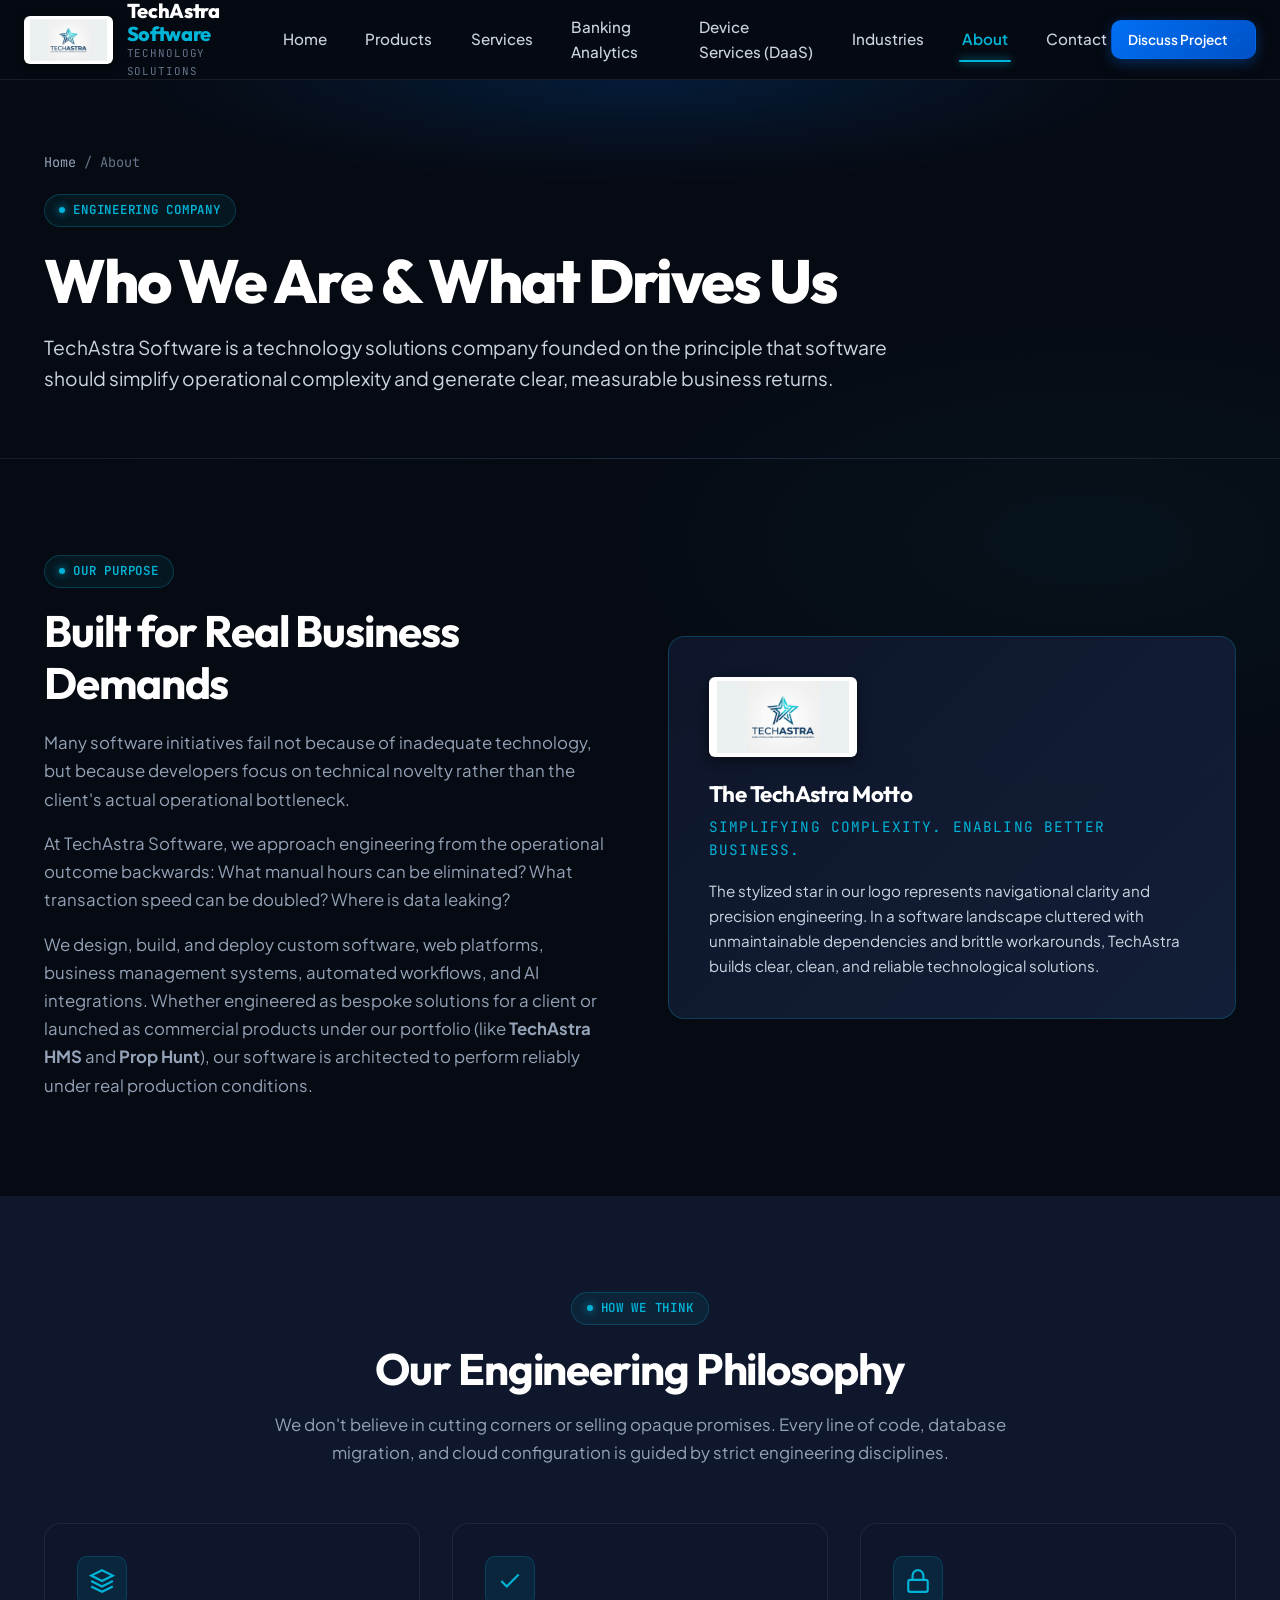
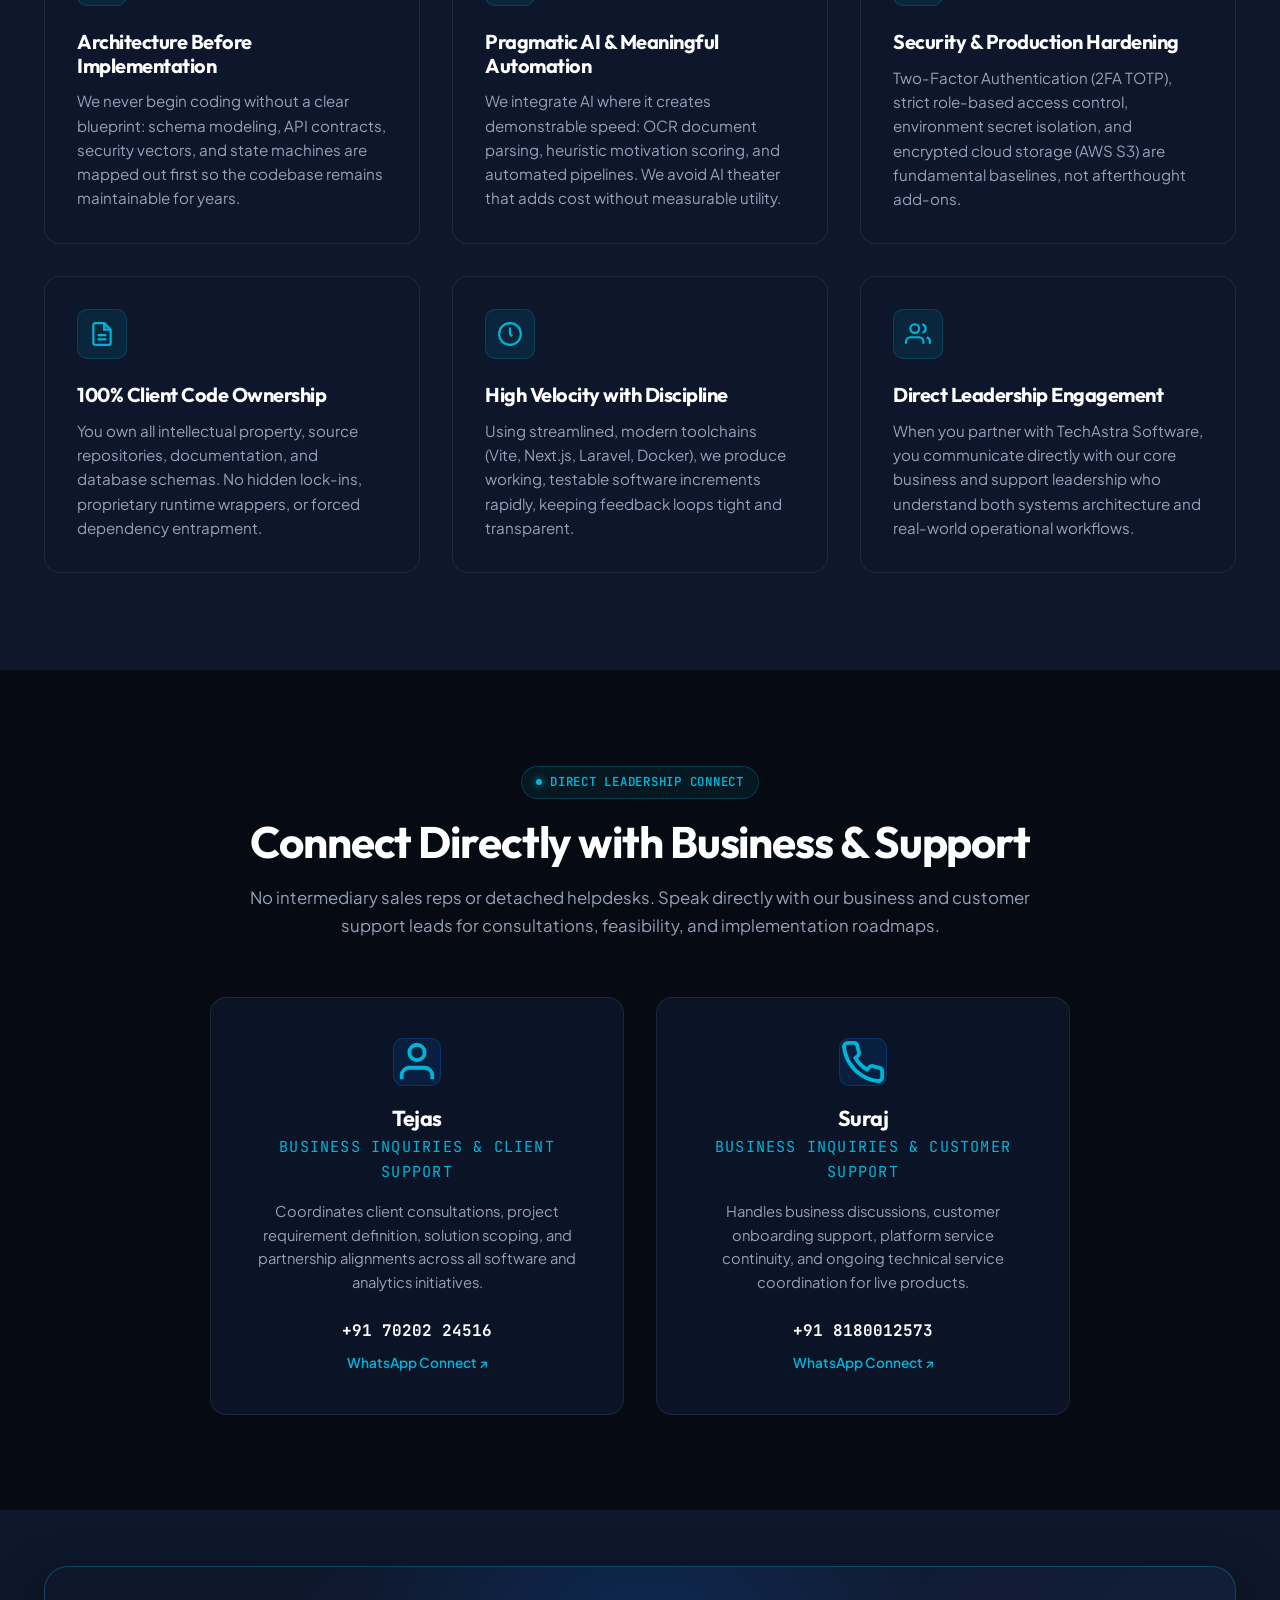
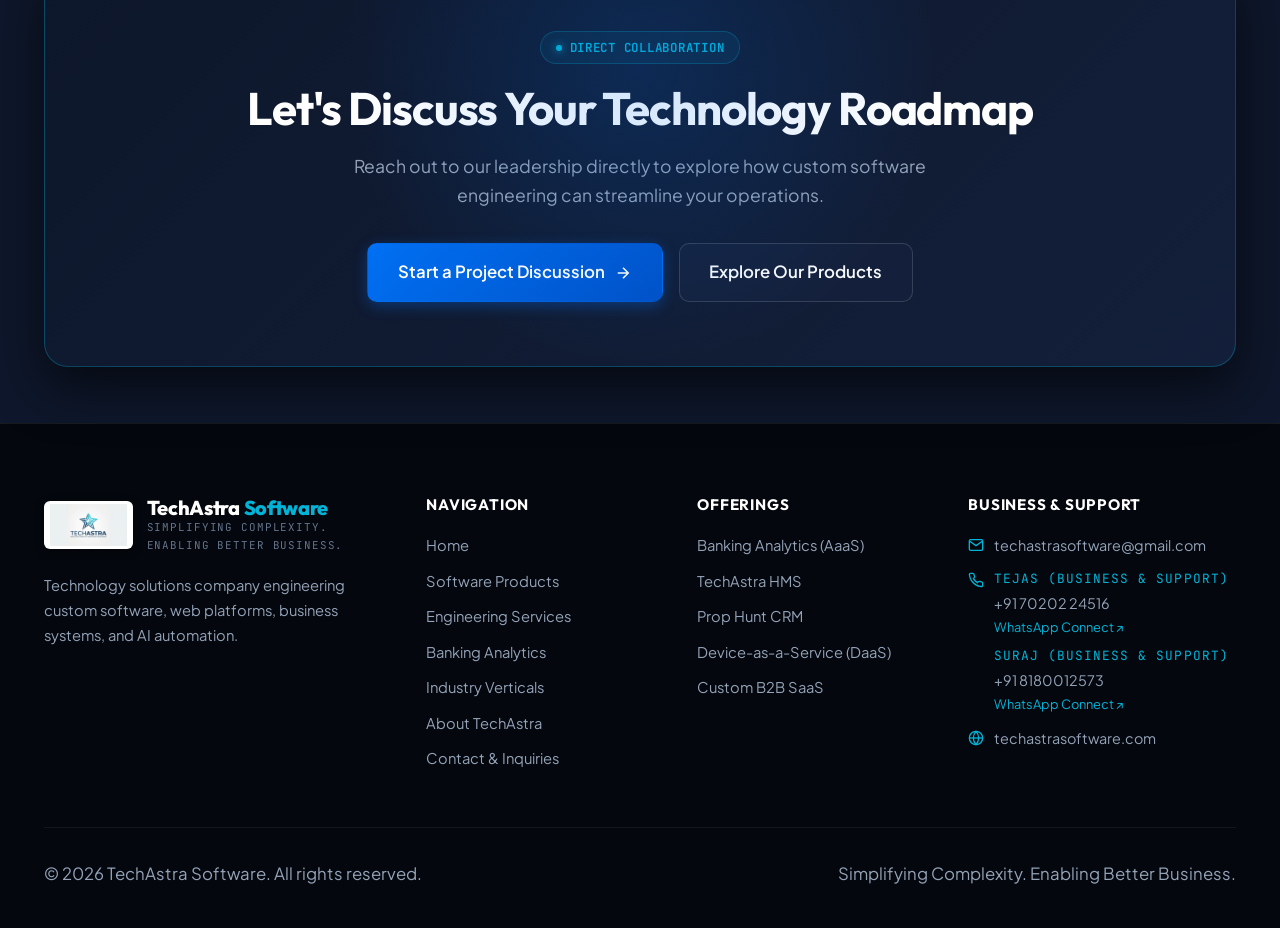
==== about.html @ c9089817 "feat: mobile navigation fix, remove theme toggle, fix box overflows, and add Device-as-a-Service (Da" ====
<!DOCTYPE html>
<html lang="en">
<head>
  <meta charset="UTF-8">
  <meta name="viewport" content="width=device-width, initial-scale=1.0">
  <title>About TechAstra Software — Engineering Philosophy &amp; Leadership</title>
  <meta name="description" content="Learn about TechAstra Software: Who we are, what we build, our engineering philosophy, and how we build custom business software and intelligent web platforms.">
  <meta name="keywords" content="About TechAstra Software, software company engineering, software philosophy, TechAstra team, custom software company">
  <link rel="canonical" href="https://techastrasoftware.com/about.html">

  <!-- Open Graph -->
  <meta property="og:type" content="website">
  <meta property="og:url" content="https://techastrasoftware.com/about.html">
  <meta property="og:title" content="About TechAstra Software — Engineering Philosophy">
  <meta property="og:description" content="Simplifying complexity. Enabling better business through reliable software engineering.">
  <meta property="og:image" content="https://techastrasoftware.com/assets/images/techastra-logo.jpg">

  <!-- Twitter / X -->
  <meta name="twitter:card" content="summary_large_image">
  <meta name="twitter:url" content="https://techastrasoftware.com/about.html">
  <meta name="twitter:title" content="About TechAstra Software">
  <meta name="twitter:description" content="Software products and technology solutions engineered with Swiss precision.">
  <meta name="twitter:image" content="https://techastrasoftware.com/assets/images/techastra-logo.jpg">

  <!-- Favicon -->
  <link rel="icon" type="image/png" href="favicon.png">
  <link rel="apple-touch-icon" href="favicon.png">

  <!-- Google Fonts -->
  <link rel="preconnect" href="https://fonts.googleapis.com">
  <link rel="preconnect" href="https://fonts.gstatic.com" crossorigin>
  <link href="https://fonts.googleapis.com/css2?family=JetBrains+Mono:wght@400;500;600&family=Outfit:wght@500;600;700;800&family=Plus+Jakarta+Sans:wght@400;500;600;700;800&display=swap" rel="stylesheet">

  <link rel="stylesheet" href="css/styles.css">
</head>
<body>

  <!-- Site Header -->
  <header class="site-header">
    <div class="container-wide">
      <a href="index.html" class="brand-link" aria-label="TechAstra Software Home">
        <img src="assets/images/techastra-logo.jpg" alt="TechAstra Software Logo" class="brand-logo-img">
        <div class="brand-text-wrap">
          <span class="brand-name">TechAstra <span>Software</span></span>
          <span class="brand-subtext">Technology Solutions</span>
        </div>
      </a>

      <nav class="main-nav" aria-label="Primary Navigation">
        <a href="index.html" class="nav-link">Home</a>
        <a href="products.html" class="nav-link">Products</a>
        <a href="services.html" class="nav-link">Services</a>
        <a href="cooperative-banking-analytics.html" class="nav-link">Banking Analytics</a>
        <a href="device-as-a-service.html" class="nav-link">Device Services (DaaS)</a>
        <a href="industries.html" class="nav-link">Industries</a>
        <a href="about.html" class="nav-link active">About</a>
        <a href="contact.html" class="nav-link">Contact</a>
      </nav>

      <div class="header-actions">
        <a href="contact.html" class="btn btn-sm btn-primary header-cta-btn">
          <span>Discuss Project</span>
          <svg class="arrow" width="14" height="14" viewBox="0 0 24 24" fill="none" stroke="currentColor" stroke-width="2"><path d="M5 12h14M12 5l7 7-7 7"/></svg>
        </a>
        <button type="button" class="mobile-menu-btn" aria-label="Open mobile menu" aria-expanded="false">
          <svg viewBox="0 0 24 24" fill="none" stroke="currentColor" stroke-width="2"><line x1="3" y1="12" x2="21" y2="12"></line><line x1="3" y1="6" x2="21" y2="6"></line><line x1="3" y1="18" x2="21" y2="18"></line></svg>
        </button>
      </div>
    </div>
  </header>

  <!-- Mobile Drawer Menu -->
  <div class="mobile-drawer" id="mobile-drawer" aria-hidden="true">
    <div class="mobile-drawer-header">
      <div class="brand-text-wrap">
        <span class="brand-name">TechAstra <span>Software</span></span>
        <span class="brand-subtext">Technology Solutions</span>
      </div>
      <button type="button" class="mobile-drawer-close mobile-menu-btn" aria-label="Close menu">
        <svg viewBox="0 0 24 24" fill="none" stroke="currentColor" stroke-width="2"><line x1="18" y1="6" x2="6" y2="18"></line><line x1="6" y1="6" x2="18" y2="18"></line></svg>
      </button>
    </div>
    <nav class="mobile-drawer-nav">
      <a href="index.html">Home</a>
      <a href="products.html">Products</a>
      <a href="services.html">Services</a>
      <a href="cooperative-banking-analytics.html">Banking Analytics</a>
      <a href="device-as-a-service.html">Device Services (DaaS)</a>
      <a href="industries.html">Industries</a>
      <a href="about.html" class="active">About</a>
      <a href="contact.html">Contact</a>
    </nav>
    <div class="mobile-drawer-footer">
      <a href="contact.html" class="btn btn-primary btn-lg" style="width: 100%;">Discuss Your Requirement</a>
      <p style="font-size: 0.85rem; color: var(--text-muted); text-align: center; margin-top: 0.75rem;">techastrasoftware@gmail.com</p>
    </div>
  </div>

  <main id="main-content">
    
    <!-- Page Hero -->
    <section class="page-hero">
      <div class="container">
        <div class="page-hero-inner">
          <div class="breadcrumb-trail">
            <a href="index.html">Home</a>
            <span class="breadcrumb-separator">/</span>
            <span>About</span>
          </div>
          <span class="section-badge"><span class="dot"></span> Engineering Company</span>
          <h1>Who We Are &amp; What Drives Us</h1>
          <p>
            TechAstra Software is a technology solutions company founded on the principle that software should simplify operational complexity and generate clear, measurable business returns.
          </p>
        </div>
      </div>
    </section>

    <!-- Company Identity & Mission -->
    <section class="section-padding">
      <div class="container">
        <div class="grid-2" style="align-items: center; gap: 3.5rem;">
          
          <div>
            <span class="section-badge"><span class="dot"></span> Our Purpose</span>
            <h2 style="margin-bottom: 1.25rem;">Built for Real Business Demands</h2>
            <p style="margin-bottom: 1rem;">
              Many software initiatives fail not because of inadequate technology, but because developers focus on technical novelty rather than the client's actual operational bottleneck.
            </p>
            <p style="margin-bottom: 1rem;">
              At TechAstra Software, we approach engineering from the operational outcome backwards: What manual hours can be eliminated? What transaction speed can be doubled? Where is data leaking?
            </p>
            <p>
              We design, build, and deploy custom software, web platforms, business management systems, automated workflows, and AI integrations. Whether engineered as bespoke solutions for a client or launched as commercial products under our portfolio (like <strong>TechAstra HMS</strong> and <strong>Prop Hunt</strong>), our software is architected to perform reliably under real production conditions.
            </p>
          </div>

          <div class="card" style="padding: 2.5rem; background: linear-gradient(135deg, rgba(14, 23, 43, 0.95) 0%, rgba(20, 32, 59, 0.95) 100%); border-color: rgba(0, 180, 216, 0.25);">
            <div style="margin-bottom: 1.5rem;">
              <img src="assets/images/techastra-logo.jpg" alt="Official TechAstra Software Emblem" style="max-height: 80px; width: auto; border-radius: var(--radius-sm); padding: 4px 8px; background: #FFFFFF; box-shadow: 0 4px 12px rgba(0,0,0,0.5);">
            </div>
            <h3 style="color: #FFFFFF; margin-bottom: 0.5rem; font-size: 1.4rem;">The TechAstra Motto</h3>
            <p class="mono-tag" style="font-size: 0.9rem; margin-bottom: 1rem; color: var(--brand-cyan-electric);">
              SIMPLIFYING COMPLEXITY. ENABLING BETTER BUSINESS.
            </p>
            <p style="font-size: 0.95rem; color: #CBD5E1; line-height: 1.65;">
              The stylized star in our logo represents navigational clarity and precision engineering. In a software landscape cluttered with unmaintainable dependencies and brittle workarounds, TechAstra builds clear, clean, and reliable technological solutions.
            </p>
          </div>

        </div>
      </div>
    </section>

    <!-- Engineering Philosophy Pillars -->
    <section class="section-padding bg-surface-elevated">
      <div class="container">
        
        <div class="section-header">
          <span class="section-badge"><span class="dot"></span> How We Think</span>
          <h2>Our Engineering Philosophy</h2>
          <p>
            We don't believe in cutting corners or selling opaque promises. Every line of code, database migration, and cloud configuration is guided by strict engineering disciplines.
          </p>
        </div>

        <div class="grid-3">

          <div class="card">
            <div class="card-icon">
              <svg viewBox="0 0 24 24" fill="none" stroke="currentColor" stroke-width="2"><path d="M12 2L2 7l10 5 10-5-10-5zM2 17l10 5 10-5M2 12l10 5 10-5"></path></svg>
            </div>
            <h3>Architecture Before Implementation</h3>
            <p>
              We never begin coding without a clear blueprint: schema modeling, API contracts, security vectors, and state machines are mapped out first so the codebase remains maintainable for years.
            </p>
          </div>

          <div class="card">
            <div class="card-icon">
              <svg viewBox="0 0 24 24" fill="none" stroke="currentColor" stroke-width="2"><polyline points="20 6 9 17 4 12"></polyline></svg>
            </div>
            <h3>Pragmatic AI &amp; Meaningful Automation</h3>
            <p>
              We integrate AI where it creates demonstrable speed: OCR document parsing, heuristic motivation scoring, and automated pipelines. We avoid AI theater that adds cost without measurable utility.
            </p>
          </div>

          <div class="card">
            <div class="card-icon">
              <svg viewBox="0 0 24 24" fill="none" stroke="currentColor" stroke-width="2"><rect x="3" y="11" width="18" height="11" rx="2" ry="2"></rect><path d="M7 11V7a5 5 0 0 1 10 0v4"></path></svg>
            </div>
            <h3>Security &amp; Production Hardening</h3>
            <p>
              Two-Factor Authentication (2FA TOTP), strict role-based access control, environment secret isolation, and encrypted cloud storage (AWS S3) are fundamental baselines, not afterthought add-ons.
            </p>
          </div>

          <div class="card">
            <div class="card-icon">
              <svg viewBox="0 0 24 24" fill="none" stroke="currentColor" stroke-width="2"><path d="M14 2H6a2 2 0 0 0-2 2v16a2 2 0 0 0 2 2h12a2 2 0 0 0 2-2V8z"></path><polyline points="14 2 14 8 20 8"></polyline><line x1="16" y1="13" x2="8" y2="13"></line><line x1="16" y1="17" x2="8" y2="17"></line></svg>
            </div>
            <h3>100% Client Code Ownership</h3>
            <p>
              You own all intellectual property, source repositories, documentation, and database schemas. No hidden lock-ins, proprietary runtime wrappers, or forced dependency entrapment.
            </p>
          </div>

          <div class="card">
            <div class="card-icon">
              <svg viewBox="0 0 24 24" fill="none" stroke="currentColor" stroke-width="2"><circle cx="12" cy="12" r="10"></circle><polyline points="12 6 12 12 14 14"></polyline></svg>
            </div>
            <h3>High Velocity with Discipline</h3>
            <p>
              Using streamlined, modern toolchains (Vite, Next.js, Laravel, Docker), we produce working, testable software increments rapidly, keeping feedback loops tight and transparent.
            </p>
          </div>

          <div class="card">
            <div class="card-icon">
              <svg viewBox="0 0 24 24" fill="none" stroke="currentColor" stroke-width="2"><path d="M17 21v-2a4 4 0 0 0-4-4H5a4 4 0 0 0-4 4v2"></path><circle cx="9" cy="7" r="4"></circle><path d="M23 21v-2a4 4 0 0 0-3-3.87"></path><path d="M16 3.13a4 4 0 0 1 0 7.75"></path></svg>
            </div>
            <h3>Direct Leadership Engagement</h3>
            <p>
              When you partner with TechAstra Software, you communicate directly with our core business and support leadership who understand both systems architecture and real-world operational workflows.
            </p>
          </div>

        </div>

      </div>
    </section>

    <!-- Direct Business & Support Contacts (No corporate designations) -->
    <section class="section-padding">
      <div class="container">
        
        <div class="section-header">
          <span class="section-badge"><span class="dot"></span> Direct Leadership Connect</span>
          <h2>Connect Directly with Business &amp; Support</h2>
          <p>
            No intermediary sales reps or detached helpdesks. Speak directly with our business and customer support leads for consultations, feasibility, and implementation roadmaps.
          </p>
        </div>

        <div class="grid-2" style="max-width: 860px; margin: 0 auto; gap: 2rem;">
          
          <!-- Contact 1: Tejas -->
          <div class="card" style="text-align: center; padding: 2.5rem;">
            <div class="contact-icon-bubble" style="margin: 0 auto 1.25rem auto;">
              <svg viewBox="0 0 24 24" fill="none" stroke="currentColor" stroke-width="2"><path d="M20 21v-2a4 4 0 0 0-4-4H8a4 4 0 0 0-4 4v2"></path><circle cx="12" cy="7" r="4"></circle></svg>
            </div>
            <h3 style="font-size: 1.35rem; margin-bottom: 0.25rem;">Tejas</h3>
            <p class="mono-tag" style="color: var(--brand-cyan-electric); margin-bottom: 1rem;">Business Inquiries &amp; Client Support</p>
            <p style="font-size: 0.92rem; margin-bottom: 1.5rem; color: var(--text-secondary);">
              Coordinates client consultations, project requirement definition, solution scoping, and partnership alignments across all software and analytics initiatives.
            </p>
            <div style="display: flex; flex-direction: column; gap: 0.5rem; align-items: center;">
              <a href="tel:+917020224516" class="contact-link" style="font-size: 1rem; font-weight: 700; color: var(--text-primary);">+91 70202 24516</a>
              <a href="https://wa.me/917020224516" target="_blank" rel="noopener" class="link-arrow" style="font-size: 0.85rem; color: var(--brand-cyan-electric);">WhatsApp Connect ↗</a>
            </div>
          </div>

          <!-- Contact 2: Suraj -->
          <div class="card" style="text-align: center; padding: 2.5rem;">
            <div class="contact-icon-bubble" style="margin: 0 auto 1.25rem auto;">
              <svg viewBox="0 0 24 24" fill="none" stroke="currentColor" stroke-width="2"><path d="M22 16.92v3a2 2 0 0 1-2.18 2 19.79 19.79 0 0 1-8.63-3.07 19.5 19.5 0 0 1-6-6 19.79 19.79 0 0 1-3.07-8.67A2 2 0 0 1 4.11 2h3a2 2 0 0 1 2 1.72 12.84 12.84 0 0 0 .7 2.81 2 2 0 0 1-.45 2.11L8.09 9.91a16 16 0 0 0 6 6l1.27-1.27a2 2 0 0 1 2.11-.45 12.84 12.84 0 0 0 2.81.7A2 2 0 0 1 22 16.92z"></path></svg>
            </div>
            <h3 style="font-size: 1.35rem; margin-bottom: 0.25rem;">Suraj</h3>
            <p class="mono-tag" style="color: var(--brand-cyan-electric); margin-bottom: 1rem;">Business Inquiries &amp; Customer Support</p>
            <p style="font-size: 0.92rem; margin-bottom: 1.5rem; color: var(--text-secondary);">
              Handles business discussions, customer onboarding support, platform service continuity, and ongoing technical service coordination for live products.
            </p>
            <div style="display: flex; flex-direction: column; gap: 0.5rem; align-items: center;">
              <a href="tel:+918180012573" class="contact-link" style="font-size: 1rem; font-weight: 700; color: var(--text-primary);">+91 8180012573</a>
              <a href="https://wa.me/918180012573" target="_blank" rel="noopener" class="link-arrow" style="font-size: 0.85rem; color: var(--brand-cyan-electric);">WhatsApp Connect ↗</a>
            </div>
          </div>

        </div>

      </div>
    </section>

    <!-- Consultation CTA -->
    <section class="section-padding-sm bg-surface-elevated">
      <div class="container">
        <div class="cta-banner">
          <span class="section-badge"><span class="dot"></span> Direct Collaboration</span>
          <h2>Let's Discuss Your Technology Roadmap</h2>
          <p>
            Reach out to our leadership directly to explore how custom software engineering can streamline your operations.
          </p>
          <div class="cta-actions">
            <a href="contact.html" class="btn btn-primary btn-lg">
              <span>Start a Project Discussion</span>
              <svg class="arrow" viewBox="0 0 24 24" fill="none" stroke="currentColor" stroke-width="2"><path d="M5 12h14M12 5l7 7-7 7"/></svg>
            </a>
            <a href="products.html" class="btn btn-secondary btn-lg">
              <span>Explore Our Products</span>
            </a>
          </div>
        </div>
      </div>
    </section>

  </main>

  <!-- Site Footer -->
  <footer class="site-footer">
    <div class="container">
      <div class="footer-grid">
        <div class="footer-col-brand">
          <a href="index.html" class="brand-link">
            <img src="assets/images/techastra-logo.jpg" alt="TechAstra Software Logo" class="brand-logo-img">
            <div class="brand-text-wrap">
              <span class="brand-name">TechAstra <span>Software</span></span>
              <span class="brand-subtext">Simplifying Complexity. Enabling Better Business.</span>
            </div>
          </a>
          <p>
            Technology solutions company engineering custom software, web platforms, business systems, and AI automation.
          </p>
        </div>

        <div>
          <h4 class="footer-heading">Navigation</h4>
          <div class="footer-links">
            <a href="index.html">Home</a>
            <a href="products.html">Software Products</a>
            <a href="services.html">Engineering Services</a>
            <a href="cooperative-banking-analytics.html">Banking Analytics</a>
            <a href="industries.html">Industry Verticals</a>
            <a href="about.html">About TechAstra</a>
            <a href="contact.html">Contact &amp; Inquiries</a>
          </div>
        </div>

        <div>
          <h4 class="footer-heading">Offerings</h4>
          <div class="footer-links">
            <a href="cooperative-banking-analytics.html">Banking Analytics (AaaS)</a>
            <a href="products.html#hms">TechAstra HMS</a>
            <a href="products.html#prophunt">Prop Hunt CRM</a>
            <a href="device-as-a-service.html">Device-as-a-Service (DaaS)</a>
            <a href="services.html#saas">Custom B2B SaaS</a>
          </div>
        </div>

        <div>
          <h4 class="footer-heading">Business &amp; Support</h4>
          <div class="footer-contact-item">
            <svg viewBox="0 0 24 24" fill="none" stroke="currentColor" stroke-width="2"><path d="M4 4h16c1.1 0 2 .9 2 2v12c0 1.1-.9 2-2 2H4c-1.1 0-2-.9-2-2V6c0-1.1.9-2 2-2z"></path><polyline points="22,6 12,13 2,6"></polyline></svg>
            <a href="mailto:techastrasoftware@gmail.com">techastrasoftware@gmail.com</a>
          </div>
          <div class="footer-contact-item">
            <svg viewBox="0 0 24 24" fill="none" stroke="currentColor" stroke-width="2"><path d="M22 16.92v3a2 2 0 0 1-2.18 2 19.79 19.79 0 0 1-8.63-3.07 19.5 19.5 0 0 1-6-6 19.79 19.79 0 0 1-3.07-8.67A2 2 0 0 1 4.11 2h3a2 2 0 0 1 2 1.72 12.84 12.84 0 0 0 .7 2.81 2 2 0 0 1-.45 2.11L8.09 9.91a16 16 0 0 0 6 6l1.27-1.27a2 2 0 0 1 2.11-.45 12.84 12.84 0 0 0 2.81.7A2 2 0 0 1 22 16.92z"></path></svg>
            <div>
              <span class="mono-tag" style="display:block; margin-bottom: 0.15rem;">Tejas (Business &amp; Support)</span>
              <a href="tel:+917020224516">+91 70202 24516</a><br>
              <a href="https://wa.me/917020224516" target="_blank" rel="noopener" style="font-size: 0.8rem; color: var(--brand-cyan-electric);">WhatsApp Connect ↗</a>

              <div style="margin-top: 0.5rem;">
                <span class="mono-tag" style="display:block; margin-bottom: 0.15rem;">Suraj (Business &amp; Support)</span>
                <a href="tel:+918180012573">+91 8180012573</a><br>
                <a href="https://wa.me/918180012573" target="_blank" rel="noopener" style="font-size: 0.8rem; color: var(--brand-cyan-electric);">WhatsApp Connect ↗</a>
              </div>
            </div>
          </div>
          <div class="footer-contact-item">
            <svg viewBox="0 0 24 24" fill="none" stroke="currentColor" stroke-width="2"><circle cx="12" cy="12" r="10"></circle><line x1="2" y1="12" x2="22" y2="12"></line><path d="M12 2a15.3 15.3 0 0 1 4 10 15.3 15.3 0 0 1-4 10 15.3 15.3 0 0 1-4-10 15.3 15.3 0 0 1 4-10z"></path></svg>
            <span>techastrasoftware.com</span>
          </div>
        </div>
      </div>

      <div class="footer-bottom">
        <p>&copy; <span class="current-year">2026</span> TechAstra Software. All rights reserved.</p>
        <p>Simplifying Complexity. Enabling Better Business.</p>
      </div>
    </div>
  </footer>

  <script src="js/main.js"></script>
</body>
</html>
---- css/styles.css ----
/* ==========================================================================
   TechAstra Software — Official Design System & Stylesheet
   Engineered with UI/UX Pro Max & Swiss Precision Design Principles
   ========================================================================== */

/* --------------------------------------------------------------------------
   1. CSS Custom Properties / Design Tokens
   -------------------------------------------------------------------------- */
:root {
  /* Brand Palette — Derived from official TechAstra Logo & Identity */
  --brand-navy-950: #060A12;
  --brand-navy-900: #0A1120;
  --brand-navy-850: #0E172B;
  --brand-navy-800: #14203B;
  --brand-navy-700: #1D2D52;
  --brand-navy-600: #2A4073;

  --brand-blue-primary: #0070F3;
  --brand-blue-hover: #0060DF;
  --brand-cyan-electric: #00B4D8;
  --brand-cyan-light: #90E0EF;
  --brand-cyan-glow: rgba(0, 180, 216, 0.15);
  --brand-accent-teal: #00D2B4;

  --color-success: #10B981;
  --color-success-bg: rgba(16, 185, 129, 0.12);
  --color-warning: #F59E0B;
  --color-error: #EF4444;

  /* Neutrals & Surfaces */
  --bg-page: var(--brand-navy-950);
  --bg-surface: var(--brand-navy-900);
  --bg-surface-elevated: var(--brand-navy-850);
  --bg-surface-card: rgba(14, 23, 43, 0.85);
  --bg-surface-hover: rgba(29, 45, 82, 0.5);

  --border-subtle: rgba(255, 255, 255, 0.08);
  --border-medium: rgba(255, 255, 255, 0.14);
  --border-focus: var(--brand-cyan-electric);
  --border-card: rgba(0, 180, 216, 0.18);

  /* Typography Colors — WCAG 2.2 AA compliant */
  --text-primary: #F8FAFC;       /* Contrast > 14:1 against page bg */
  --text-secondary: #94A3B8;     /* Contrast > 5.5:1 against page bg */
  --text-muted: #64748B;         /* Contrast > 4.5:1 for supplemental text */
  --text-accent: var(--brand-cyan-electric);
  --text-heading: #FFFFFF;

  /* Typography Scale */
  --font-sans: 'Plus Jakarta Sans', -apple-system, BlinkMacSystemFont, 'Segoe UI', Roboto, Helvetica, Arial, sans-serif;
  --font-display: 'Outfit', var(--font-sans);
  --font-mono: 'JetBrains Mono', ui-monospace, SFMono-Regular, Menlo, Monaco, Consolas, monospace;

  /* Elevation Shadows */
  --shadow-sm: 0 1px 2px rgba(0, 0, 0, 0.35);
  --shadow-md: 0 4px 12px rgba(0, 0, 0, 0.45);
  --shadow-lg: 0 12px 30px rgba(0, 0, 0, 0.6);
  --shadow-cyan-glow: 0 0 24px rgba(0, 180, 216, 0.2);

  /* Spacing & Radii */
  --radius-sm: 6px;
  --radius-md: 10px;
  --radius-lg: 16px;
  --radius-xl: 24px;
  --radius-pill: 9999px;

  /* Layout Container Widths */
  --container-max: 1240px;
  --container-wide: 1360px;
  --header-height: 80px;

  /* Transitions */
  --transition-fast: 150ms cubic-bezier(0.4, 0, 0.2, 1);
  --transition-normal: 240ms cubic-bezier(0.4, 0, 0.2, 1);
  --transition-smooth: 350ms cubic-bezier(0.16, 1, 0.3, 1);
}

/* Light Mode Overrides */
[data-theme="light"] {
  --bg-page: #F8FAFC;
  --bg-surface: #FFFFFF;
  --bg-surface-elevated: #F1F5F9;
  --bg-surface-card: #FFFFFF;
  --bg-surface-hover: #E2E8F0;

  --brand-navy-950: #F8FAFC;
  --brand-navy-900: #FFFFFF;
  --brand-navy-850: #F1F5F9;
  --brand-navy-800: #E2E8F0;
  --brand-navy-700: #CBD5E1;
  --brand-navy-600: #94A3B8;

  --border-subtle: #E2E8F0;
  --border-medium: #CBD5E1;
  --border-card: rgba(0, 112, 243, 0.16);
  --border-focus: #0070F3;

  --text-primary: #0F172A;
  --text-secondary: #334155;
  --text-muted: #64748B;
  --text-heading: #0A1120;
  --text-accent: #0070F3;

  --shadow-sm: 0 1px 3px rgba(0, 0, 0, 0.06);
  --shadow-md: 0 4px 14px rgba(0, 0, 0, 0.08);
  --shadow-lg: 0 12px 28px rgba(0, 0, 0, 0.12);
  --shadow-cyan-glow: 0 4px 20px rgba(0, 112, 243, 0.12);
}

[data-theme="light"] body {
  background-color: var(--bg-page);
  background-image: 
    radial-gradient(ellipse 80% 50% at 50% -20%, rgba(0, 112, 243, 0.07), transparent 70%),
    radial-gradient(ellipse 60% 40% at 85% 60%, rgba(0, 180, 216, 0.04), transparent 70%);
}

[data-theme="light"] .site-header {
  background-color: rgba(255, 255, 255, 0.92);
  border-bottom: 1px solid var(--border-subtle);
  box-shadow: 0 2px 12px rgba(0, 0, 0, 0.04);
}

[data-theme="light"] .brand-name {
  color: #0A1120;
}

[data-theme="light"] .nav-link {
  color: #475569;
}

[data-theme="light"] .nav-link:hover {
  color: #0070F3;
}

[data-theme="light"] .nav-link.active {
  color: #0070F3;
}

[data-theme="light"] .card {
  background-color: #FFFFFF;
  border-color: #E2E8F0;
  box-shadow: var(--shadow-sm);
}

[data-theme="light"] .card:hover {
  background-color: #FFFFFF;
  border-color: rgba(0, 112, 243, 0.35);
  box-shadow: 0 10px 24px rgba(0, 112, 243, 0.1);
}

[data-theme="light"] .btn-secondary {
  background-color: #F1F5F9;
  border-color: #CBD5E1;
  color: #0F172A;
}

[data-theme="light"] .btn-secondary:hover {
  background-color: #E2E8F0;
  border-color: #0070F3;
  color: #0070F3;
}

[data-theme="light"] .mono-tag {
  color: #0070F3;
}

[data-theme="light"] .section-badge {
  background-color: rgba(0, 112, 243, 0.08);
  border-color: rgba(0, 112, 243, 0.25);
  color: #0070F3;
}

[data-theme="light"] p.lead {
  color: #334155;
}

[data-theme="light"] .mobile-drawer {
  background-color: #FFFFFF;
}

[data-theme="light"] .mobile-drawer-header {
  border-bottom-color: #E2E8F0;
}

[data-theme="light"] .mobile-drawer-nav a {
  color: #334155;
  border-bottom-color: #F1F5F9;
}

[data-theme="light"] .mobile-drawer-nav a.active {
  color: #0070F3;
}

[data-theme="light"] .mobile-menu-btn {
  color: #0F172A;
  border-color: #CBD5E1;
}

[data-theme="light"] .mobile-menu-btn:hover {
  background-color: #F1F5F9;
}

[data-theme="light"] .form-input,
[data-theme="light"] .form-select,
[data-theme="light"] .form-textarea {
  background-color: #FFFFFF;
  border-color: #CBD5E1;
  color: #0F172A;
}

[data-theme="light"] .form-input:focus,
[data-theme="light"] .form-select:focus,
[data-theme="light"] .form-textarea:focus {
  border-color: #0070F3;
  background-color: #FFFFFF;
}

[data-theme="light"] .faq-item {
  border-color: #E2E8F0;
  background-color: #FFFFFF;
}

[data-theme="light"] .faq-question {
  color: #0A1120;
}

[data-theme="light"] .faq-answer p {
  color: #334155;
}

[data-theme="light"] .architecture-box {
  background-color: #FFFFFF;
  border-color: #E2E8F0;
}

[data-theme="light"] .contact-direct-card {
  background-color: #FFFFFF;
  border-color: #E2E8F0;
}

[data-theme="light"] .table-comparison th {
  background-color: #F1F5F9;
  color: #0A1120;
  border-bottom-color: #CBD5E1;
}

[data-theme="light"] .table-comparison td {
  border-bottom-color: #E2E8F0;
  color: #334155;
}

[data-theme="light"] .table-comparison tr:hover td {
  background-color: rgba(0, 112, 243, 0.03);
}

/* --------------------------------------------------------------------------
   2. Reset & Global Base
   -------------------------------------------------------------------------- */
*, *::before, *::after {
  box-sizing: border-box;
  margin: 0;
  padding: 0;
}

html {
  font-family: var(--font-sans);
  background-color: var(--bg-page);
  color: var(--text-primary);
  line-height: 1.6;
  scroll-behavior: smooth;
  -webkit-font-smoothing: antialiased;
  -moz-osx-font-smoothing: grayscale;
  text-rendering: optimizeLegibility;
  overflow-x: hidden;
  max-width: 100%;
}

body {
  min-height: 100vh;
  display: flex;
  flex-direction: column;
  overflow-x: hidden;
  max-width: 100%;
  position: relative;
  background-color: var(--bg-page);
  background-image: 
    radial-gradient(ellipse 80% 50% at 50% -20%, rgba(0, 112, 243, 0.12), transparent 70%),
    radial-gradient(ellipse 60% 40% at 85% 60%, rgba(0, 180, 216, 0.05), transparent 70%);
  background-attachment: fixed;
}

img, svg, picture, video {
  display: block;
  max-width: 100%;
  height: auto;
}

a {
  color: inherit;
  text-decoration: none;
  transition: color var(--transition-fast);
}

button, input, textarea, select {
  font: inherit;
  color: inherit;
  background: none;
  border: none;
}

button {
  cursor: pointer;
}

ul, ol {
  list-style: none;
}

/* Accessibility: Focus visible */
:focus-visible {
  outline: 2px solid var(--border-focus);
  outline-offset: 3px;
  border-radius: var(--radius-sm);
}

/* Reduced motion preference */
@media (prefers-reduced-motion: reduce) {
  *, *::before, *::after {
    animation-duration: 0.01ms !important;
    animation-iteration-count: 1 !important;
    transition-duration: 0.01ms !important;
    scroll-behavior: auto !important;
  }
}

/* --------------------------------------------------------------------------
   3. Typography & Headings
   -------------------------------------------------------------------------- */
h1, h2, h3, h4, h5, h6 {
  font-family: var(--font-display);
  color: var(--text-heading);
  font-weight: 700;
  line-height: 1.18;
  letter-spacing: -0.025em;
}

h1 {
  font-size: clamp(2.4rem, 5vw, 3.8rem);
  font-weight: 800;
  letter-spacing: -0.035em;
}

h2 {
  font-size: clamp(1.85rem, 3.6vw, 2.75rem);
  letter-spacing: -0.025em;
}

h3 {
  font-size: clamp(1.35rem, 2.2vw, 1.75rem);
}

h4 {
  font-size: 1.2rem;
}

p {
  color: var(--text-secondary);
  font-size: 1.05rem;
  line-height: 1.68;
}

p.lead {
  font-size: clamp(1.125rem, 1.8vw, 1.35rem);
  color: #CBD5E1;
  line-height: 1.6;
  max-width: 760px;
}

.mono-tag {
  font-family: var(--font-mono);
  font-size: 0.8rem;
  text-transform: uppercase;
  letter-spacing: 0.08em;
  color: var(--brand-cyan-electric);
}

/* Section Header Utility */
.section-header {
  text-align: center;
  max-width: 780px;
  margin: 0 auto 3.5rem auto;
}

.section-header.text-left {
  text-align: left;
  margin-left: 0;
}

.section-badge {
  display: inline-flex;
  align-items: center;
  gap: 0.5rem;
  padding: 0.35rem 0.9rem;
  background-color: rgba(0, 180, 216, 0.08);
  border: 1px solid rgba(0, 180, 216, 0.25);
  border-radius: var(--radius-pill);
  font-family: var(--font-mono);
  font-size: 0.78rem;
  font-weight: 600;
  color: var(--brand-cyan-electric);
  text-transform: uppercase;
  letter-spacing: 0.06em;
  margin-bottom: 1.1rem;
}

.section-badge .dot {
  width: 6px;
  height: 6px;
  background-color: var(--brand-cyan-electric);
  border-radius: 50%;
  box-shadow: 0 0 8px var(--brand-cyan-electric);
}

.section-header h2 {
  margin-bottom: 1rem;
}

.section-header p {
  color: var(--text-secondary);
}

/* --------------------------------------------------------------------------
   4. Layout Containers & Grid System
   -------------------------------------------------------------------------- */
.container {
  width: 100%;
  max-width: var(--container-max);
  margin-left: auto;
  margin-right: auto;
  padding-left: 1.5rem;
  padding-right: 1.5rem;
}

.container-wide {
  width: 100%;
  max-width: var(--container-wide);
  margin-left: auto;
  margin-right: auto;
  padding-left: 1.5rem;
  padding-right: 1.5rem;
}

.section-padding {
  padding-top: 6rem;
  padding-bottom: 6rem;
}

.section-padding-sm {
  padding-top: 3.5rem;
  padding-bottom: 3.5rem;
}

.grid-2 {
  display: grid;
  grid-template-columns: repeat(2, 1fr);
  gap: 2rem;
}

.grid-3 {
  display: grid;
  grid-template-columns: repeat(3, 1fr);
  gap: 2rem;
}

.grid-4 {
  display: grid;
  grid-template-columns: repeat(4, 1fr);
  gap: 1.75rem;
}

@media (max-width: 1024px) {
  .grid-4 {
    grid-template-columns: repeat(2, 1fr);
  }
  .grid-3 {
    grid-template-columns: repeat(2, 1fr);
  }
}

@media (max-width: 768px) {
  .grid-4, .grid-3, .grid-2 {
    grid-template-columns: 1fr;
    gap: 1.5rem;
  }
  .section-padding {
    padding-top: 4rem;
    padding-bottom: 4rem;
  }
}

/* --------------------------------------------------------------------------
   5. Header & Navigation
   -------------------------------------------------------------------------- */
.site-header {
  position: sticky;
  top: 0;
  z-index: 1000;
  height: var(--header-height);
  background-color: rgba(6, 10, 18, 0.88);
  backdrop-filter: blur(14px);
  -webkit-backdrop-filter: blur(14px);
  border-bottom: 1px solid var(--border-subtle);
  transition: background-color var(--transition-normal), border-color var(--transition-normal);
}

.site-header .container-wide {
  display: flex;
  align-items: center;
  justify-content: space-between;
  height: 100%;
}

/* Brand Logo Treatment — Strict Usage of Official Logo */
.brand-link {
  display: flex;
  align-items: center;
  gap: 0.85rem;
  text-decoration: none;
}

.brand-logo-img {
  height: 48px;
  width: auto;
  border-radius: var(--radius-sm);
  object-fit: contain;
  background-color: #FFFFFF; /* High contrast backing for clean logo representation */
  padding: 3px 6px;
  box-shadow: 0 2px 8px rgba(0, 0, 0, 0.4);
}

.brand-text-wrap {
  display: flex;
  flex-direction: column;
}

.brand-name {
  font-family: var(--font-display);
  font-size: 1.25rem;
  font-weight: 800;
  color: #FFFFFF;
  letter-spacing: -0.015em;
  line-height: 1.15;
}

.brand-name span {
  color: var(--brand-cyan-electric);
}

.brand-subtext {
  font-size: 0.68rem;
  color: var(--text-muted);
  text-transform: uppercase;
  letter-spacing: 0.08em;
  font-family: var(--font-mono);
}

/* Main Navigation Links */
.main-nav {
  display: flex;
  align-items: center;
  gap: 2rem;
}

.nav-link {
  font-size: 0.95rem;
  font-weight: 500;
  color: #CBD5E1;
  padding: 0.4rem 0.2rem;
  position: relative;
  transition: color var(--transition-fast);
}

.nav-link:hover {
  color: #FFFFFF;
}

.nav-link.active {
  color: var(--brand-cyan-electric);
  font-weight: 600;
}

.nav-link.active::after {
  content: '';
  position: absolute;
  bottom: -4px;
  left: 0;
  right: 0;
  height: 2px;
  background: var(--brand-cyan-electric);
  border-radius: 2px;
  box-shadow: 0 0 8px var(--brand-cyan-electric);
}

.header-actions {
  display: flex;
  align-items: center;
  gap: 0.85rem;
}

/* Theme Toggle Button — Removed as requested */
.theme-toggle-btn {
  display: none !important;
}

/* Mobile Menu Toggle Button */
.mobile-menu-btn {
  display: none;
  background: rgba(255, 255, 255, 0.05);
  border: 1px solid var(--border-medium);
  border-radius: var(--radius-md);
  padding: 0.55rem;
  color: #FFFFFF;
  cursor: pointer;
  align-items: center;
  justify-content: center;
  transition: background-color var(--transition-fast), border-color var(--transition-fast), transform var(--transition-fast);
  flex-shrink: 0;
}

.mobile-menu-btn:hover {
  background-color: var(--brand-navy-800);
  border-color: var(--brand-cyan-electric);
}

.mobile-menu-btn:active {
  transform: scale(0.94);
}

.mobile-menu-btn svg {
  width: 22px;
  height: 22px;
}

@media (max-width: 991px) {
  .main-nav {
    display: none;
  }
  .mobile-menu-btn {
    display: inline-flex;
  }
}

/* Mobile Header Optimization — Perfect Fit & Ultra-Premium Styling (UI/UX Pro Max) */
@media (max-width: 768px) {
  .site-header {
    height: 64px;
  }
  .site-header .container-wide {
    padding-left: 0.9rem;
    padding-right: 0.9rem;
  }
  .brand-link {
    gap: 0.55rem;
    min-width: 0;
  }
  .brand-logo-img {
    height: 38px;
    padding: 2px 4px;
    flex-shrink: 0;
  }
  .brand-text-wrap {
    min-width: 0;
    display: flex;
    flex-direction: column;
  }
  /* Heading: Keep TechAstra Software prominent, Technology Solutions small for perfect fit */
  .brand-name {
    font-size: 1.08rem;
    line-height: 1.1;
    white-space: nowrap;
    letter-spacing: -0.015em;
  }
  .brand-subtext {
    font-size: 0.58rem;
    letter-spacing: 0.04em;
    white-space: nowrap;
    opacity: 0.85;
    margin-top: 1px;
    display: block;
    color: var(--text-muted);
  }
  .header-actions {
    gap: 0.5rem;
    flex-shrink: 0;
  }
  /* Discuss Project Button — Small, Sleek & Premium Looking (UI/UX Pro Max) */
  .header-cta-btn,
  .site-header .btn-primary {
    padding: 0.38rem 0.75rem !important;
    font-size: 0.76rem !important;
    font-weight: 600 !important;
    letter-spacing: 0.02em !important;
    border-radius: var(--radius-pill) !important;
    background: linear-gradient(135deg, rgba(0, 112, 243, 0.95) 0%, rgba(0, 180, 216, 0.95) 100%) !important;
    box-shadow: 0 2px 10px rgba(0, 180, 216, 0.28), inset 0 1px 0 rgba(255, 255, 255, 0.25) !important;
    border: 1px solid rgba(255, 255, 255, 0.18) !important;
    white-space: nowrap !important;
    gap: 0.35rem !important;
    min-height: unset !important;
  }
  .header-cta-btn svg,
  .site-header .btn-primary svg {
    width: 12px !important;
    height: 12px !important;
  }
  .mobile-menu-btn {
    width: 38px;
    height: 38px;
    padding: 7px;
    flex-shrink: 0;
  }
  .mobile-menu-btn svg {
    width: 20px;
    height: 20px;
  }
}

@media (max-width: 400px) {
  .site-header .container-wide {
    padding-left: 0.65rem;
    padding-right: 0.65rem;
  }
  .brand-logo-img {
    height: 34px;
  }
  .brand-name {
    font-size: 0.98rem;
  }
  .brand-subtext {
    font-size: 0.52rem;
  }
  .header-cta-btn,
  .site-header .btn-primary {
    padding: 0.35rem 0.6rem !important;
    font-size: 0.72rem !important;
  }
}

/* Mobile Drawer Overlay */
.mobile-drawer {
  position: fixed;
  inset: 0;
  z-index: 1050;
  background-color: rgba(6, 10, 18, 0.96);
  backdrop-filter: blur(16px);
  -webkit-backdrop-filter: blur(16px);
  display: flex;
  flex-direction: column;
  padding: 1.5rem;
  transform: translateX(100%);
  transition: transform var(--transition-smooth);
}

.mobile-drawer.open {
  transform: translateX(0);
}

.mobile-drawer-header {
  display: flex;
  align-items: center;
  justify-content: space-between;
  margin-bottom: 2.5rem;
}

.mobile-drawer-nav {
  display: flex;
  flex-direction: column;
  gap: 1.25rem;
}

.mobile-drawer-nav a {
  font-size: 1.35rem;
  font-family: var(--font-display);
  font-weight: 600;
  color: #E2E8F0;
  padding: 0.5rem 0;
  border-bottom: 1px solid var(--border-subtle);
}

.mobile-drawer-nav a.active {
  color: var(--brand-cyan-electric);
}

.mobile-drawer-footer {
  margin-top: auto;
  padding-top: 2rem;
  border-top: 1px solid var(--border-subtle);
  display: flex;
  flex-direction: column;
  gap: 1rem;
}

/* --------------------------------------------------------------------------
   6. Buttons & Interactive Controls
   -------------------------------------------------------------------------- */
.btn {
  display: inline-flex;
  align-items: center;
  justify-content: center;
  gap: 0.6rem;
  font-family: var(--font-sans);
  font-size: 0.95rem;
  font-weight: 600;
  padding: 0.75rem 1.45rem;
  border-radius: var(--radius-md);
  text-decoration: none;
  transition: all var(--transition-normal);
  white-space: nowrap;
  cursor: pointer;
  border: 1px solid transparent;
}

.btn-primary {
  background: linear-gradient(135deg, #0070F3 0%, #0051C6 100%);
  color: #FFFFFF;
  box-shadow: 0 4px 14px rgba(0, 112, 243, 0.35);
}

.btn-primary:hover {
  background: linear-gradient(135deg, #1A82FF 0%, #0060DF 100%);
  box-shadow: 0 6px 20px rgba(0, 112, 243, 0.45);
  transform: translateY(-1px);
}

.btn-secondary {
  background-color: var(--brand-navy-800);
  border-color: var(--border-medium);
  color: #F8FAFC;
}

.btn-secondary:hover {
  background-color: var(--brand-navy-700);
  border-color: var(--brand-cyan-electric);
  color: #FFFFFF;
  transform: translateY(-1px);
}

.btn-accent {
  background: linear-gradient(135deg, #00B4D8 0%, #0096C7 100%);
  color: #060A12;
  font-weight: 700;
  box-shadow: 0 4px 16px rgba(0, 180, 216, 0.35);
}

.btn-accent:hover {
  background: linear-gradient(135deg, #48CAE4 0%, #00B4D8 100%);
  box-shadow: 0 6px 22px rgba(0, 180, 216, 0.5);
  transform: translateY(-1px);
}

.btn-outline {
  background: transparent;
  border-color: var(--border-medium);
  color: var(--text-primary);
}

.btn-outline:hover {
  border-color: var(--brand-cyan-electric);
  color: var(--brand-cyan-electric);
  background-color: rgba(0, 180, 216, 0.05);
}

.btn-sm {
  padding: 0.5rem 1rem;
  font-size: 0.85rem;
}

.btn-lg {
  padding: 0.95rem 1.85rem;
  font-size: 1.05rem;
}

.btn svg {
  width: 18px;
  height: 18px;
  transition: transform var(--transition-fast);
}

.btn:hover svg.arrow {
  transform: translateX(3px);
}

/* --------------------------------------------------------------------------
   7. Cards & Surfaces
   -------------------------------------------------------------------------- */
.card {
  background-color: var(--bg-surface-card);
  border: 1px solid var(--border-subtle);
  border-radius: var(--radius-lg);
  padding: 2rem;
  transition: all var(--transition-normal);
  position: relative;
  overflow: hidden;
}

.card:hover {
  border-color: var(--border-card);
  background-color: var(--brand-navy-850);
  transform: translateY(-3px);
  box-shadow: var(--shadow-md), var(--shadow-cyan-glow);
}

.card-icon {
  width: 50px;
  height: 50px;
  border-radius: var(--radius-md);
  background: rgba(0, 180, 216, 0.1);
  border: 1px solid rgba(0, 180, 216, 0.2);
  display: flex;
  align-items: center;
  justify-content: center;
  color: var(--brand-cyan-electric);
  margin-bottom: 1.5rem;
}

.card-icon svg {
  width: 26px;
  height: 26px;
}

.card h3 {
  margin-bottom: 0.75rem;
  font-size: 1.25rem;
}

.card p {
  color: var(--text-secondary);
  font-size: 0.95rem;
  line-height: 1.6;
}

/* --------------------------------------------------------------------------
   8. Hero Section
   -------------------------------------------------------------------------- */
.hero-section {
  position: relative;
  padding-top: 5rem;
  padding-bottom: 6rem;
  overflow: hidden;
}

.hero-grid {
  display: grid;
  grid-template-columns: 1.15fr 0.85fr;
  align-items: center;
  gap: 3.5rem;
}

.hero-content {
  display: flex;
  flex-direction: column;
  gap: 1.5rem;
}

.hero-badge-wrap {
  display: flex;
  align-items: center;
  gap: 0.75rem;
}

.hero-badge {
  display: inline-flex;
  align-items: center;
  gap: 0.6rem;
  padding: 0.45rem 1.1rem;
  background-color: rgba(0, 180, 216, 0.08);
  border: 1px solid rgba(0, 180, 216, 0.28);
  border-radius: var(--radius-pill);
  font-size: 0.84rem;
  font-weight: 600;
  color: var(--brand-cyan-electric);
}

.hero-badge .pulse-dot {
  width: 8px;
  height: 8px;
  background-color: var(--color-success);
  border-radius: 50%;
  box-shadow: 0 0 10px var(--color-success);
  animation: pulse-ring 2s cubic-bezier(0.4, 0, 0.6, 1) infinite;
}

@keyframes pulse-ring {
  0%, 100% { opacity: 1; transform: scale(1); }
  50% { opacity: 0.6; transform: scale(1.15); }
}

.hero-headline {
  font-size: clamp(2.6rem, 5.2vw, 4.1rem);
  font-weight: 800;
  line-height: 1.12;
  letter-spacing: -0.035em;
  color: #FFFFFF;
}

.hero-headline .text-gradient {
  background: linear-gradient(135deg, #FFFFFF 30%, #90E0EF 80%, #00B4D8 100%);
  -webkit-background-clip: text;
  -webkit-text-fill-color: transparent;
}

.hero-actions {
  display: flex;
  align-items: center;
  flex-wrap: wrap;
  gap: 1rem;
  margin-top: 0.5rem;
}

/* Hero Key Pillars Strip */
.hero-pillars {
  display: grid;
  grid-template-columns: repeat(4, 1fr);
  gap: 1rem;
  margin-top: 1.5rem;
  padding-top: 1.75rem;
  border-top: 1px solid var(--border-subtle);
}

.pillar-item {
  display: flex;
  flex-direction: column;
}

.pillar-title {
  font-size: 0.95rem;
  font-weight: 700;
  color: #F1F5F9;
}

.pillar-desc {
  font-size: 0.78rem;
  color: var(--text-muted);
}

/* Hero Visual Console / Tech Preview */
.hero-visual-wrap {
  position: relative;
}

.hero-terminal-card {
  background: #0A0F1D;
  border: 1px solid rgba(0, 180, 216, 0.3);
  border-radius: var(--radius-xl);
  box-shadow: 0 20px 50px rgba(0, 0, 0, 0.7), 0 0 35px rgba(0, 112, 243, 0.18);
  overflow: hidden;
}

.terminal-header {
  background-color: #0E162B;
  padding: 0.9rem 1.25rem;
  display: flex;
  align-items: center;
  justify-content: space-between;
  border-bottom: 1px solid rgba(255, 255, 255, 0.06);
}

.terminal-dots {
  display: flex;
  align-items: center;
  gap: 6px;
}

.terminal-dots span {
  width: 10px;
  height: 10px;
  border-radius: 50%;
  display: inline-block;
}

.dot-red { background-color: #EF4444; }
.dot-yellow { background-color: #F59E0B; }
.dot-green { background-color: #10B981; }

.terminal-title {
  font-family: var(--font-mono);
  font-size: 0.78rem;
  color: var(--text-muted);
}

.terminal-body {
  padding: 1.5rem;
  font-family: var(--font-mono);
  font-size: 0.86rem;
  line-height: 1.75;
}

.terminal-line {
  display: flex;
  gap: 0.75rem;
  margin-bottom: 0.5rem;
}

.terminal-prompt {
  color: var(--brand-cyan-electric);
  user-select: none;
}

.terminal-output {
  color: #CBD5E1;
}

.terminal-badge {
  display: inline-flex;
  align-items: center;
  gap: 0.4rem;
  background-color: rgba(16, 185, 129, 0.15);
  color: #10B981;
  padding: 0.15rem 0.6rem;
  border-radius: var(--radius-sm);
  font-size: 0.75rem;
  font-weight: 600;
}

.terminal-live-strip {
  margin-top: 1rem;
  padding-top: 1rem;
  border-top: 1px solid rgba(255, 255, 255, 0.08);
  display: flex;
  flex-direction: column;
  gap: 0.65rem;
}

.terminal-stat-row {
  display: flex;
  justify-content: space-between;
  align-items: center;
  font-size: 0.8rem;
  color: var(--text-secondary);
}

.terminal-stat-val {
  font-weight: 700;
  color: #FFFFFF;
}

@media (max-width: 991px) {
  .hero-grid {
    grid-template-columns: 1fr;
    gap: 2.5rem;
  }
  .hero-pillars {
    grid-template-columns: repeat(2, 1fr);
  }
}

/* --------------------------------------------------------------------------
   9. Products Showcase Section (HMS & Prop Hunt)
   -------------------------------------------------------------------------- */
.product-featured-card {
  background: linear-gradient(180deg, rgba(14, 23, 43, 0.95) 0%, rgba(10, 17, 32, 0.98) 100%);
  border: 1px solid rgba(0, 180, 216, 0.25);
  border-radius: var(--radius-xl);
  padding: 3rem;
  margin-bottom: 3.5rem;
  box-shadow: 0 16px 40px rgba(0, 0, 0, 0.55);
  position: relative;
  overflow: hidden;
}

.product-featured-card::before {
  content: '';
  position: absolute;
  top: 0;
  left: 0;
  right: 0;
  height: 3px;
  background: linear-gradient(90deg, #0070F3, #00B4D8, #00D2B4);
}

.product-layout {
  display: grid;
  grid-template-columns: 1.15fr 0.85fr;
  gap: 3.5rem;
  align-items: center;
}

.product-layout.reverse {
  grid-template-columns: 0.85fr 1.15fr;
}

.product-meta {
  display: flex;
  align-items: center;
  gap: 0.85rem;
  margin-bottom: 1rem;
}

.product-badge {
  font-family: var(--font-mono);
  font-size: 0.76rem;
  font-weight: 600;
  text-transform: uppercase;
  letter-spacing: 0.06em;
  padding: 0.3rem 0.8rem;
  border-radius: var(--radius-pill);
  background-color: rgba(0, 112, 243, 0.15);
  border: 1px solid rgba(0, 112, 243, 0.3);
  color: #60A5FA;
}

.product-live-indicator {
  display: inline-flex;
  align-items: center;
  gap: 0.45rem;
  font-size: 0.82rem;
  font-weight: 600;
  color: var(--color-success);
}

.product-live-indicator span {
  width: 7px;
  height: 7px;
  background-color: var(--color-success);
  border-radius: 50%;
  box-shadow: 0 0 8px var(--color-success);
}

.product-title {
  font-size: clamp(1.85rem, 3.2vw, 2.5rem);
  font-weight: 800;
  margin-bottom: 0.5rem;
  color: #FFFFFF;
}

.product-tagline {
  font-size: 1.1rem;
  font-weight: 500;
  color: var(--brand-cyan-light);
  margin-bottom: 1.25rem;
}

.product-description {
  color: var(--text-secondary);
  font-size: 1rem;
  line-height: 1.68;
  margin-bottom: 1.75rem;
}

/* Problem & Solution Callout Box */
.problem-solution-box {
  background-color: rgba(6, 10, 18, 0.65);
  border: 1px solid var(--border-subtle);
  border-radius: var(--radius-md);
  padding: 1.25rem 1.5rem;
  margin-bottom: 1.75rem;
  display: flex;
  flex-direction: column;
  gap: 0.75rem;
}

.problem-row, .solution-row {
  display: flex;
  align-items: flex-start;
  gap: 0.75rem;
  font-size: 0.92rem;
}

.problem-row strong {
  color: #F87171;
  min-width: 70px;
}

.solution-row strong {
  color: #34D399;
  min-width: 70px;
}

/* Feature Checkmarks */
.product-features-list {
  display: grid;
  grid-template-columns: repeat(2, 1fr);
  gap: 0.85rem 1.5rem;
  margin-bottom: 2rem;
}

.feature-check-item {
  display: flex;
  align-items: flex-start;
  gap: 0.6rem;
  font-size: 0.92rem;
  color: #E2E8F0;
}

.feature-check-item svg {
  width: 18px;
  height: 18px;
  color: var(--brand-cyan-electric);
  flex-shrink: 0;
  margin-top: 2px;
}

/* Tech Specs Capsule List */
.tech-capsule-list {
  display: flex;
  flex-wrap: wrap;
  gap: 0.6rem;
  margin-bottom: 2rem;
}

.tech-capsule {
  font-family: var(--font-mono);
  font-size: 0.78rem;
  color: #94A3B8;
  background-color: rgba(255, 255, 255, 0.05);
  border: 1px solid rgba(255, 255, 255, 0.1);
  padding: 0.25rem 0.65rem;
  border-radius: var(--radius-sm);
}

.product-actions {
  display: flex;
  align-items: center;
  flex-wrap: wrap;
  gap: 1rem;
}

/* Product Mockup/Preview Box */
.product-mockup-frame {
  background-color: #0A0F1D;
  border: 1px solid rgba(0, 180, 216, 0.2);
  border-radius: var(--radius-lg);
  overflow: hidden;
  box-shadow: 0 16px 36px rgba(0, 0, 0, 0.6);
}

.mockup-bar {
  background-color: #0F172A;
  padding: 0.75rem 1rem;
  display: flex;
  align-items: center;
  gap: 0.75rem;
  border-bottom: 1px solid rgba(255, 255, 255, 0.08);
}

.mockup-url {
  background-color: rgba(0, 0, 0, 0.4);
  border-radius: var(--radius-sm);
  padding: 0.25rem 0.75rem;
  font-family: var(--font-mono);
  font-size: 0.75rem;
  color: var(--text-muted);
  flex-grow: 1;
  text-overflow: ellipsis;
  overflow: hidden;
  white-space: nowrap;
}

.product-mockup-frame {
  width: 100%;
  max-width: 100%;
  min-width: 0;
  overflow: hidden;
  box-sizing: border-box;
}

.mockup-preview-body {
  padding: 1.5rem;
  background-color: #080D1A;
  max-width: 100%;
  overflow: hidden;
  box-sizing: border-box;
}

.mockup-widget {
  background-color: #0F172A;
  border: 1px solid var(--border-subtle);
  border-radius: var(--radius-md);
  padding: 1.15rem;
  margin-bottom: 1rem;
  max-width: 100%;
  overflow: hidden;
  box-sizing: border-box;
  word-break: break-word;
}

.mockup-widget:last-child {
  margin-bottom: 0;
}

.mockup-widget-title {
  font-size: 0.85rem;
  font-weight: 700;
  color: #FFFFFF;
  margin-bottom: 0.75rem;
  display: flex;
  justify-content: space-between;
  align-items: center;
  flex-wrap: wrap;
  gap: 0.4rem;
}

.mockup-metrics-grid {
  display: grid;
  grid-template-columns: repeat(auto-fit, minmax(95px, 1fr));
  gap: 0.6rem;
  width: 100%;
  box-sizing: border-box;
}

.mockup-metric-card {
  background-color: #1E293B;
  border-radius: var(--radius-sm);
  padding: 0.55rem 0.4rem;
  text-align: center;
  min-width: 0;
  overflow: hidden;
}

.mockup-metric-label {
  font-size: 0.68rem;
  color: var(--text-muted);
  text-transform: uppercase;
  white-space: nowrap;
  overflow: hidden;
  text-overflow: ellipsis;
  display: block;
}

.mockup-metric-num {
  font-size: 1.05rem;
  font-weight: 700;
  color: #FFFFFF;
  white-space: nowrap;
  overflow: hidden;
  text-overflow: ellipsis;
  display: block;
}

@media (max-width: 991px) {
  .product-layout, .product-layout.reverse {
    grid-template-columns: 1fr;
    gap: 2.25rem;
  }
  .product-featured-card {
    padding: 2rem 1.5rem;
    overflow: hidden;
  }
  .product-features-list {
    grid-template-columns: 1fr;
  }
}

@media (max-width: 768px) {
  .product-featured-card {
    padding: 1.35rem 0.9rem !important;
    overflow: hidden;
  }
  .product-actions {
    flex-direction: column;
    width: 100%;
    gap: 0.65rem;
  }
  .product-actions .btn {
    width: 100% !important;
    justify-content: center;
    padding: 0.75rem 1rem;
    font-size: 0.9rem;
  }
  .mockup-preview-body {
    padding: 1rem 0.75rem;
  }
  .mockup-widget {
    padding: 0.85rem 0.75rem;
  }
  .mockup-metrics-grid {
    grid-template-columns: repeat(3, 1fr);
    gap: 0.4rem;
  }
  .mockup-metric-card {
    padding: 0.45rem 0.25rem;
  }
  .mockup-metric-num {
    font-size: 0.9rem;
  }
  .mockup-metric-label {
    font-size: 0.62rem;
  }
}

@media (max-width: 420px) {
  .mockup-metrics-grid {
    grid-template-columns: repeat(auto-fit, minmax(80px, 1fr));
  }
  .mockup-bar {
    padding: 0.5rem 0.65rem;
  }
}

/* --------------------------------------------------------------------------
   10. Services Section
   -------------------------------------------------------------------------- */
.service-card {
  display: flex;
  flex-direction: column;
  height: 100%;
}

.service-card-footer {
  margin-top: auto;
  padding-top: 1.5rem;
  border-top: 1px solid var(--border-subtle);
  display: flex;
  align-items: center;
  justify-content: space-between;
}

.service-deliverables {
  display: flex;
  flex-wrap: wrap;
  gap: 0.45rem;
  margin: 1.25rem 0 1.5rem 0;
}

.deliverable-tag {
  font-size: 0.78rem;
  background-color: rgba(255, 255, 255, 0.04);
  border: 1px solid var(--border-subtle);
  color: #CBD5E1;
  padding: 0.2rem 0.6rem;
  border-radius: var(--radius-sm);
}

.link-arrow {
  display: inline-flex;
  align-items: center;
  gap: 0.4rem;
  font-size: 0.88rem;
  font-weight: 600;
  color: var(--brand-cyan-electric);
}

.link-arrow svg {
  width: 16px;
  height: 16px;
  transition: transform var(--transition-fast);
}

.link-arrow:hover svg {
  transform: translateX(4px);
}

/* --------------------------------------------------------------------------
   11. Industries Section
   -------------------------------------------------------------------------- */
.industry-card {
  background-color: var(--bg-surface-card);
  border: 1px solid var(--border-subtle);
  border-radius: var(--radius-lg);
  padding: 2rem;
  transition: all var(--transition-normal);
}

.industry-card:hover {
  border-color: rgba(0, 180, 216, 0.35);
  background-color: var(--brand-navy-850);
  transform: translateY(-3px);
}

.industry-solutions-list {
  margin-top: 1.25rem;
  display: flex;
  flex-direction: column;
  gap: 0.5rem;
}

.industry-solution-item {
  display: flex;
  align-items: center;
  gap: 0.5rem;
  font-size: 0.88rem;
  color: #CBD5E1;
}

.industry-solution-item svg {
  width: 14px;
  height: 14px;
  color: var(--brand-cyan-electric);
  flex-shrink: 0;
}

/* --------------------------------------------------------------------------
   12. Engineering Process & Tech Capabilities
   -------------------------------------------------------------------------- */
.process-step-grid {
  display: grid;
  grid-template-columns: repeat(4, 1fr);
  gap: 1.5rem;
  position: relative;
}

.process-step-card {
  background-color: var(--bg-surface-card);
  border: 1px solid var(--border-subtle);
  border-radius: var(--radius-lg);
  padding: 2rem 1.75rem;
  position: relative;
}

.process-num {
  font-family: var(--font-display);
  font-size: 2.2rem;
  font-weight: 800;
  color: rgba(0, 180, 216, 0.25);
  line-height: 1;
  margin-bottom: 1rem;
}

.process-step-card h3 {
  font-size: 1.15rem;
  margin-bottom: 0.75rem;
}

.process-step-card p {
  font-size: 0.9rem;
}

@media (max-width: 991px) {
  .process-step-grid {
    grid-template-columns: repeat(2, 1fr);
  }
}

@media (max-width: 600px) {
  .process-step-grid {
    grid-template-columns: 1fr;
  }
}

/* Tech Stack Capabilities Grid */
.tech-category-box {
  background-color: var(--bg-surface-card);
  border: 1px solid var(--border-subtle);
  border-radius: var(--radius-lg);
  padding: 2rem;
}

.tech-category-title {
  font-size: 1.1rem;
  font-weight: 700;
  color: #FFFFFF;
  margin-bottom: 1.25rem;
  display: flex;
  align-items: center;
  gap: 0.6rem;
}

.tech-category-title svg {
  width: 20px;
  height: 20px;
  color: var(--brand-cyan-electric);
}

.tech-badges-wrap {
  display: flex;
  flex-wrap: wrap;
  gap: 0.6rem;
}

.tech-badge-item {
  display: inline-flex;
  align-items: center;
  gap: 0.4rem;
  background-color: rgba(14, 23, 43, 0.75);
  border: 1px solid var(--border-subtle);
  border-radius: var(--radius-sm);
  padding: 0.35rem 0.75rem;
  font-size: 0.85rem;
  font-weight: 500;
  color: #E2E8F0;
  transition: border-color var(--transition-fast);
}

.tech-badge-item:hover {
  border-color: var(--brand-cyan-electric);
  color: #FFFFFF;
}

/* --------------------------------------------------------------------------
   13. Contact & Inquiry Section
   -------------------------------------------------------------------------- */
.contact-layout {
  display: grid;
  grid-template-columns: 0.9fr 1.1fr;
  gap: 3.5rem;
  align-items: flex-start;
}

.contact-info-panel {
  display: flex;
  flex-direction: column;
  gap: 2rem;
}

.contact-direct-card {
  background-color: var(--bg-surface-card);
  border: 1px solid var(--border-subtle);
  border-radius: var(--radius-lg);
  padding: 1.75rem;
  display: flex;
  align-items: flex-start;
  gap: 1.25rem;
  transition: border-color var(--transition-fast);
}

.contact-direct-card:hover {
  border-color: var(--border-card);
}

.contact-icon-bubble {
  width: 48px;
  height: 48px;
  border-radius: var(--radius-md);
  background-color: rgba(0, 112, 243, 0.12);
  border: 1px solid rgba(0, 112, 243, 0.25);
  display: flex;
  align-items: center;
  justify-content: center;
  color: var(--brand-cyan-electric);
  flex-shrink: 0;
}

.contact-direct-card h4 {
  font-size: 1rem;
  margin-bottom: 0.25rem;
}

.contact-direct-card p {
  font-size: 0.88rem;
  margin-bottom: 0.5rem;
}

.contact-link {
  font-family: var(--font-mono);
  font-size: 1rem;
  font-weight: 700;
  color: var(--brand-cyan-electric);
  display: inline-flex;
  align-items: center;
  gap: 0.4rem;
}

.contact-link:hover {
  text-decoration: underline;
}

/* Form Container */
.inquiry-form-card {
  background-color: var(--bg-surface-card);
  border: 1px solid rgba(0, 180, 216, 0.2);
  border-radius: var(--radius-xl);
  padding: 2.5rem;
  box-shadow: var(--shadow-lg);
}

.form-group {
  margin-bottom: 1.5rem;
  display: flex;
  flex-direction: column;
  gap: 0.45rem;
}

.form-row {
  display: grid;
  grid-template-columns: 1fr 1fr;
  gap: 1.25rem;
}

.form-label {
  font-size: 0.88rem;
  font-weight: 600;
  color: #E2E8F0;
}

.form-label span.req {
  color: var(--color-error);
}

.form-control {
  background-color: rgba(6, 10, 18, 0.8);
  border: 1px solid var(--border-subtle);
  border-radius: var(--radius-md);
  padding: 0.8rem 1rem;
  color: #FFFFFF;
  font-size: 0.95rem;
  transition: all var(--transition-fast);
}

.form-control:focus {
  border-color: var(--brand-cyan-electric);
  box-shadow: 0 0 0 3px rgba(0, 180, 216, 0.18);
  background-color: rgba(10, 17, 32, 0.95);
  outline: none;
}

.form-control::placeholder {
  color: var(--text-muted);
}

select.form-control {
  cursor: pointer;
}

select.form-control option {
  background-color: var(--brand-navy-900);
  color: #FFFFFF;
}

textarea.form-control {
  resize: vertical;
  min-height: 120px;
}

.form-feedback {
  font-size: 0.8rem;
  margin-top: 0.25rem;
}

.form-feedback.error {
  color: var(--color-error);
}

.form-status-msg {
  padding: 1rem 1.25rem;
  border-radius: var(--radius-md);
  margin-top: 1.5rem;
  font-size: 0.92rem;
  display: none;
}

.form-status-msg.success {
  display: block;
  background-color: rgba(16, 185, 129, 0.15);
  border: 1px solid rgba(16, 185, 129, 0.3);
  color: #34D399;
}

.form-status-msg.error {
  display: block;
  background-color: rgba(239, 68, 68, 0.15);
  border: 1px solid rgba(239, 68, 68, 0.3);
  color: #F87171;
}

@media (max-width: 991px) {
  .contact-layout {
    grid-template-columns: 1fr;
    gap: 2.5rem;
  }
}

@media (max-width: 600px) {
  .form-row {
    grid-template-columns: 1fr;
    gap: 1.5rem;
  }
  .inquiry-form-card {
    padding: 1.75rem 1.25rem;
  }
}

/* --------------------------------------------------------------------------
   14. CTA Banner
   -------------------------------------------------------------------------- */
.cta-banner {
  background: linear-gradient(135deg, rgba(14, 23, 43, 0.95) 0%, rgba(20, 32, 59, 0.95) 100%);
  border: 1px solid rgba(0, 180, 216, 0.3);
  border-radius: var(--radius-xl);
  padding: 4rem 3rem;
  text-align: center;
  position: relative;
  overflow: hidden;
  box-shadow: 0 20px 50px rgba(0, 0, 0, 0.6);
}

.cta-banner::before {
  content: '';
  position: absolute;
  top: -50%;
  left: 50%;
  transform: translateX(-50%);
  width: 600px;
  height: 600px;
  background: radial-gradient(circle, rgba(0, 112, 243, 0.18) 0%, transparent 70%);
  pointer-events: none;
}

.cta-banner h2 {
  font-size: clamp(2rem, 3.6vw, 2.85rem);
  margin-bottom: 1rem;
}

.cta-banner p {
  max-width: 640px;
  margin: 0 auto 2rem auto;
  font-size: 1.1rem;
}

.cta-actions {
  display: flex;
  align-items: center;
  justify-content: center;
  flex-wrap: wrap;
  gap: 1rem;
}

@media (max-width: 768px) {
  .cta-banner {
    padding: 2.5rem 1.5rem;
  }
}

/* --------------------------------------------------------------------------
   15. Site Footer
   -------------------------------------------------------------------------- */
.site-footer {
  background-color: #04070D;
  border-top: 1px solid var(--border-subtle);
  padding-top: 4.5rem;
  padding-bottom: 2.5rem;
  margin-top: auto;
}

.footer-grid {
  display: grid;
  grid-template-columns: 1.5fr 1fr 1fr 1.2fr;
  gap: 3rem;
  margin-bottom: 3.5rem;
}

.footer-col-brand p {
  margin-top: 1.2rem;
  font-size: 0.92rem;
  max-width: 340px;
  color: var(--text-secondary);
}

.footer-heading {
  font-family: var(--font-display);
  font-size: 0.95rem;
  font-weight: 700;
  color: #FFFFFF;
  text-transform: uppercase;
  letter-spacing: 0.05em;
  margin-bottom: 1.25rem;
}

.footer-links {
  display: flex;
  flex-direction: column;
  gap: 0.75rem;
}

.footer-links a {
  font-size: 0.92rem;
  color: var(--text-secondary);
  transition: color var(--transition-fast);
}

.footer-links a:hover {
  color: var(--brand-cyan-electric);
}

.footer-contact-item {
  display: flex;
  align-items: flex-start;
  gap: 0.6rem;
  font-size: 0.9rem;
  color: var(--text-secondary);
  margin-bottom: 0.75rem;
}

.footer-contact-item svg {
  width: 16px;
  height: 16px;
  color: var(--brand-cyan-electric);
  flex-shrink: 0;
  margin-top: 3px;
}

.footer-bottom {
  padding-top: 2rem;
  border-top: 1px solid rgba(255, 255, 255, 0.06);
  display: flex;
  align-items: center;
  justify-content: space-between;
  flex-wrap: wrap;
  gap: 1rem;
  font-size: 0.85rem;
  color: var(--text-muted);
}

.footer-bottom a {
  color: var(--text-secondary);
}

.footer-bottom a:hover {
  color: #FFFFFF;
}

@media (max-width: 991px) {
  .footer-grid {
    grid-template-columns: repeat(2, 1fr);
    gap: 2.5rem;
  }
}

@media (max-width: 600px) {
  .footer-grid {
    grid-template-columns: 1fr;
    gap: 2rem;
  }
  .footer-bottom {
    flex-direction: column;
    text-align: center;
  }
}

/* --------------------------------------------------------------------------
   16. Page Hero (Inner Pages: About, Services, Products, Contact)
   -------------------------------------------------------------------------- */
.page-hero {
  padding-top: 4.5rem;
  padding-bottom: 4rem;
  border-bottom: 1px solid var(--border-subtle);
  background: radial-gradient(ellipse 60% 40% at 50% 0%, rgba(0, 112, 243, 0.15), transparent 70%);
}

.page-hero-inner {
  max-width: 860px;
}

.page-hero-inner h1 {
  margin-bottom: 1rem;
}

.page-hero-inner p {
  font-size: 1.2rem;
  color: #CBD5E1;
  line-height: 1.6;
}

/* Breadcrumb Component */
.breadcrumb-trail {
  display: flex;
  align-items: center;
  gap: 0.5rem;
  font-size: 0.85rem;
  color: var(--text-muted);
  margin-bottom: 1.25rem;
  font-family: var(--font-mono);
}

.breadcrumb-trail a {
  color: var(--text-secondary);
}

.breadcrumb-trail a:hover {
  color: var(--brand-cyan-electric);
}

.breadcrumb-separator {
  color: var(--text-muted);
}

/* --------------------------------------------------------------------------
   17. Utilities & Animations
   -------------------------------------------------------------------------- */
.text-cyan { color: var(--brand-cyan-electric) !important; }
.text-blue { color: var(--brand-blue-primary) !important; }
.text-white { color: #FFFFFF !important; }
.text-muted { color: var(--text-muted) !important; }

.bg-surface-elevated { background-color: var(--bg-surface-elevated) !important; }

.visually-hidden {
  position: absolute !important;
  width: 1px !important;
  height: 1px !important;
  padding: 0 !important;
  margin: -1px !important;
  overflow: hidden !important;
  clip: rect(0, 0, 0, 0) !important;
  white-space: nowrap !important;
  border: 0 !important;
}

.fade-in-up {
  animation: fadeInUp 0.5s cubic-bezier(0.16, 1, 0.3, 1) forwards;
}

@keyframes fadeInUp {
  from {
    opacity: 0;
    transform: translate3d(0, 18px, 0);
  }
  to {
    opacity: 1;
    transform: translate3d(0, 0, 0);
  }
}

/* Hardware-accelerated IntersectionObserver scroll reveal */
.reveal-on-scroll {
  opacity: 0;
  transform: translate3d(0, 22px, 0);
  transition: opacity 0.5s cubic-bezier(0.16, 1, 0.3, 1), 
              transform 0.5s cubic-bezier(0.16, 1, 0.3, 1);
  will-change: transform, opacity;
}

.reveal-on-scroll.revealed {
  opacity: 1;
  transform: translate3d(0, 0, 0);
}

/* Stagger delay helpers for grids and lists */
.reveal-delay-1 { transition-delay: 80ms; }
.reveal-delay-2 { transition-delay: 160ms; }
.reveal-delay-3 { transition-delay: 240ms; }
.reveal-delay-4 { transition-delay: 320ms; }

/* Non-blocking pulse indicator for live statuses */
@keyframes pulse-dot {
  0%, 100% {
    opacity: 1;
    transform: scale(1);
  }
  50% {
    opacity: 0.4;
    transform: scale(1.3);
  }
}

.pulse-dot {
  animation: pulse-dot 2.2s infinite ease-in-out;
  display: inline-block;
  will-change: transform, opacity;
}

/* Subtle floating badge animation */
@keyframes subtle-float {
  0%, 100% {
    transform: translate3d(0, 0, 0);
  }
  50% {
    transform: translate3d(0, -5px, 0);
  }
}

.subtle-float {
  animation: subtle-float 4.5s ease-in-out infinite;
  will-change: transform;
}

/* Interactive Card & Element Micro-Animations */
.card, .contact-direct-card, .stat-badge, .architecture-box {
  transition: transform 0.25s cubic-bezier(0.16, 1, 0.3, 1),
              box-shadow 0.25s cubic-bezier(0.16, 1, 0.3, 1),
              border-color 0.2s ease,
              background-color 0.2s ease;
  will-change: transform;
}

.btn:active {
  transform: scale(0.97) !important;
}

/* Accessibility: Respect Reduced Motion Preference */
@media (prefers-reduced-motion: reduce) {
  .reveal-on-scroll {
    opacity: 1 !important;
    transform: none !important;
    transition: none !important;
  }
  .pulse-dot, .subtle-float, .fade-in-up {
    animation: none !important;
    transform: none !important;
  }
}
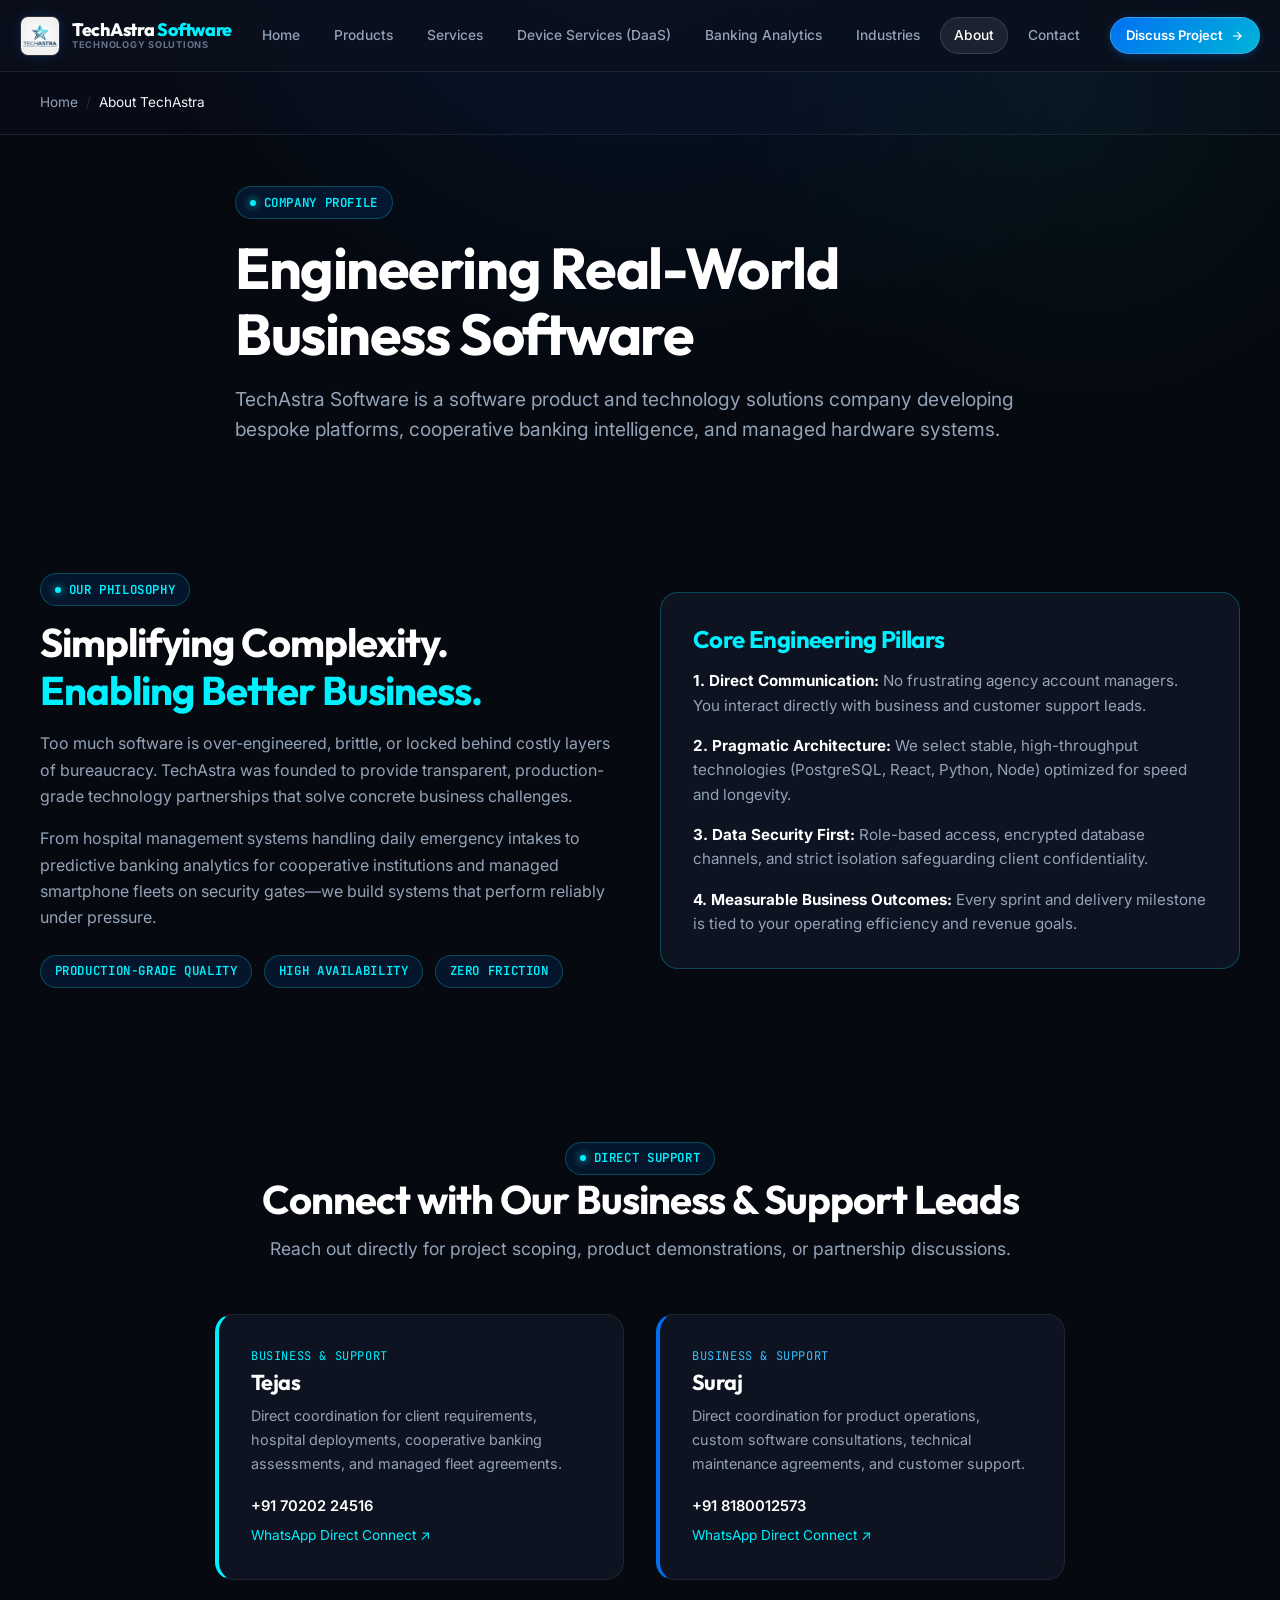
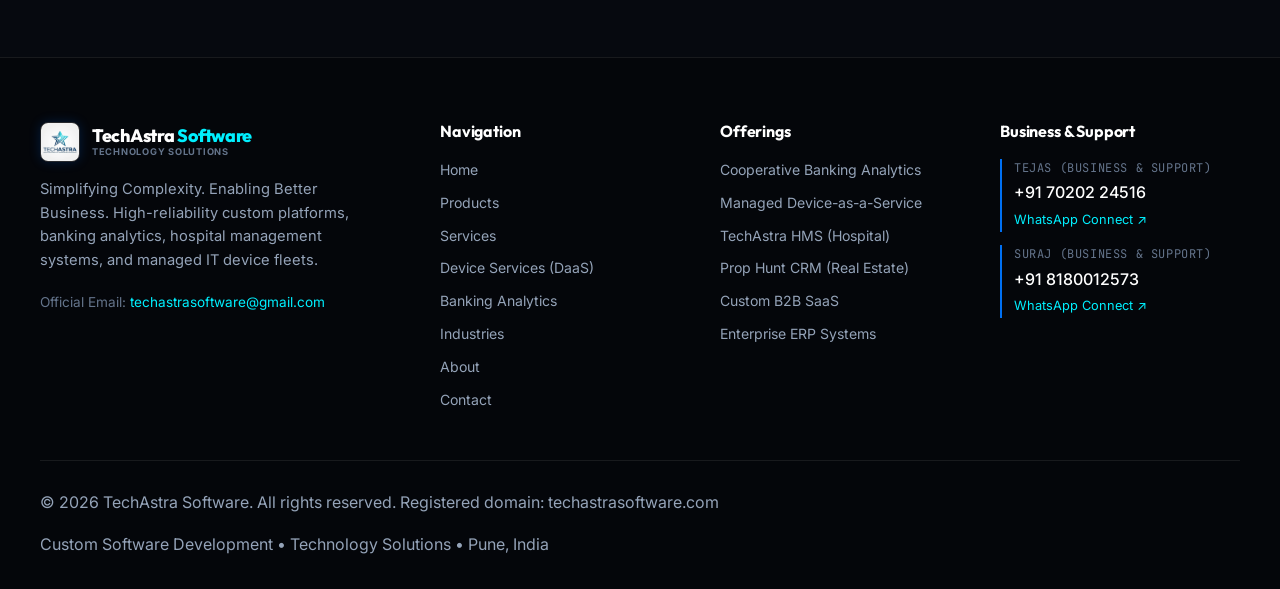
==== commit 1d5f774e: "refactor: complete unified UI redesign across all pages, lock header dimensions, eliminate layout sh" ====
--- a/about.html
+++ b/about.html
@@ -3,40 +3,67 @@
 <head>
   <meta charset="UTF-8">
   <meta name="viewport" content="width=device-width, initial-scale=1.0">
-  <title>About TechAstra Software — Engineering Philosophy &amp; Leadership</title>
-  <meta name="description" content="Learn about TechAstra Software: Who we are, what we build, our engineering philosophy, and how we build custom business software and intelligent web platforms.">
-  <meta name="keywords" content="About TechAstra Software, software company engineering, software philosophy, TechAstra team, custom software company">
+  <title>About TechAstra Software — Company Profile & Philosophy</title>
+  
+  <!-- Primary Meta Tags -->
+  <meta name="title" content="About TechAstra Software — Company Profile & Philosophy">
+  <meta name="description" content="Learn about TechAstra Software: our engineering philosophy, mission, and how we develop production-grade custom software, banking analytics, and managed technology platforms.">
+  <meta name="keywords" content="About TechAstra Software, software engineering company India, custom software solutions, TechAstra profile, Pune technology solutions">
+  <meta name="robots" content="index, follow">
+  <meta name="theme-color" content="#06090F">
   <link rel="canonical" href="https://techastrasoftware.com/about.html">
 
-  <!-- Open Graph -->
+  <!-- Open Graph / Facebook -->
   <meta property="og:type" content="website">
   <meta property="og:url" content="https://techastrasoftware.com/about.html">
-  <meta property="og:title" content="About TechAstra Software — Engineering Philosophy">
-  <meta property="og:description" content="Simplifying complexity. Enabling better business through reliable software engineering.">
+  <meta property="og:title" content="About TechAstra Software — Company Profile & Philosophy">
+  <meta property="og:description" content="Simplifying Complexity. Enabling Better Business. High-reliability custom platforms, banking analytics, and managed IT fleets.">
   <meta property="og:image" content="https://techastrasoftware.com/assets/images/techastra-logo.jpg">
 
-  <!-- Twitter / X -->
+  <!-- Twitter -->
   <meta name="twitter:card" content="summary_large_image">
   <meta name="twitter:url" content="https://techastrasoftware.com/about.html">
-  <meta name="twitter:title" content="About TechAstra Software">
-  <meta name="twitter:description" content="Software products and technology solutions engineered with Swiss precision.">
+  <meta name="twitter:title" content="About TechAstra Software — Company Profile & Philosophy">
+  <meta name="twitter:description" content="Learn about TechAstra Software's engineering standards and company background.">
   <meta name="twitter:image" content="https://techastrasoftware.com/assets/images/techastra-logo.jpg">
 
   <!-- Favicon -->
   <link rel="icon" type="image/png" href="favicon.png">
   <link rel="apple-touch-icon" href="favicon.png">
 
-  <!-- Google Fonts -->
+  <!-- Modern Typography -->
   <link rel="preconnect" href="https://fonts.googleapis.com">
   <link rel="preconnect" href="https://fonts.gstatic.com" crossorigin>
-  <link href="https://fonts.googleapis.com/css2?family=JetBrains+Mono:wght@400;500;600&family=Outfit:wght@500;600;700;800&family=Plus+Jakarta+Sans:wght@400;500;600;700;800&display=swap" rel="stylesheet">
-
+  <link href="https://fonts.googleapis.com/css2?family=Inter:wght@300;400;500;600;700;800&family=JetBrains+Mono:wght@400;500;600;700&family=Outfit:wght@500;600;700;800&display=swap" rel="stylesheet">
+
+  <!-- Master Stylesheet -->
   <link rel="stylesheet" href="css/styles.css">
+
+  <!-- Structured Data (JSON-LD) -->
+  <script type="application/ld+json">
+  {
+    "@context": "https://schema.org",
+    "@graph": [
+      {
+        "@type": "BreadcrumbList",
+        "itemListElement": [
+          { "@type": "ListItem", "position": 1, "name": "Home", "item": "https://techastrasoftware.com/index.html" },
+          { "@type": "ListItem", "position": 2, "name": "About", "item": "https://techastrasoftware.com/about.html" }
+        ]
+      },
+      {
+        "@type": "AboutPage",
+        "name": "About TechAstra Software",
+        "description": "Company profile, technical standards, and mission of TechAstra Software."
+      }
+    ]
+  }
+  </script>
 </head>
 <body>
 
-  <!-- Site Header -->
-  <header class="site-header">
+  <!-- Global Header -->
+  <header class="site-header" role="banner">
     <div class="container-wide">
       <a href="index.html" class="brand-link" aria-label="TechAstra Software Home">
         <img src="assets/images/techastra-logo.jpg" alt="TechAstra Software Logo" class="brand-logo-img">
@@ -50,33 +77,33 @@
         <a href="index.html" class="nav-link">Home</a>
         <a href="products.html" class="nav-link">Products</a>
         <a href="services.html" class="nav-link">Services</a>
+        <a href="device-as-a-service.html" class="nav-link">Device Services (DaaS)</a>
         <a href="cooperative-banking-analytics.html" class="nav-link">Banking Analytics</a>
-        <a href="device-as-a-service.html" class="nav-link">Device Services (DaaS)</a>
         <a href="industries.html" class="nav-link">Industries</a>
-        <a href="about.html" class="nav-link active">About</a>
+        <a href="about.html" class="nav-link active" aria-current="page">About</a>
         <a href="contact.html" class="nav-link">Contact</a>
       </nav>
 
       <div class="header-actions">
-        <a href="contact.html" class="btn btn-sm btn-primary header-cta-btn">
+        <a href="contact.html" class="header-cta-btn">
           <span>Discuss Project</span>
-          <svg class="arrow" width="14" height="14" viewBox="0 0 24 24" fill="none" stroke="currentColor" stroke-width="2"><path d="M5 12h14M12 5l7 7-7 7"/></svg>
+          <svg viewBox="0 0 24 24" fill="none" stroke="currentColor" stroke-width="2"><path d="M5 12h14M12 5l7 7-7 7"/></svg>
         </a>
-        <button type="button" class="mobile-menu-btn" aria-label="Open mobile menu" aria-expanded="false">
-          <svg viewBox="0 0 24 24" fill="none" stroke="currentColor" stroke-width="2"><line x1="3" y1="12" x2="21" y2="12"></line><line x1="3" y1="6" x2="21" y2="6"></line><line x1="3" y1="18" x2="21" y2="18"></line></svg>
+        <button type="button" class="mobile-menu-btn" aria-label="Open mobile navigation menu" aria-expanded="false">
+          <svg viewBox="0 0 24 24" fill="none" stroke="currentColor" stroke-width="2" stroke-linecap="round"><line x1="3" y1="12" x2="21" y2="12"></line><line x1="3" y1="6" x2="21" y2="6"></line><line x1="3" y1="18" x2="21" y2="18"></line></svg>
         </button>
       </div>
     </div>
   </header>
 
   <!-- Mobile Drawer Menu -->
-  <div class="mobile-drawer" id="mobile-drawer" aria-hidden="true">
+  <div class="mobile-drawer" aria-hidden="true">
     <div class="mobile-drawer-header">
       <div class="brand-text-wrap">
         <span class="brand-name">TechAstra <span>Software</span></span>
         <span class="brand-subtext">Technology Solutions</span>
       </div>
-      <button type="button" class="mobile-drawer-close mobile-menu-btn" aria-label="Close menu">
+      <button type="button" class="mobile-menu-btn mobile-drawer-close" aria-label="Close navigation menu">
         <svg viewBox="0 0 24 24" fill="none" stroke="currentColor" stroke-width="2"><line x1="18" y1="6" x2="6" y2="18"></line><line x1="6" y1="6" x2="18" y2="18"></line></svg>
       </button>
     </div>
@@ -84,299 +111,192 @@
       <a href="index.html">Home</a>
       <a href="products.html">Products</a>
       <a href="services.html">Services</a>
+      <a href="device-as-a-service.html">Device Services (DaaS)</a>
       <a href="cooperative-banking-analytics.html">Banking Analytics</a>
-      <a href="device-as-a-service.html">Device Services (DaaS)</a>
       <a href="industries.html">Industries</a>
       <a href="about.html" class="active">About</a>
       <a href="contact.html">Contact</a>
     </nav>
     <div class="mobile-drawer-footer">
-      <a href="contact.html" class="btn btn-primary btn-lg" style="width: 100%;">Discuss Your Requirement</a>
-      <p style="font-size: 0.85rem; color: var(--text-muted); text-align: center; margin-top: 0.75rem;">techastrasoftware@gmail.com</p>
+      <a href="contact.html" class="btn btn-primary" style="width: 100%;">Discuss Your Project</a>
+      <p style="font-size: 0.8rem; color: var(--text-muted); text-align: center; margin-top: 0.75rem;">techastrasoftware@gmail.com</p>
     </div>
   </div>
 
   <main id="main-content">
-    
-    <!-- Page Hero -->
-    <section class="page-hero">
+
+    <!-- Breadcrumb -->
+    <nav class="breadcrumb-trail" aria-label="Breadcrumb">
       <div class="container">
-        <div class="page-hero-inner">
-          <div class="breadcrumb-trail">
-            <a href="index.html">Home</a>
-            <span class="breadcrumb-separator">/</span>
-            <span>About</span>
-          </div>
-          <span class="section-badge"><span class="dot"></span> Engineering Company</span>
-          <h1>Who We Are &amp; What Drives Us</h1>
-          <p>
-            TechAstra Software is a technology solutions company founded on the principle that software should simplify operational complexity and generate clear, measurable business returns.
-          </p>
-        </div>
+        <a href="index.html">Home</a>
+        <span class="breadcrumb-separator">/</span>
+        <span style="color: var(--text-primary);" aria-current="page">About TechAstra</span>
+      </div>
+    </nav>
+
+    <!-- About Hero -->
+    <section class="section-padding" style="padding-top: clamp(2rem, 4vw, 3.5rem); padding-bottom: clamp(2.5rem, 4vw, 4rem);">
+      <div class="container text-center" style="max-width: 850px; margin: 0 auto;">
+        <span class="badge" style="margin-bottom: 1rem;"><span class="dot"></span> Company Profile</span>
+        <h1 style="margin-bottom: 1rem;">Engineering Real-World Business Software</h1>
+        <p class="lead" style="color: var(--text-secondary);">
+          TechAstra Software is a software product and technology solutions company developing bespoke platforms, cooperative banking intelligence, and managed hardware systems.
+        </p>
       </div>
     </section>
 
-    <!-- Company Identity & Mission -->
+    <!-- Mission & Core Philosophy -->
+    <section class="section-padding bg-surface">
+      <div class="container">
+        <div class="grid grid-2" style="gap: 2.5rem; align-items: center;">
+          <div>
+            <span class="badge" style="margin-bottom: 0.75rem;"><span class="dot"></span> Our Philosophy</span>
+            <h2 style="margin-bottom: 1rem;">Simplifying Complexity. <br><span style="color: var(--brand-cyan);">Enabling Better Business.</span></h2>
+            <p style="margin-bottom: 1rem;">
+              Too much software is over-engineered, brittle, or locked behind costly layers of bureaucracy. TechAstra was founded to provide transparent, production-grade technology partnerships that solve concrete business challenges.
+            </p>
+            <p style="margin-bottom: 1.5rem;">
+              From hospital management systems handling daily emergency intakes to predictive banking analytics for cooperative institutions and managed smartphone fleets on security gates—we build systems that perform reliably under pressure.
+            </p>
+            <div style="display: flex; gap: 0.75rem; flex-wrap: wrap;">
+              <span class="badge">Production-Grade Quality</span>
+              <span class="badge">High Availability</span>
+              <span class="badge">Zero Friction</span>
+            </div>
+          </div>
+
+          <div class="card" style="padding: 2rem; border-color: rgba(0, 240, 255, 0.25);">
+            <h3 style="color: var(--brand-cyan); margin-bottom: 1rem;">Core Engineering Pillars</h3>
+            <ul style="display: flex; flex-direction: column; gap: 1rem; color: var(--text-secondary); font-size: 0.95rem;">
+              <li>
+                <strong style="color: #FFFFFF;">1. Direct Communication:</strong> No frustrating agency account managers. You interact directly with business and customer support leads.
+              </li>
+              <li>
+                <strong style="color: #FFFFFF;">2. Pragmatic Architecture:</strong> We select stable, high-throughput technologies (PostgreSQL, React, Python, Node) optimized for speed and longevity.
+              </li>
+              <li>
+                <strong style="color: #FFFFFF;">3. Data Security First:</strong> Role-based access, encrypted database channels, and strict isolation safeguarding client confidentiality.
+              </li>
+              <li>
+                <strong style="color: #FFFFFF;">4. Measurable Business Outcomes:</strong> Every sprint and delivery milestone is tied to your operating efficiency and revenue goals.
+              </li>
+            </ul>
+          </div>
+        </div>
+      </div>
+    </section>
+
+    <!-- Leadership / Support Contacts -->
     <section class="section-padding">
       <div class="container">
-        <div class="grid-2" style="align-items: center; gap: 3.5rem;">
-          
-          <div>
-            <span class="section-badge"><span class="dot"></span> Our Purpose</span>
-            <h2 style="margin-bottom: 1.25rem;">Built for Real Business Demands</h2>
-            <p style="margin-bottom: 1rem;">
-              Many software initiatives fail not because of inadequate technology, but because developers focus on technical novelty rather than the client's actual operational bottleneck.
-            </p>
-            <p style="margin-bottom: 1rem;">
-              At TechAstra Software, we approach engineering from the operational outcome backwards: What manual hours can be eliminated? What transaction speed can be doubled? Where is data leaking?
-            </p>
-            <p>
-              We design, build, and deploy custom software, web platforms, business management systems, automated workflows, and AI integrations. Whether engineered as bespoke solutions for a client or launched as commercial products under our portfolio (like <strong>TechAstra HMS</strong> and <strong>Prop Hunt</strong>), our software is architected to perform reliably under real production conditions.
-            </p>
-          </div>
-
-          <div class="card" style="padding: 2.5rem; background: linear-gradient(135deg, rgba(14, 23, 43, 0.95) 0%, rgba(20, 32, 59, 0.95) 100%); border-color: rgba(0, 180, 216, 0.25);">
-            <div style="margin-bottom: 1.5rem;">
-              <img src="assets/images/techastra-logo.jpg" alt="Official TechAstra Software Emblem" style="max-height: 80px; width: auto; border-radius: var(--radius-sm); padding: 4px 8px; background: #FFFFFF; box-shadow: 0 4px 12px rgba(0,0,0,0.5);">
-            </div>
-            <h3 style="color: #FFFFFF; margin-bottom: 0.5rem; font-size: 1.4rem;">The TechAstra Motto</h3>
-            <p class="mono-tag" style="font-size: 0.9rem; margin-bottom: 1rem; color: var(--brand-cyan-electric);">
-              SIMPLIFYING COMPLEXITY. ENABLING BETTER BUSINESS.
-            </p>
-            <p style="font-size: 0.95rem; color: #CBD5E1; line-height: 1.65;">
-              The stylized star in our logo represents navigational clarity and precision engineering. In a software landscape cluttered with unmaintainable dependencies and brittle workarounds, TechAstra builds clear, clean, and reliable technological solutions.
-            </p>
-          </div>
-
-        </div>
-      </div>
-    </section>
-
-    <!-- Engineering Philosophy Pillars -->
-    <section class="section-padding bg-surface-elevated">
-      <div class="container">
-        
-        <div class="section-header">
-          <span class="section-badge"><span class="dot"></span> How We Think</span>
-          <h2>Our Engineering Philosophy</h2>
-          <p>
-            We don't believe in cutting corners or selling opaque promises. Every line of code, database migration, and cloud configuration is guided by strict engineering disciplines.
-          </p>
-        </div>
-
-        <div class="grid-3">
-
-          <div class="card">
-            <div class="card-icon">
-              <svg viewBox="0 0 24 24" fill="none" stroke="currentColor" stroke-width="2"><path d="M12 2L2 7l10 5 10-5-10-5zM2 17l10 5 10-5M2 12l10 5 10-5"></path></svg>
-            </div>
-            <h3>Architecture Before Implementation</h3>
-            <p>
-              We never begin coding without a clear blueprint: schema modeling, API contracts, security vectors, and state machines are mapped out first so the codebase remains maintainable for years.
-            </p>
-          </div>
-
-          <div class="card">
-            <div class="card-icon">
-              <svg viewBox="0 0 24 24" fill="none" stroke="currentColor" stroke-width="2"><polyline points="20 6 9 17 4 12"></polyline></svg>
-            </div>
-            <h3>Pragmatic AI &amp; Meaningful Automation</h3>
-            <p>
-              We integrate AI where it creates demonstrable speed: OCR document parsing, heuristic motivation scoring, and automated pipelines. We avoid AI theater that adds cost without measurable utility.
-            </p>
-          </div>
-
-          <div class="card">
-            <div class="card-icon">
-              <svg viewBox="0 0 24 24" fill="none" stroke="currentColor" stroke-width="2"><rect x="3" y="11" width="18" height="11" rx="2" ry="2"></rect><path d="M7 11V7a5 5 0 0 1 10 0v4"></path></svg>
-            </div>
-            <h3>Security &amp; Production Hardening</h3>
-            <p>
-              Two-Factor Authentication (2FA TOTP), strict role-based access control, environment secret isolation, and encrypted cloud storage (AWS S3) are fundamental baselines, not afterthought add-ons.
-            </p>
-          </div>
-
-          <div class="card">
-            <div class="card-icon">
-              <svg viewBox="0 0 24 24" fill="none" stroke="currentColor" stroke-width="2"><path d="M14 2H6a2 2 0 0 0-2 2v16a2 2 0 0 0 2 2h12a2 2 0 0 0 2-2V8z"></path><polyline points="14 2 14 8 20 8"></polyline><line x1="16" y1="13" x2="8" y2="13"></line><line x1="16" y1="17" x2="8" y2="17"></line></svg>
-            </div>
-            <h3>100% Client Code Ownership</h3>
-            <p>
-              You own all intellectual property, source repositories, documentation, and database schemas. No hidden lock-ins, proprietary runtime wrappers, or forced dependency entrapment.
-            </p>
-          </div>
-
-          <div class="card">
-            <div class="card-icon">
-              <svg viewBox="0 0 24 24" fill="none" stroke="currentColor" stroke-width="2"><circle cx="12" cy="12" r="10"></circle><polyline points="12 6 12 12 14 14"></polyline></svg>
-            </div>
-            <h3>High Velocity with Discipline</h3>
-            <p>
-              Using streamlined, modern toolchains (Vite, Next.js, Laravel, Docker), we produce working, testable software increments rapidly, keeping feedback loops tight and transparent.
-            </p>
-          </div>
-
-          <div class="card">
-            <div class="card-icon">
-              <svg viewBox="0 0 24 24" fill="none" stroke="currentColor" stroke-width="2"><path d="M17 21v-2a4 4 0 0 0-4-4H5a4 4 0 0 0-4 4v2"></path><circle cx="9" cy="7" r="4"></circle><path d="M23 21v-2a4 4 0 0 0-3-3.87"></path><path d="M16 3.13a4 4 0 0 1 0 7.75"></path></svg>
-            </div>
-            <h3>Direct Leadership Engagement</h3>
-            <p>
-              When you partner with TechAstra Software, you communicate directly with our core business and support leadership who understand both systems architecture and real-world operational workflows.
-            </p>
-          </div>
-
-        </div>
-
-      </div>
-    </section>
-
-    <!-- Direct Business & Support Contacts (No corporate designations) -->
-    <section class="section-padding">
-      <div class="container">
-        
-        <div class="section-header">
-          <span class="section-badge"><span class="dot"></span> Direct Leadership Connect</span>
-          <h2>Connect Directly with Business &amp; Support</h2>
-          <p>
-            No intermediary sales reps or detached helpdesks. Speak directly with our business and customer support leads for consultations, feasibility, and implementation roadmaps.
-          </p>
-        </div>
-
-        <div class="grid-2" style="max-width: 860px; margin: 0 auto; gap: 2rem;">
+        <div class="section-header text-center">
+          <span class="badge"><span class="dot"></span> Direct Support</span>
+          <h2>Connect with Our Business &amp; Support Leads</h2>
+          <p class="section-lead">Reach out directly for project scoping, product demonstrations, or partnership discussions.</p>
+        </div>
+
+        <div class="grid grid-2" style="max-width: 850px; margin: 0 auto; gap: 2rem;">
           
           <!-- Contact 1: Tejas -->
-          <div class="card" style="text-align: center; padding: 2.5rem;">
-            <div class="contact-icon-bubble" style="margin: 0 auto 1.25rem auto;">
-              <svg viewBox="0 0 24 24" fill="none" stroke="currentColor" stroke-width="2"><path d="M20 21v-2a4 4 0 0 0-4-4H8a4 4 0 0 0-4 4v2"></path><circle cx="12" cy="7" r="4"></circle></svg>
-            </div>
-            <h3 style="font-size: 1.35rem; margin-bottom: 0.25rem;">Tejas</h3>
-            <p class="mono-tag" style="color: var(--brand-cyan-electric); margin-bottom: 1rem;">Business Inquiries &amp; Client Support</p>
-            <p style="font-size: 0.92rem; margin-bottom: 1.5rem; color: var(--text-secondary);">
-              Coordinates client consultations, project requirement definition, solution scoping, and partnership alignments across all software and analytics initiatives.
+          <div class="card" style="border-left: 4px solid var(--brand-cyan);">
+            <span class="mono-tag" style="color: var(--brand-cyan);">Business &amp; Support</span>
+            <h3 style="margin: 0.25rem 0 0.5rem; font-size: 1.35rem;">Tejas</h3>
+            <p style="font-size: 0.9rem; color: var(--text-secondary); margin-bottom: 1.25rem;">
+              Direct coordination for client requirements, hospital deployments, cooperative banking assessments, and managed fleet agreements.
             </p>
-            <div style="display: flex; flex-direction: column; gap: 0.5rem; align-items: center;">
-              <a href="tel:+917020224516" class="contact-link" style="font-size: 1rem; font-weight: 700; color: var(--text-primary);">+91 70202 24516</a>
-              <a href="https://wa.me/917020224516" target="_blank" rel="noopener" class="link-arrow" style="font-size: 0.85rem; color: var(--brand-cyan-electric);">WhatsApp Connect ↗</a>
+            <div style="display: flex; flex-direction: column; gap: 0.4rem; font-size: 0.92rem;">
+              <a href="tel:+917020224516" style="color: #FFFFFF; font-weight: 600;">+91 70202 24516</a>
+              <a href="https://wa.me/917020224516" target="_blank" rel="noopener" style="color: var(--brand-cyan); font-size: 0.85rem;">WhatsApp Direct Connect ↗</a>
             </div>
           </div>
 
           <!-- Contact 2: Suraj -->
-          <div class="card" style="text-align: center; padding: 2.5rem;">
-            <div class="contact-icon-bubble" style="margin: 0 auto 1.25rem auto;">
-              <svg viewBox="0 0 24 24" fill="none" stroke="currentColor" stroke-width="2"><path d="M22 16.92v3a2 2 0 0 1-2.18 2 19.79 19.79 0 0 1-8.63-3.07 19.5 19.5 0 0 1-6-6 19.79 19.79 0 0 1-3.07-8.67A2 2 0 0 1 4.11 2h3a2 2 0 0 1 2 1.72 12.84 12.84 0 0 0 .7 2.81 2 2 0 0 1-.45 2.11L8.09 9.91a16 16 0 0 0 6 6l1.27-1.27a2 2 0 0 1 2.11-.45 12.84 12.84 0 0 0 2.81.7A2 2 0 0 1 22 16.92z"></path></svg>
-            </div>
-            <h3 style="font-size: 1.35rem; margin-bottom: 0.25rem;">Suraj</h3>
-            <p class="mono-tag" style="color: var(--brand-cyan-electric); margin-bottom: 1rem;">Business Inquiries &amp; Customer Support</p>
-            <p style="font-size: 0.92rem; margin-bottom: 1.5rem; color: var(--text-secondary);">
-              Handles business discussions, customer onboarding support, platform service continuity, and ongoing technical service coordination for live products.
+          <div class="card" style="border-left: 4px solid var(--brand-primary);">
+            <span class="mono-tag" style="color: #38BDF8;">Business &amp; Support</span>
+            <h3 style="margin: 0.25rem 0 0.5rem; font-size: 1.35rem;">Suraj</h3>
+            <p style="font-size: 0.9rem; color: var(--text-secondary); margin-bottom: 1.25rem;">
+              Direct coordination for product operations, custom software consultations, technical maintenance agreements, and customer support.
             </p>
-            <div style="display: flex; flex-direction: column; gap: 0.5rem; align-items: center;">
-              <a href="tel:+918180012573" class="contact-link" style="font-size: 1rem; font-weight: 700; color: var(--text-primary);">+91 8180012573</a>
-              <a href="https://wa.me/918180012573" target="_blank" rel="noopener" class="link-arrow" style="font-size: 0.85rem; color: var(--brand-cyan-electric);">WhatsApp Connect ↗</a>
-            </div>
-          </div>
-
-        </div>
-
+            <div style="display: flex; flex-direction: column; gap: 0.4rem; font-size: 0.92rem;">
+              <a href="tel:+918180012573" style="color: #FFFFFF; font-weight: 600;">+91 8180012573</a>
+              <a href="https://wa.me/918180012573" target="_blank" rel="noopener" style="color: var(--brand-cyan); font-size: 0.85rem;">WhatsApp Direct Connect ↗</a>
+            </div>
+          </div>
+
+        </div>
       </div>
     </section>
 
-    <!-- Consultation CTA -->
-    <section class="section-padding-sm bg-surface-elevated">
-      <div class="container">
-        <div class="cta-banner">
-          <span class="section-badge"><span class="dot"></span> Direct Collaboration</span>
-          <h2>Let's Discuss Your Technology Roadmap</h2>
-          <p>
-            Reach out to our leadership directly to explore how custom software engineering can streamline your operations.
-          </p>
-          <div class="cta-actions">
-            <a href="contact.html" class="btn btn-primary btn-lg">
-              <span>Start a Project Discussion</span>
-              <svg class="arrow" viewBox="0 0 24 24" fill="none" stroke="currentColor" stroke-width="2"><path d="M5 12h14M12 5l7 7-7 7"/></svg>
-            </a>
-            <a href="products.html" class="btn btn-secondary btn-lg">
-              <span>Explore Our Products</span>
-            </a>
-          </div>
-        </div>
-      </div>
-    </section>
-
   </main>
 
-  <!-- Site Footer -->
-  <footer class="site-footer">
+  <!-- Global Footer -->
+  <footer class="site-footer" role="contentinfo">
     <div class="container">
       <div class="footer-grid">
-        <div class="footer-col-brand">
-          <a href="index.html" class="brand-link">
+        
+        <div class="footer-brand">
+          <a href="index.html" class="brand-link" style="margin-bottom: 0.5rem;">
             <img src="assets/images/techastra-logo.jpg" alt="TechAstra Software Logo" class="brand-logo-img">
             <div class="brand-text-wrap">
               <span class="brand-name">TechAstra <span>Software</span></span>
-              <span class="brand-subtext">Simplifying Complexity. Enabling Better Business.</span>
+              <span class="brand-subtext">Technology Solutions</span>
             </div>
           </a>
           <p>
-            Technology solutions company engineering custom software, web platforms, business systems, and AI automation.
+            Simplifying Complexity. Enabling Better Business. High-reliability custom platforms, banking analytics, hospital management systems, and managed IT device fleets.
           </p>
+          <div style="font-size: 0.85rem; color: var(--text-muted);">
+            Official Email: <a href="mailto:techastrasoftware@gmail.com" style="color: var(--brand-cyan);">techastrasoftware@gmail.com</a>
+          </div>
         </div>
 
         <div>
           <h4 class="footer-heading">Navigation</h4>
           <div class="footer-links">
             <a href="index.html">Home</a>
-            <a href="products.html">Software Products</a>
-            <a href="services.html">Engineering Services</a>
+            <a href="products.html">Products</a>
+            <a href="services.html">Services</a>
+            <a href="device-as-a-service.html">Device Services (DaaS)</a>
             <a href="cooperative-banking-analytics.html">Banking Analytics</a>
-            <a href="industries.html">Industry Verticals</a>
-            <a href="about.html">About TechAstra</a>
-            <a href="contact.html">Contact &amp; Inquiries</a>
+            <a href="industries.html">Industries</a>
+            <a href="about.html">About</a>
+            <a href="contact.html">Contact</a>
           </div>
         </div>
 
         <div>
           <h4 class="footer-heading">Offerings</h4>
           <div class="footer-links">
-            <a href="cooperative-banking-analytics.html">Banking Analytics (AaaS)</a>
-            <a href="products.html#hms">TechAstra HMS</a>
-            <a href="products.html#prophunt">Prop Hunt CRM</a>
-            <a href="device-as-a-service.html">Device-as-a-Service (DaaS)</a>
+            <a href="cooperative-banking-analytics.html">Cooperative Banking Analytics</a>
+            <a href="device-as-a-service.html">Managed Device-as-a-Service</a>
+            <a href="products.html#hms">TechAstra HMS (Hospital)</a>
+            <a href="products.html#prop-hunt">Prop Hunt CRM (Real Estate)</a>
             <a href="services.html#saas">Custom B2B SaaS</a>
+            <a href="services.html#erp">Enterprise ERP Systems</a>
           </div>
         </div>
 
         <div>
           <h4 class="footer-heading">Business &amp; Support</h4>
-          <div class="footer-contact-item">
-            <svg viewBox="0 0 24 24" fill="none" stroke="currentColor" stroke-width="2"><path d="M4 4h16c1.1 0 2 .9 2 2v12c0 1.1-.9 2-2 2H4c-1.1 0-2-.9-2-2V6c0-1.1.9-2 2-2z"></path><polyline points="22,6 12,13 2,6"></polyline></svg>
-            <a href="mailto:techastrasoftware@gmail.com">techastrasoftware@gmail.com</a>
-          </div>
-          <div class="footer-contact-item">
-            <svg viewBox="0 0 24 24" fill="none" stroke="currentColor" stroke-width="2"><path d="M22 16.92v3a2 2 0 0 1-2.18 2 19.79 19.79 0 0 1-8.63-3.07 19.5 19.5 0 0 1-6-6 19.79 19.79 0 0 1-3.07-8.67A2 2 0 0 1 4.11 2h3a2 2 0 0 1 2 1.72 12.84 12.84 0 0 0 .7 2.81 2 2 0 0 1-.45 2.11L8.09 9.91a16 16 0 0 0 6 6l1.27-1.27a2 2 0 0 1 2.11-.45 12.84 12.84 0 0 0 2.81.7A2 2 0 0 1 22 16.92z"></path></svg>
-            <div>
+          <div class="footer-contact-block">
+            <div class="footer-contact-person">
               <span class="mono-tag" style="display:block; margin-bottom: 0.15rem;">Tejas (Business &amp; Support)</span>
-              <a href="tel:+917020224516">+91 70202 24516</a><br>
-              <a href="https://wa.me/917020224516" target="_blank" rel="noopener" style="font-size: 0.8rem; color: var(--brand-cyan-electric);">WhatsApp Connect ↗</a>
-
-              <div style="margin-top: 0.5rem;">
-                <span class="mono-tag" style="display:block; margin-bottom: 0.15rem;">Suraj (Business &amp; Support)</span>
-                <a href="tel:+918180012573">+91 8180012573</a><br>
-                <a href="https://wa.me/918180012573" target="_blank" rel="noopener" style="font-size: 0.8rem; color: var(--brand-cyan-electric);">WhatsApp Connect ↗</a>
-              </div>
-            </div>
-          </div>
-          <div class="footer-contact-item">
-            <svg viewBox="0 0 24 24" fill="none" stroke="currentColor" stroke-width="2"><circle cx="12" cy="12" r="10"></circle><line x1="2" y1="12" x2="22" y2="12"></line><path d="M12 2a15.3 15.3 0 0 1 4 10 15.3 15.3 0 0 1-4 10 15.3 15.3 0 0 1-4-10 15.3 15.3 0 0 1 4-10z"></path></svg>
-            <span>techastrasoftware.com</span>
-          </div>
-        </div>
+              <a href="tel:+917020224516" style="color: #FFFFFF; font-weight: 500;">+91 70202 24516</a><br>
+              <a href="https://wa.me/917020224516" target="_blank" rel="noopener" style="font-size: 0.8rem; color: var(--brand-cyan);">WhatsApp Connect ↗</a>
+            </div>
+            <div class="footer-contact-person">
+              <span class="mono-tag" style="display:block; margin-bottom: 0.15rem;">Suraj (Business &amp; Support)</span>
+              <a href="tel:+918180012573" style="color: #FFFFFF; font-weight: 500;">+91 8180012573</a><br>
+              <a href="https://wa.me/918180012573" target="_blank" rel="noopener" style="font-size: 0.8rem; color: var(--brand-cyan);">WhatsApp Connect ↗</a>
+            </div>
+          </div>
+        </div>
+
       </div>
 
       <div class="footer-bottom">
-        <p>&copy; <span class="current-year">2026</span> TechAstra Software. All rights reserved.</p>
-        <p>Simplifying Complexity. Enabling Better Business.</p>
+        <p>&copy; <span class="current-year">2026</span> TechAstra Software. All rights reserved. Registered domain: techastrasoftware.com</p>
+        <p>Custom Software Development &bull; Technology Solutions &bull; Pune, India</p>
       </div>
     </div>
   </footer>
--- a/css/styles.css
+++ b/css/styles.css
@@ -1,256 +1,75 @@
 /* ==========================================================================
-   TechAstra Software — Official Design System & Stylesheet
-   Engineered with UI/UX Pro Max & Swiss Precision Design Principles
+   TechAstra Software — Unified Design System
+   Modern Executive Charcoal & Electric Cyan Aesthetic
+   Engineered for Perfect Consistency, Flawless Responsiveness & Zero Overflow
    ========================================================================== */
 
 /* --------------------------------------------------------------------------
-   1. CSS Custom Properties / Design Tokens
+   1. Design Tokens & Variables
    -------------------------------------------------------------------------- */
 :root {
-  /* Brand Palette — Derived from official TechAstra Logo & Identity */
-  --brand-navy-950: #060A12;
-  --brand-navy-900: #0A1120;
-  --brand-navy-850: #0E172B;
-  --brand-navy-800: #14203B;
-  --brand-navy-700: #1D2D52;
-  --brand-navy-600: #2A4073;
-
-  --brand-blue-primary: #0070F3;
-  --brand-blue-hover: #0060DF;
-  --brand-cyan-electric: #00B4D8;
-  --brand-cyan-light: #90E0EF;
-  --brand-cyan-glow: rgba(0, 180, 216, 0.15);
-  --brand-accent-teal: #00D2B4;
-
+  /* Surface Palette (Executive Charcoal / Deep Slate) */
+  --bg-page: #06090F;
+  --bg-surface: #0B111E;
+  --bg-surface-elevated: #111827;
+  --bg-card: rgba(17, 24, 39, 0.72);
+  --bg-card-hover: rgba(26, 36, 56, 0.85);
+  --bg-glass: rgba(11, 17, 30, 0.82);
+
+  /* Borders & Dividers */
+  --border-subtle: rgba(255, 255, 255, 0.08);
+  --border-medium: rgba(255, 255, 255, 0.14);
+  --border-accent: rgba(0, 240, 255, 0.3);
+  --border-glow: rgba(0, 112, 243, 0.35);
+
+  /* Primary Brand Accents */
+  --brand-primary: #0070F3;
+  --brand-primary-hover: #0058C6;
+  --brand-cyan: #00F0FF;
+  --brand-cyan-muted: #38BDF8;
+  --brand-accent-teal: #14B8A6;
+  
+  /* Semantic Status */
   --color-success: #10B981;
-  --color-success-bg: rgba(16, 185, 129, 0.12);
   --color-warning: #F59E0B;
   --color-error: #EF4444;
 
-  /* Neutrals & Surfaces */
-  --bg-page: var(--brand-navy-950);
-  --bg-surface: var(--brand-navy-900);
-  --bg-surface-elevated: var(--brand-navy-850);
-  --bg-surface-card: rgba(14, 23, 43, 0.85);
-  --bg-surface-hover: rgba(29, 45, 82, 0.5);
-
-  --border-subtle: rgba(255, 255, 255, 0.08);
-  --border-medium: rgba(255, 255, 255, 0.14);
-  --border-focus: var(--brand-cyan-electric);
-  --border-card: rgba(0, 180, 216, 0.18);
-
-  /* Typography Colors — WCAG 2.2 AA compliant */
-  --text-primary: #F8FAFC;       /* Contrast > 14:1 against page bg */
-  --text-secondary: #94A3B8;     /* Contrast > 5.5:1 against page bg */
-  --text-muted: #64748B;         /* Contrast > 4.5:1 for supplemental text */
-  --text-accent: var(--brand-cyan-electric);
+  /* Typography Colors — WCAG 2.2 AAA & AA Compliant */
   --text-heading: #FFFFFF;
-
-  /* Typography Scale */
-  --font-sans: 'Plus Jakarta Sans', -apple-system, BlinkMacSystemFont, 'Segoe UI', Roboto, Helvetica, Arial, sans-serif;
-  --font-display: 'Outfit', var(--font-sans);
+  --text-primary: #F1F5F9;
+  --text-secondary: #94A3B8;
+  --text-muted: #64748B;
+  --text-accent: var(--brand-cyan);
+
+  /* Font Families */
+  --font-heading: 'Outfit', -apple-system, BlinkMacSystemFont, 'Segoe UI', Roboto, sans-serif;
+  --font-sans: 'Inter', -apple-system, BlinkMacSystemFont, 'Segoe UI', Roboto, sans-serif;
   --font-mono: 'JetBrains Mono', ui-monospace, SFMono-Regular, Menlo, Monaco, Consolas, monospace;
 
   /* Elevation Shadows */
-  --shadow-sm: 0 1px 2px rgba(0, 0, 0, 0.35);
-  --shadow-md: 0 4px 12px rgba(0, 0, 0, 0.45);
-  --shadow-lg: 0 12px 30px rgba(0, 0, 0, 0.6);
-  --shadow-cyan-glow: 0 0 24px rgba(0, 180, 216, 0.2);
-
-  /* Spacing & Radii */
-  --radius-sm: 6px;
-  --radius-md: 10px;
-  --radius-lg: 16px;
+  --shadow-sm: 0 1px 3px rgba(0, 0, 0, 0.4);
+  --shadow-md: 0 4px 14px rgba(0, 0, 0, 0.5);
+  --shadow-lg: 0 12px 32px rgba(0, 0, 0, 0.65);
+  --shadow-glow: 0 0 24px rgba(0, 240, 255, 0.18);
+
+  /* Border Radii */
+  --radius-xs: 4px;
+  --radius-sm: 8px;
+  --radius-md: 12px;
+  --radius-lg: 18px;
   --radius-xl: 24px;
   --radius-pill: 9999px;
 
-  /* Layout Container Widths */
+  /* Layout Constraints */
   --container-max: 1240px;
   --container-wide: 1360px;
-  --header-height: 80px;
+  --header-height: 72px;
 
   /* Transitions */
-  --transition-fast: 150ms cubic-bezier(0.4, 0, 0.2, 1);
-  --transition-normal: 240ms cubic-bezier(0.4, 0, 0.2, 1);
-  --transition-smooth: 350ms cubic-bezier(0.16, 1, 0.3, 1);
-}
-
-/* Light Mode Overrides */
-[data-theme="light"] {
-  --bg-page: #F8FAFC;
-  --bg-surface: #FFFFFF;
-  --bg-surface-elevated: #F1F5F9;
-  --bg-surface-card: #FFFFFF;
-  --bg-surface-hover: #E2E8F0;
-
-  --brand-navy-950: #F8FAFC;
-  --brand-navy-900: #FFFFFF;
-  --brand-navy-850: #F1F5F9;
-  --brand-navy-800: #E2E8F0;
-  --brand-navy-700: #CBD5E1;
-  --brand-navy-600: #94A3B8;
-
-  --border-subtle: #E2E8F0;
-  --border-medium: #CBD5E1;
-  --border-card: rgba(0, 112, 243, 0.16);
-  --border-focus: #0070F3;
-
-  --text-primary: #0F172A;
-  --text-secondary: #334155;
-  --text-muted: #64748B;
-  --text-heading: #0A1120;
-  --text-accent: #0070F3;
-
-  --shadow-sm: 0 1px 3px rgba(0, 0, 0, 0.06);
-  --shadow-md: 0 4px 14px rgba(0, 0, 0, 0.08);
-  --shadow-lg: 0 12px 28px rgba(0, 0, 0, 0.12);
-  --shadow-cyan-glow: 0 4px 20px rgba(0, 112, 243, 0.12);
-}
-
-[data-theme="light"] body {
-  background-color: var(--bg-page);
-  background-image: 
-    radial-gradient(ellipse 80% 50% at 50% -20%, rgba(0, 112, 243, 0.07), transparent 70%),
-    radial-gradient(ellipse 60% 40% at 85% 60%, rgba(0, 180, 216, 0.04), transparent 70%);
-}
-
-[data-theme="light"] .site-header {
-  background-color: rgba(255, 255, 255, 0.92);
-  border-bottom: 1px solid var(--border-subtle);
-  box-shadow: 0 2px 12px rgba(0, 0, 0, 0.04);
-}
-
-[data-theme="light"] .brand-name {
-  color: #0A1120;
-}
-
-[data-theme="light"] .nav-link {
-  color: #475569;
-}
-
-[data-theme="light"] .nav-link:hover {
-  color: #0070F3;
-}
-
-[data-theme="light"] .nav-link.active {
-  color: #0070F3;
-}
-
-[data-theme="light"] .card {
-  background-color: #FFFFFF;
-  border-color: #E2E8F0;
-  box-shadow: var(--shadow-sm);
-}
-
-[data-theme="light"] .card:hover {
-  background-color: #FFFFFF;
-  border-color: rgba(0, 112, 243, 0.35);
-  box-shadow: 0 10px 24px rgba(0, 112, 243, 0.1);
-}
-
-[data-theme="light"] .btn-secondary {
-  background-color: #F1F5F9;
-  border-color: #CBD5E1;
-  color: #0F172A;
-}
-
-[data-theme="light"] .btn-secondary:hover {
-  background-color: #E2E8F0;
-  border-color: #0070F3;
-  color: #0070F3;
-}
-
-[data-theme="light"] .mono-tag {
-  color: #0070F3;
-}
-
-[data-theme="light"] .section-badge {
-  background-color: rgba(0, 112, 243, 0.08);
-  border-color: rgba(0, 112, 243, 0.25);
-  color: #0070F3;
-}
-
-[data-theme="light"] p.lead {
-  color: #334155;
-}
-
-[data-theme="light"] .mobile-drawer {
-  background-color: #FFFFFF;
-}
-
-[data-theme="light"] .mobile-drawer-header {
-  border-bottom-color: #E2E8F0;
-}
-
-[data-theme="light"] .mobile-drawer-nav a {
-  color: #334155;
-  border-bottom-color: #F1F5F9;
-}
-
-[data-theme="light"] .mobile-drawer-nav a.active {
-  color: #0070F3;
-}
-
-[data-theme="light"] .mobile-menu-btn {
-  color: #0F172A;
-  border-color: #CBD5E1;
-}
-
-[data-theme="light"] .mobile-menu-btn:hover {
-  background-color: #F1F5F9;
-}
-
-[data-theme="light"] .form-input,
-[data-theme="light"] .form-select,
-[data-theme="light"] .form-textarea {
-  background-color: #FFFFFF;
-  border-color: #CBD5E1;
-  color: #0F172A;
-}
-
-[data-theme="light"] .form-input:focus,
-[data-theme="light"] .form-select:focus,
-[data-theme="light"] .form-textarea:focus {
-  border-color: #0070F3;
-  background-color: #FFFFFF;
-}
-
-[data-theme="light"] .faq-item {
-  border-color: #E2E8F0;
-  background-color: #FFFFFF;
-}
-
-[data-theme="light"] .faq-question {
-  color: #0A1120;
-}
-
-[data-theme="light"] .faq-answer p {
-  color: #334155;
-}
-
-[data-theme="light"] .architecture-box {
-  background-color: #FFFFFF;
-  border-color: #E2E8F0;
-}
-
-[data-theme="light"] .contact-direct-card {
-  background-color: #FFFFFF;
-  border-color: #E2E8F0;
-}
-
-[data-theme="light"] .table-comparison th {
-  background-color: #F1F5F9;
-  color: #0A1120;
-  border-bottom-color: #CBD5E1;
-}
-
-[data-theme="light"] .table-comparison td {
-  border-bottom-color: #E2E8F0;
-  color: #334155;
-}
-
-[data-theme="light"] .table-comparison tr:hover td {
-  background-color: rgba(0, 112, 243, 0.03);
+  --ease-spring: cubic-bezier(0.16, 1, 0.3, 1);
+  --transition-fast: 150ms ease;
+  --transition-normal: 250ms var(--ease-spring);
+  --transition-smooth: 400ms var(--ease-spring);
 }
 
 /* --------------------------------------------------------------------------
@@ -263,36 +82,73 @@
 }
 
 html {
+  font-size: 16px;
+  scroll-behavior: smooth;
+  -webkit-text-size-adjust: 100%;
+  color-scheme: dark;
+  overflow-x: hidden;
+  max-width: 100%;
+}
+
+body {
   font-family: var(--font-sans);
   background-color: var(--bg-page);
   color: var(--text-primary);
   line-height: 1.6;
-  scroll-behavior: smooth;
   -webkit-font-smoothing: antialiased;
   -moz-osx-font-smoothing: grayscale;
-  text-rendering: optimizeLegibility;
-  overflow-x: hidden;
-  max-width: 100%;
-}
-
-body {
   min-height: 100vh;
   display: flex;
   flex-direction: column;
   overflow-x: hidden;
   max-width: 100%;
   position: relative;
-  background-color: var(--bg-page);
-  background-image: 
-    radial-gradient(ellipse 80% 50% at 50% -20%, rgba(0, 112, 243, 0.12), transparent 70%),
-    radial-gradient(ellipse 60% 40% at 85% 60%, rgba(0, 180, 216, 0.05), transparent 70%);
-  background-attachment: fixed;
-}
-
-img, svg, picture, video {
-  display: block;
-  max-width: 100%;
-  height: auto;
+}
+
+/* Subtle Architectural Ambient Background */
+body::before {
+  content: '';
+  position: fixed;
+  top: 0;
+  left: 0;
+  right: 0;
+  height: 550px;
+  background: radial-gradient(circle 800px at 50% -150px, rgba(0, 112, 243, 0.12), transparent 70%),
+              radial-gradient(circle 600px at 85% 100px, rgba(0, 240, 255, 0.05), transparent 60%);
+  pointer-events: none;
+  z-index: 0;
+}
+
+/* --------------------------------------------------------------------------
+   3. Typography System
+   -------------------------------------------------------------------------- */
+h1, h2, h3, h4, h5, h6 {
+  font-family: var(--font-heading);
+  color: var(--text-heading);
+  font-weight: 700;
+  line-height: 1.2;
+  letter-spacing: -0.025em;
+  word-break: break-word;
+  overflow-wrap: break-word;
+}
+
+h1 { font-size: clamp(2.2rem, 4.5vw, 3.75rem); line-height: 1.15; }
+h2 { font-size: clamp(1.75rem, 3.2vw, 2.5rem); }
+h3 { font-size: clamp(1.25rem, 2vw, 1.5rem); }
+h4 { font-size: 1.125rem; font-weight: 600; }
+
+p {
+  color: var(--text-secondary);
+  font-size: 1rem;
+  line-height: 1.65;
+  word-break: break-word;
+  overflow-wrap: break-word;
+}
+
+p.lead {
+  font-size: clamp(1.05rem, 1.5vw, 1.2rem);
+  color: var(--text-primary);
+  line-height: 1.6;
 }
 
 a {
@@ -301,144 +157,26 @@
   transition: color var(--transition-fast);
 }
 
-button, input, textarea, select {
-  font: inherit;
-  color: inherit;
-  background: none;
-  border: none;
-}
-
-button {
-  cursor: pointer;
+img, svg {
+  display: block;
+  max-width: 100%;
+  height: auto;
 }
 
 ul, ol {
   list-style: none;
 }
 
-/* Accessibility: Focus visible */
-:focus-visible {
-  outline: 2px solid var(--border-focus);
-  outline-offset: 3px;
-  border-radius: var(--radius-sm);
-}
-
-/* Reduced motion preference */
-@media (prefers-reduced-motion: reduce) {
-  *, *::before, *::after {
-    animation-duration: 0.01ms !important;
-    animation-iteration-count: 1 !important;
-    transition-duration: 0.01ms !important;
-    scroll-behavior: auto !important;
-  }
-}
-
-/* --------------------------------------------------------------------------
-   3. Typography & Headings
-   -------------------------------------------------------------------------- */
-h1, h2, h3, h4, h5, h6 {
-  font-family: var(--font-display);
-  color: var(--text-heading);
-  font-weight: 700;
-  line-height: 1.18;
-  letter-spacing: -0.025em;
-}
-
-h1 {
-  font-size: clamp(2.4rem, 5vw, 3.8rem);
-  font-weight: 800;
-  letter-spacing: -0.035em;
-}
-
-h2 {
-  font-size: clamp(1.85rem, 3.6vw, 2.75rem);
-  letter-spacing: -0.025em;
-}
-
-h3 {
-  font-size: clamp(1.35rem, 2.2vw, 1.75rem);
-}
-
-h4 {
-  font-size: 1.2rem;
-}
-
-p {
-  color: var(--text-secondary);
-  font-size: 1.05rem;
-  line-height: 1.68;
-}
-
-p.lead {
-  font-size: clamp(1.125rem, 1.8vw, 1.35rem);
-  color: #CBD5E1;
-  line-height: 1.6;
-  max-width: 760px;
-}
-
-.mono-tag {
-  font-family: var(--font-mono);
-  font-size: 0.8rem;
-  text-transform: uppercase;
-  letter-spacing: 0.08em;
-  color: var(--brand-cyan-electric);
-}
-
-/* Section Header Utility */
-.section-header {
-  text-align: center;
-  max-width: 780px;
-  margin: 0 auto 3.5rem auto;
-}
-
-.section-header.text-left {
-  text-align: left;
-  margin-left: 0;
-}
-
-.section-badge {
-  display: inline-flex;
-  align-items: center;
-  gap: 0.5rem;
-  padding: 0.35rem 0.9rem;
-  background-color: rgba(0, 180, 216, 0.08);
-  border: 1px solid rgba(0, 180, 216, 0.25);
-  border-radius: var(--radius-pill);
-  font-family: var(--font-mono);
-  font-size: 0.78rem;
-  font-weight: 600;
-  color: var(--brand-cyan-electric);
-  text-transform: uppercase;
-  letter-spacing: 0.06em;
-  margin-bottom: 1.1rem;
-}
-
-.section-badge .dot {
-  width: 6px;
-  height: 6px;
-  background-color: var(--brand-cyan-electric);
-  border-radius: 50%;
-  box-shadow: 0 0 8px var(--brand-cyan-electric);
-}
-
-.section-header h2 {
-  margin-bottom: 1rem;
-}
-
-.section-header p {
-  color: var(--text-secondary);
-}
-
-/* --------------------------------------------------------------------------
-   4. Layout Containers & Grid System
+/* --------------------------------------------------------------------------
+   4. Layout & Containers
    -------------------------------------------------------------------------- */
 .container {
   width: 100%;
   max-width: var(--container-max);
   margin-left: auto;
   margin-right: auto;
-  padding-left: 1.5rem;
-  padding-right: 1.5rem;
+  padding-left: 1.25rem;
+  padding-right: 1.25rem;
 }
 
 .container-wide {
@@ -446,1361 +184,582 @@
   max-width: var(--container-wide);
   margin-left: auto;
   margin-right: auto;
-  padding-left: 1.5rem;
-  padding-right: 1.5rem;
+  padding-left: 1.25rem;
+  padding-right: 1.25rem;
 }
 
 .section-padding {
-  padding-top: 6rem;
-  padding-bottom: 6rem;
+  padding-top: clamp(3.5rem, 6vw, 6rem);
+  padding-bottom: clamp(3.5rem, 6vw, 6rem);
+  position: relative;
+  z-index: 1;
 }
 
 .section-padding-sm {
-  padding-top: 3.5rem;
-  padding-bottom: 3.5rem;
+  padding-top: clamp(2.5rem, 4vw, 4rem);
+  padding-bottom: clamp(2.5rem, 4vw, 4rem);
+  position: relative;
+  z-index: 1;
+}
+
+.section-header {
+  margin-bottom: clamp(2rem, 4vw, 3.5rem);
+}
+
+.section-header.text-center {
+  text-align: center;
+  max-width: 760px;
+  margin-left: auto;
+  margin-right: auto;
+}
+
+.section-lead {
+  margin-top: 0.75rem;
+  font-size: 1.1rem;
+  color: var(--text-secondary);
+  line-height: 1.6;
+}
+
+/* Strict Grid Utilities */
+.grid {
+  display: grid;
+  gap: 1.5rem;
+  width: 100%;
 }
 
 .grid-2 {
-  display: grid;
-  grid-template-columns: repeat(2, 1fr);
-  gap: 2rem;
+  grid-template-columns: repeat(auto-fit, minmax(min(100%, 360px), 1fr));
 }
 
 .grid-3 {
-  display: grid;
-  grid-template-columns: repeat(3, 1fr);
-  gap: 2rem;
+  grid-template-columns: repeat(auto-fit, minmax(min(100%, 320px), 1fr));
 }
 
 .grid-4 {
-  display: grid;
-  grid-template-columns: repeat(4, 1fr);
-  gap: 1.75rem;
-}
-
-@media (max-width: 1024px) {
-  .grid-4 {
-    grid-template-columns: repeat(2, 1fr);
-  }
-  .grid-3 {
-    grid-template-columns: repeat(2, 1fr);
-  }
-}
-
-@media (max-width: 768px) {
-  .grid-4, .grid-3, .grid-2 {
-    grid-template-columns: 1fr;
-    gap: 1.5rem;
-  }
-  .section-padding {
-    padding-top: 4rem;
-    padding-bottom: 4rem;
-  }
-}
-
-/* --------------------------------------------------------------------------
-   5. Header & Navigation
+  grid-template-columns: repeat(auto-fit, minmax(min(100%, 250px), 1fr));
+}
+
+/* --------------------------------------------------------------------------
+   5. Global Header & Navigation
    -------------------------------------------------------------------------- */
 .site-header {
   position: sticky;
   top: 0;
+  left: 0;
+  width: 100%;
+  height: var(--header-height);
+  min-height: var(--header-height);
+  max-height: var(--header-height);
+  background: var(--bg-glass);
+  backdrop-filter: blur(16px);
+  -webkit-backdrop-filter: blur(16px);
+  border-bottom: 1px solid var(--border-subtle);
   z-index: 1000;
-  height: var(--header-height);
-  background-color: rgba(6, 10, 18, 0.88);
-  backdrop-filter: blur(14px);
-  -webkit-backdrop-filter: blur(14px);
-  border-bottom: 1px solid var(--border-subtle);
-  transition: background-color var(--transition-normal), border-color var(--transition-normal);
+  display: flex;
+  align-items: center;
+  box-sizing: border-box;
 }
 
 .site-header .container-wide {
   display: flex;
   align-items: center;
   justify-content: space-between;
-  height: 100%;
-}
-
-/* Brand Logo Treatment — Strict Usage of Official Logo */
+  gap: 1rem;
+}
+
+/* Brand Link */
 .brand-link {
   display: flex;
   align-items: center;
-  gap: 0.85rem;
-  text-decoration: none;
+  gap: 0.75rem;
+  flex-shrink: 0;
+  user-select: none;
 }
 
 .brand-logo-img {
-  height: 48px;
-  width: auto;
+  width: 40px;
+  height: 40px;
   border-radius: var(--radius-sm);
-  object-fit: contain;
-  background-color: #FFFFFF; /* High contrast backing for clean logo representation */
-  padding: 3px 6px;
-  box-shadow: 0 2px 8px rgba(0, 0, 0, 0.4);
+  object-fit: cover;
+  border: 1px solid var(--border-medium);
+  box-shadow: 0 0 12px rgba(0, 112, 243, 0.2);
 }
 
 .brand-text-wrap {
   display: flex;
   flex-direction: column;
+  line-height: 1.15;
 }
 
 .brand-name {
-  font-family: var(--font-display);
-  font-size: 1.25rem;
+  font-family: var(--font-heading);
+  font-size: 1.12rem;
   font-weight: 800;
   color: #FFFFFF;
   letter-spacing: -0.015em;
-  line-height: 1.15;
+  white-space: nowrap;
 }
 
 .brand-name span {
-  color: var(--brand-cyan-electric);
+  color: var(--brand-cyan);
 }
 
 .brand-subtext {
-  font-size: 0.68rem;
+  font-size: 0.58rem;
+  font-weight: 700;
   color: var(--text-muted);
+  letter-spacing: 0.08em;
   text-transform: uppercase;
-  letter-spacing: 0.08em;
-  font-family: var(--font-mono);
-}
-
-/* Main Navigation Links */
+  white-space: nowrap;
+}
+
+/* Desktop Navigation */
 .main-nav {
   display: flex;
   align-items: center;
-  gap: 2rem;
+  gap: 0.4rem;
 }
 
 .nav-link {
-  font-size: 0.95rem;
+  font-size: 0.86rem;
   font-weight: 500;
-  color: #CBD5E1;
-  padding: 0.4rem 0.2rem;
-  position: relative;
-  transition: color var(--transition-fast);
+  color: var(--text-secondary);
+  padding: 0.42rem 0.8rem;
+  border-radius: var(--radius-pill);
+  transition: color var(--transition-fast), background var(--transition-fast);
+  white-space: nowrap;
+  border: 1px solid transparent;
+  display: inline-block;
 }
 
 .nav-link:hover {
   color: #FFFFFF;
+  background: rgba(255, 255, 255, 0.06);
 }
 
 .nav-link.active {
-  color: var(--brand-cyan-electric);
+  color: #FFFFFF;
+  background: rgba(255, 255, 255, 0.08);
+  border-color: rgba(255, 255, 255, 0.12);
+  font-weight: 500;
+}
+
+/* Header CTAs */
+.header-actions {
+  display: flex;
+  align-items: center;
+  gap: 0.75rem;
+  flex-shrink: 0;
+}
+
+.header-cta-btn {
+  display: inline-flex;
+  align-items: center;
+  gap: 0.4rem;
+  background: linear-gradient(135deg, #0070F3, #00B4D8);
+  color: #FFFFFF;
   font-weight: 600;
-}
-
-.nav-link.active::after {
-  content: '';
-  position: absolute;
-  bottom: -4px;
-  left: 0;
-  right: 0;
-  height: 2px;
-  background: var(--brand-cyan-electric);
-  border-radius: 2px;
-  box-shadow: 0 0 8px var(--brand-cyan-electric);
-}
-
-.header-actions {
-  display: flex;
-  align-items: center;
-  gap: 0.85rem;
-}
-
-/* Theme Toggle Button — Removed as requested */
-.theme-toggle-btn {
-  display: none !important;
-}
-
-/* Mobile Menu Toggle Button */
+  font-size: 0.82rem;
+  padding: 0.45rem 0.95rem;
+  border-radius: var(--radius-pill);
+  border: 1px solid rgba(255, 255, 255, 0.2);
+  box-shadow: 0 2px 8px rgba(0, 112, 243, 0.3);
+  transition: all var(--transition-normal);
+  white-space: nowrap;
+}
+
+.header-cta-btn:hover {
+  transform: translateY(-1px);
+  box-shadow: 0 4px 14px rgba(0, 240, 255, 0.4);
+}
+
+.header-cta-btn svg {
+  width: 14px;
+  height: 14px;
+  transition: transform var(--transition-fast);
+}
+
+.header-cta-btn:hover svg {
+  transform: translateX(2px);
+}
+
+/* Hamburger Button */
 .mobile-menu-btn {
   display: none;
   background: rgba(255, 255, 255, 0.05);
-  border: 1px solid var(--border-medium);
-  border-radius: var(--radius-md);
-  padding: 0.55rem;
-  color: #FFFFFF;
+  border: 1px solid var(--border-subtle);
+  color: #FFFFFF;
+  width: 38px;
+  height: 38px;
+  border-radius: var(--radius-sm);
+  align-items: center;
+  justify-content: center;
   cursor: pointer;
-  align-items: center;
-  justify-content: center;
-  transition: background-color var(--transition-fast), border-color var(--transition-fast), transform var(--transition-fast);
-  flex-shrink: 0;
-}
-
-.mobile-menu-btn:hover {
-  background-color: var(--brand-navy-800);
-  border-color: var(--brand-cyan-electric);
-}
-
-.mobile-menu-btn:active {
-  transform: scale(0.94);
+  padding: 0;
 }
 
 .mobile-menu-btn svg {
-  width: 22px;
-  height: 22px;
-}
-
-@media (max-width: 991px) {
-  .main-nav {
-    display: none;
-  }
-  .mobile-menu-btn {
-    display: inline-flex;
-  }
-}
-
-/* Mobile Header Optimization — Perfect Fit & Ultra-Premium Styling (UI/UX Pro Max) */
-@media (max-width: 768px) {
-  .site-header {
-    height: 64px;
-  }
-  .site-header .container-wide {
-    padding-left: 0.9rem;
-    padding-right: 0.9rem;
-  }
-  .brand-link {
-    gap: 0.55rem;
-    min-width: 0;
-  }
-  .brand-logo-img {
-    height: 38px;
-    padding: 2px 4px;
-    flex-shrink: 0;
-  }
-  .brand-text-wrap {
-    min-width: 0;
-    display: flex;
-    flex-direction: column;
-  }
-  /* Heading: Keep TechAstra Software prominent, Technology Solutions small for perfect fit */
-  .brand-name {
-    font-size: 1.08rem;
-    line-height: 1.1;
-    white-space: nowrap;
-    letter-spacing: -0.015em;
-  }
-  .brand-subtext {
-    font-size: 0.58rem;
-    letter-spacing: 0.04em;
-    white-space: nowrap;
-    opacity: 0.85;
-    margin-top: 1px;
-    display: block;
-    color: var(--text-muted);
-  }
-  .header-actions {
-    gap: 0.5rem;
-    flex-shrink: 0;
-  }
-  /* Discuss Project Button — Small, Sleek & Premium Looking (UI/UX Pro Max) */
-  .header-cta-btn,
-  .site-header .btn-primary {
-    padding: 0.38rem 0.75rem !important;
-    font-size: 0.76rem !important;
-    font-weight: 600 !important;
-    letter-spacing: 0.02em !important;
-    border-radius: var(--radius-pill) !important;
-    background: linear-gradient(135deg, rgba(0, 112, 243, 0.95) 0%, rgba(0, 180, 216, 0.95) 100%) !important;
-    box-shadow: 0 2px 10px rgba(0, 180, 216, 0.28), inset 0 1px 0 rgba(255, 255, 255, 0.25) !important;
-    border: 1px solid rgba(255, 255, 255, 0.18) !important;
-    white-space: nowrap !important;
-    gap: 0.35rem !important;
-    min-height: unset !important;
-  }
-  .header-cta-btn svg,
-  .site-header .btn-primary svg {
-    width: 12px !important;
-    height: 12px !important;
-  }
-  .mobile-menu-btn {
-    width: 38px;
-    height: 38px;
-    padding: 7px;
-    flex-shrink: 0;
-  }
-  .mobile-menu-btn svg {
-    width: 20px;
-    height: 20px;
-  }
-}
-
-@media (max-width: 400px) {
-  .site-header .container-wide {
-    padding-left: 0.65rem;
-    padding-right: 0.65rem;
-  }
-  .brand-logo-img {
-    height: 34px;
-  }
-  .brand-name {
-    font-size: 0.98rem;
-  }
-  .brand-subtext {
-    font-size: 0.52rem;
-  }
-  .header-cta-btn,
-  .site-header .btn-primary {
-    padding: 0.35rem 0.6rem !important;
-    font-size: 0.72rem !important;
-  }
-}
-
-/* Mobile Drawer Overlay */
+  width: 20px;
+  height: 20px;
+}
+
+/* --------------------------------------------------------------------------
+   6. Mobile Navigation Drawer
+   -------------------------------------------------------------------------- */
 .mobile-drawer {
   position: fixed;
-  inset: 0;
-  z-index: 1050;
-  background-color: rgba(6, 10, 18, 0.96);
-  backdrop-filter: blur(16px);
-  -webkit-backdrop-filter: blur(16px);
+  top: 0;
+  right: -100%;
+  width: min(85vw, 360px);
+  height: 100vh;
+  background: #090E17;
+  border-left: 1px solid var(--border-medium);
+  z-index: 2000;
   display: flex;
   flex-direction: column;
   padding: 1.5rem;
-  transform: translateX(100%);
-  transition: transform var(--transition-smooth);
+  transition: right var(--transition-smooth);
+  box-shadow: var(--shadow-lg);
 }
 
 .mobile-drawer.open {
-  transform: translateX(0);
+  right: 0;
 }
 
 .mobile-drawer-header {
   display: flex;
   align-items: center;
   justify-content: space-between;
-  margin-bottom: 2.5rem;
+  padding-bottom: 1.25rem;
+  border-bottom: 1px solid var(--border-subtle);
+  margin-bottom: 1.25rem;
+}
+
+.mobile-drawer-close {
+  display: flex;
 }
 
 .mobile-drawer-nav {
   display: flex;
   flex-direction: column;
-  gap: 1.25rem;
+  gap: 0.4rem;
+  overflow-y: auto;
+  flex: 1;
 }
 
 .mobile-drawer-nav a {
-  font-size: 1.35rem;
-  font-family: var(--font-display);
-  font-weight: 600;
-  color: #E2E8F0;
-  padding: 0.5rem 0;
-  border-bottom: 1px solid var(--border-subtle);
-}
-
+  font-size: 1rem;
+  font-weight: 500;
+  color: var(--text-secondary);
+  padding: 0.75rem 1rem;
+  border-radius: var(--radius-md);
+  transition: all var(--transition-fast);
+}
+
+.mobile-drawer-nav a:hover,
 .mobile-drawer-nav a.active {
-  color: var(--brand-cyan-electric);
+  color: #FFFFFF;
+  background: rgba(255, 255, 255, 0.06);
 }
 
 .mobile-drawer-footer {
-  margin-top: auto;
-  padding-top: 2rem;
+  padding-top: 1.25rem;
   border-top: 1px solid var(--border-subtle);
-  display: flex;
-  flex-direction: column;
-  gap: 1rem;
-}
-
-/* --------------------------------------------------------------------------
-   6. Buttons & Interactive Controls
+}
+
+/* --------------------------------------------------------------------------
+   7. Buttons & Interactive Primitives
    -------------------------------------------------------------------------- */
 .btn {
   display: inline-flex;
   align-items: center;
   justify-content: center;
-  gap: 0.6rem;
+  gap: 0.5rem;
   font-family: var(--font-sans);
   font-size: 0.95rem;
   font-weight: 600;
-  padding: 0.75rem 1.45rem;
-  border-radius: var(--radius-md);
-  text-decoration: none;
+  line-height: 1;
+  padding: 0.8rem 1.6rem;
+  border-radius: var(--radius-pill);
+  cursor: pointer;
   transition: all var(--transition-normal);
+  border: 1px solid transparent;
+  text-align: center;
   white-space: nowrap;
-  cursor: pointer;
-  border: 1px solid transparent;
+}
+
+.btn:active {
+  transform: scale(0.98);
 }
 
 .btn-primary {
-  background: linear-gradient(135deg, #0070F3 0%, #0051C6 100%);
-  color: #FFFFFF;
+  background: linear-gradient(135deg, var(--brand-primary), #00A6FB);
+  color: #FFFFFF;
+  border-color: rgba(255, 255, 255, 0.15);
   box-shadow: 0 4px 14px rgba(0, 112, 243, 0.35);
 }
 
 .btn-primary:hover {
-  background: linear-gradient(135deg, #1A82FF 0%, #0060DF 100%);
-  box-shadow: 0 6px 20px rgba(0, 112, 243, 0.45);
-  transform: translateY(-1px);
+  background: linear-gradient(135deg, #0060DF, #0096E6);
+  box-shadow: 0 6px 20px rgba(0, 240, 255, 0.4);
+  transform: translateY(-2px);
+  color: #FFFFFF;
 }
 
 .btn-secondary {
-  background-color: var(--brand-navy-800);
+  background: rgba(255, 255, 255, 0.06);
+  color: var(--text-primary);
   border-color: var(--border-medium);
-  color: #F8FAFC;
+  backdrop-filter: blur(8px);
 }
 
 .btn-secondary:hover {
-  background-color: var(--brand-navy-700);
-  border-color: var(--brand-cyan-electric);
-  color: #FFFFFF;
-  transform: translateY(-1px);
-}
-
-.btn-accent {
-  background: linear-gradient(135deg, #00B4D8 0%, #0096C7 100%);
-  color: #060A12;
-  font-weight: 700;
-  box-shadow: 0 4px 16px rgba(0, 180, 216, 0.35);
-}
-
-.btn-accent:hover {
-  background: linear-gradient(135deg, #48CAE4 0%, #00B4D8 100%);
-  box-shadow: 0 6px 22px rgba(0, 180, 216, 0.5);
-  transform: translateY(-1px);
-}
-
-.btn-outline {
+  background: rgba(255, 255, 255, 0.12);
+  border-color: rgba(255, 255, 255, 0.25);
+  color: #FFFFFF;
+  transform: translateY(-2px);
+}
+
+.btn-outline-cyan {
   background: transparent;
-  border-color: var(--border-medium);
-  color: var(--text-primary);
-}
-
-.btn-outline:hover {
-  border-color: var(--brand-cyan-electric);
-  color: var(--brand-cyan-electric);
-  background-color: rgba(0, 180, 216, 0.05);
+  color: var(--brand-cyan);
+  border-color: rgba(0, 240, 255, 0.4);
+}
+
+.btn-outline-cyan:hover {
+  background: rgba(0, 240, 255, 0.1);
+  border-color: var(--brand-cyan);
+  color: #FFFFFF;
+  box-shadow: var(--shadow-glow);
 }
 
 .btn-sm {
-  padding: 0.5rem 1rem;
-  font-size: 0.85rem;
+  font-size: 0.82rem;
+  padding: 0.48rem 1rem;
 }
 
 .btn-lg {
-  padding: 0.95rem 1.85rem;
-  font-size: 1.05rem;
-}
-
-.btn svg {
-  width: 18px;
-  height: 18px;
-  transition: transform var(--transition-fast);
-}
-
-.btn:hover svg.arrow {
-  transform: translateX(3px);
-}
-
-/* --------------------------------------------------------------------------
-   7. Cards & Surfaces
-   -------------------------------------------------------------------------- */
-.card {
-  background-color: var(--bg-surface-card);
-  border: 1px solid var(--border-subtle);
-  border-radius: var(--radius-lg);
-  padding: 2rem;
-  transition: all var(--transition-normal);
-  position: relative;
-  overflow: hidden;
-}
-
-.card:hover {
-  border-color: var(--border-card);
-  background-color: var(--brand-navy-850);
-  transform: translateY(-3px);
-  box-shadow: var(--shadow-md), var(--shadow-cyan-glow);
-}
-
-.card-icon {
-  width: 50px;
-  height: 50px;
-  border-radius: var(--radius-md);
-  background: rgba(0, 180, 216, 0.1);
-  border: 1px solid rgba(0, 180, 216, 0.2);
-  display: flex;
-  align-items: center;
-  justify-content: center;
-  color: var(--brand-cyan-electric);
-  margin-bottom: 1.5rem;
-}
-
-.card-icon svg {
-  width: 26px;
-  height: 26px;
-}
-
-.card h3 {
-  margin-bottom: 0.75rem;
-  font-size: 1.25rem;
-}
-
-.card p {
-  color: var(--text-secondary);
-  font-size: 0.95rem;
-  line-height: 1.6;
-}
-
-/* --------------------------------------------------------------------------
-   8. Hero Section
-   -------------------------------------------------------------------------- */
-.hero-section {
-  position: relative;
-  padding-top: 5rem;
-  padding-bottom: 6rem;
-  overflow: hidden;
-}
-
-.hero-grid {
-  display: grid;
-  grid-template-columns: 1.15fr 0.85fr;
-  align-items: center;
-  gap: 3.5rem;
-}
-
-.hero-content {
-  display: flex;
-  flex-direction: column;
-  gap: 1.5rem;
-}
-
-.hero-badge-wrap {
-  display: flex;
-  align-items: center;
-  gap: 0.75rem;
-}
-
-.hero-badge {
+  font-size: 1.02rem;
+  padding: 0.95rem 2rem;
+}
+
+/* Badges & Tags */
+.badge {
   display: inline-flex;
   align-items: center;
-  gap: 0.6rem;
-  padding: 0.45rem 1.1rem;
-  background-color: rgba(0, 180, 216, 0.08);
-  border: 1px solid rgba(0, 180, 216, 0.28);
-  border-radius: var(--radius-pill);
-  font-size: 0.84rem;
-  font-weight: 600;
-  color: var(--brand-cyan-electric);
-}
-
-.hero-badge .pulse-dot {
-  width: 8px;
-  height: 8px;
-  background-color: var(--color-success);
-  border-radius: 50%;
-  box-shadow: 0 0 10px var(--color-success);
-  animation: pulse-ring 2s cubic-bezier(0.4, 0, 0.6, 1) infinite;
-}
-
-@keyframes pulse-ring {
-  0%, 100% { opacity: 1; transform: scale(1); }
-  50% { opacity: 0.6; transform: scale(1.15); }
-}
-
-.hero-headline {
-  font-size: clamp(2.6rem, 5.2vw, 4.1rem);
-  font-weight: 800;
-  line-height: 1.12;
-  letter-spacing: -0.035em;
-  color: #FFFFFF;
-}
-
-.hero-headline .text-gradient {
-  background: linear-gradient(135deg, #FFFFFF 30%, #90E0EF 80%, #00B4D8 100%);
-  -webkit-background-clip: text;
-  -webkit-text-fill-color: transparent;
-}
-
-.hero-actions {
-  display: flex;
-  align-items: center;
-  flex-wrap: wrap;
-  gap: 1rem;
-  margin-top: 0.5rem;
-}
-
-/* Hero Key Pillars Strip */
-.hero-pillars {
-  display: grid;
-  grid-template-columns: repeat(4, 1fr);
-  gap: 1rem;
-  margin-top: 1.5rem;
-  padding-top: 1.75rem;
-  border-top: 1px solid var(--border-subtle);
-}
-
-.pillar-item {
-  display: flex;
-  flex-direction: column;
-}
-
-.pillar-title {
-  font-size: 0.95rem;
-  font-weight: 700;
-  color: #F1F5F9;
-}
-
-.pillar-desc {
-  font-size: 0.78rem;
-  color: var(--text-muted);
-}
-
-/* Hero Visual Console / Tech Preview */
-.hero-visual-wrap {
-  position: relative;
-}
-
-.hero-terminal-card {
-  background: #0A0F1D;
-  border: 1px solid rgba(0, 180, 216, 0.3);
-  border-radius: var(--radius-xl);
-  box-shadow: 0 20px 50px rgba(0, 0, 0, 0.7), 0 0 35px rgba(0, 112, 243, 0.18);
-  overflow: hidden;
-}
-
-.terminal-header {
-  background-color: #0E162B;
-  padding: 0.9rem 1.25rem;
-  display: flex;
-  align-items: center;
-  justify-content: space-between;
-  border-bottom: 1px solid rgba(255, 255, 255, 0.06);
-}
-
-.terminal-dots {
-  display: flex;
-  align-items: center;
-  gap: 6px;
-}
-
-.terminal-dots span {
-  width: 10px;
-  height: 10px;
-  border-radius: 50%;
-  display: inline-block;
-}
-
-.dot-red { background-color: #EF4444; }
-.dot-yellow { background-color: #F59E0B; }
-.dot-green { background-color: #10B981; }
-
-.terminal-title {
+  gap: 0.5rem;
   font-family: var(--font-mono);
   font-size: 0.78rem;
-  color: var(--text-muted);
-}
-
-.terminal-body {
-  padding: 1.5rem;
-  font-family: var(--font-mono);
-  font-size: 0.86rem;
-  line-height: 1.75;
-}
-
-.terminal-line {
-  display: flex;
-  gap: 0.75rem;
-  margin-bottom: 0.5rem;
-}
-
-.terminal-prompt {
-  color: var(--brand-cyan-electric);
-  user-select: none;
-}
-
-.terminal-output {
-  color: #CBD5E1;
-}
-
-.terminal-badge {
-  display: inline-flex;
-  align-items: center;
-  gap: 0.4rem;
-  background-color: rgba(16, 185, 129, 0.15);
-  color: #10B981;
-  padding: 0.15rem 0.6rem;
-  border-radius: var(--radius-sm);
-  font-size: 0.75rem;
-  font-weight: 600;
-}
-
-.terminal-live-strip {
-  margin-top: 1rem;
-  padding-top: 1rem;
-  border-top: 1px solid rgba(255, 255, 255, 0.08);
-  display: flex;
-  flex-direction: column;
-  gap: 0.65rem;
-}
-
-.terminal-stat-row {
-  display: flex;
-  justify-content: space-between;
-  align-items: center;
-  font-size: 0.8rem;
-  color: var(--text-secondary);
-}
-
-.terminal-stat-val {
-  font-weight: 700;
-  color: #FFFFFF;
-}
-
-@media (max-width: 991px) {
-  .hero-grid {
-    grid-template-columns: 1fr;
-    gap: 2.5rem;
-  }
-  .hero-pillars {
-    grid-template-columns: repeat(2, 1fr);
-  }
-}
-
-/* --------------------------------------------------------------------------
-   9. Products Showcase Section (HMS & Prop Hunt)
-   -------------------------------------------------------------------------- */
-.product-featured-card {
-  background: linear-gradient(180deg, rgba(14, 23, 43, 0.95) 0%, rgba(10, 17, 32, 0.98) 100%);
-  border: 1px solid rgba(0, 180, 216, 0.25);
-  border-radius: var(--radius-xl);
-  padding: 3rem;
-  margin-bottom: 3.5rem;
-  box-shadow: 0 16px 40px rgba(0, 0, 0, 0.55);
-  position: relative;
-  overflow: hidden;
-}
-
-.product-featured-card::before {
-  content: '';
-  position: absolute;
-  top: 0;
-  left: 0;
-  right: 0;
-  height: 3px;
-  background: linear-gradient(90deg, #0070F3, #00B4D8, #00D2B4);
-}
-
-.product-layout {
-  display: grid;
-  grid-template-columns: 1.15fr 0.85fr;
-  gap: 3.5rem;
-  align-items: center;
-}
-
-.product-layout.reverse {
-  grid-template-columns: 0.85fr 1.15fr;
-}
-
-.product-meta {
-  display: flex;
-  align-items: center;
-  gap: 0.85rem;
-  margin-bottom: 1rem;
-}
-
-.product-badge {
-  font-family: var(--font-mono);
-  font-size: 0.76rem;
   font-weight: 600;
   text-transform: uppercase;
-  letter-spacing: 0.06em;
-  padding: 0.3rem 0.8rem;
+  letter-spacing: 0.05em;
+  padding: 0.35rem 0.85rem;
   border-radius: var(--radius-pill);
-  background-color: rgba(0, 112, 243, 0.15);
-  border: 1px solid rgba(0, 112, 243, 0.3);
-  color: #60A5FA;
-}
-
-.product-live-indicator {
-  display: inline-flex;
-  align-items: center;
-  gap: 0.45rem;
-  font-size: 0.82rem;
-  font-weight: 600;
-  color: var(--color-success);
-}
-
-.product-live-indicator span {
-  width: 7px;
-  height: 7px;
-  background-color: var(--color-success);
+  background: rgba(0, 112, 243, 0.12);
+  border: 1px solid rgba(0, 240, 255, 0.25);
+  color: var(--brand-cyan);
+  width: fit-content;
+}
+
+.badge .dot {
+  width: 6px;
+  height: 6px;
   border-radius: 50%;
-  box-shadow: 0 0 8px var(--color-success);
-}
-
-.product-title {
-  font-size: clamp(1.85rem, 3.2vw, 2.5rem);
-  font-weight: 800;
-  margin-bottom: 0.5rem;
-  color: #FFFFFF;
-}
-
-.product-tagline {
-  font-size: 1.1rem;
-  font-weight: 500;
-  color: var(--brand-cyan-light);
-  margin-bottom: 1.25rem;
-}
-
-.product-description {
-  color: var(--text-secondary);
-  font-size: 1rem;
-  line-height: 1.68;
-  margin-bottom: 1.75rem;
-}
-
-/* Problem & Solution Callout Box */
-.problem-solution-box {
-  background-color: rgba(6, 10, 18, 0.65);
-  border: 1px solid var(--border-subtle);
-  border-radius: var(--radius-md);
-  padding: 1.25rem 1.5rem;
-  margin-bottom: 1.75rem;
-  display: flex;
-  flex-direction: column;
-  gap: 0.75rem;
-}
-
-.problem-row, .solution-row {
-  display: flex;
-  align-items: flex-start;
-  gap: 0.75rem;
-  font-size: 0.92rem;
-}
-
-.problem-row strong {
-  color: #F87171;
-  min-width: 70px;
-}
-
-.solution-row strong {
-  color: #34D399;
-  min-width: 70px;
-}
-
-/* Feature Checkmarks */
-.product-features-list {
-  display: grid;
-  grid-template-columns: repeat(2, 1fr);
-  gap: 0.85rem 1.5rem;
-  margin-bottom: 2rem;
-}
-
-.feature-check-item {
-  display: flex;
-  align-items: flex-start;
-  gap: 0.6rem;
-  font-size: 0.92rem;
-  color: #E2E8F0;
-}
-
-.feature-check-item svg {
-  width: 18px;
-  height: 18px;
-  color: var(--brand-cyan-electric);
-  flex-shrink: 0;
-  margin-top: 2px;
-}
-
-/* Tech Specs Capsule List */
-.tech-capsule-list {
-  display: flex;
-  flex-wrap: wrap;
-  gap: 0.6rem;
-  margin-bottom: 2rem;
-}
-
-.tech-capsule {
-  font-family: var(--font-mono);
-  font-size: 0.78rem;
-  color: #94A3B8;
-  background-color: rgba(255, 255, 255, 0.05);
-  border: 1px solid rgba(255, 255, 255, 0.1);
-  padding: 0.25rem 0.65rem;
-  border-radius: var(--radius-sm);
-}
-
-.product-actions {
-  display: flex;
-  align-items: center;
-  flex-wrap: wrap;
-  gap: 1rem;
-}
-
-/* Product Mockup/Preview Box */
-.product-mockup-frame {
-  background-color: #0A0F1D;
-  border: 1px solid rgba(0, 180, 216, 0.2);
-  border-radius: var(--radius-lg);
-  overflow: hidden;
-  box-shadow: 0 16px 36px rgba(0, 0, 0, 0.6);
-}
-
-.mockup-bar {
-  background-color: #0F172A;
-  padding: 0.75rem 1rem;
-  display: flex;
-  align-items: center;
-  gap: 0.75rem;
-  border-bottom: 1px solid rgba(255, 255, 255, 0.08);
-}
-
-.mockup-url {
-  background-color: rgba(0, 0, 0, 0.4);
-  border-radius: var(--radius-sm);
-  padding: 0.25rem 0.75rem;
+  background-color: var(--brand-cyan);
+  box-shadow: 0 0 8px var(--brand-cyan);
+}
+
+.mono-tag {
   font-family: var(--font-mono);
   font-size: 0.75rem;
   color: var(--text-muted);
-  flex-grow: 1;
-  text-overflow: ellipsis;
-  overflow: hidden;
-  white-space: nowrap;
-}
-
-.product-mockup-frame {
-  width: 100%;
-  max-width: 100%;
-  min-width: 0;
+  text-transform: uppercase;
+  letter-spacing: 0.05em;
+}
+
+/* --------------------------------------------------------------------------
+   8. Cards & Bento Layouts
+   -------------------------------------------------------------------------- */
+.card, .bento-card {
+  background: var(--bg-card);
+  border: 1px solid var(--border-subtle);
+  border-radius: var(--radius-lg);
+  padding: clamp(1.25rem, 2.5vw, 2rem);
+  backdrop-filter: blur(12px);
+  -webkit-backdrop-filter: blur(12px);
+  transition: all var(--transition-normal);
+  display: flex;
+  flex-direction: column;
+  position: relative;
   overflow: hidden;
   box-sizing: border-box;
-}
-
-.mockup-preview-body {
-  padding: 1.5rem;
-  background-color: #080D1A;
+  max-width: 100%;
+}
+
+.card:hover, .bento-card:hover {
+  background: var(--bg-card-hover);
+  border-color: var(--border-accent);
+  transform: translateY(-2px);
+  box-shadow: 0 8px 24px rgba(0, 0, 0, 0.5), 0 0 16px rgba(0, 240, 255, 0.1);
+}
+
+.card-icon {
+  width: 46px;
+  height: 46px;
+  border-radius: var(--radius-md);
+  background: rgba(0, 112, 243, 0.12);
+  border: 1px solid rgba(0, 240, 255, 0.2);
+  color: var(--brand-cyan);
+  display: flex;
+  align-items: center;
+  justify-content: center;
+  margin-bottom: 1.25rem;
+  flex-shrink: 0;
+}
+
+.card-icon svg {
+  width: 24px;
+  height: 24px;
+}
+
+.card-title {
+  font-size: 1.25rem;
+  margin-bottom: 0.6rem;
+  color: #FFFFFF;
+}
+
+.card-desc {
+  font-size: 0.95rem;
+  color: var(--text-secondary);
+  line-height: 1.6;
+  margin-bottom: 1.25rem;
+  flex: 1;
+}
+
+.card-footer {
+  margin-top: auto;
+  padding-top: 1rem;
+  border-top: 1px solid var(--border-subtle);
+  display: flex;
+  align-items: center;
+  justify-content: space-between;
+  gap: 0.75rem;
+}
+
+/* --------------------------------------------------------------------------
+   9. Live Product / Portal Showcase Cards
+   -------------------------------------------------------------------------- */
+.portal-card {
+  background: linear-gradient(145deg, rgba(17, 24, 39, 0.9), rgba(11, 17, 30, 0.95));
+  border: 1px solid rgba(0, 240, 255, 0.25);
+  border-radius: var(--radius-xl);
+  padding: clamp(1.25rem, 3vw, 2.25rem);
+  box-shadow: var(--shadow-lg), 0 0 20px rgba(0, 112, 243, 0.15);
+  max-width: 100%;
+  box-sizing: border-box;
+  overflow: hidden;
+}
+
+.portal-header {
+  display: flex;
+  align-items: flex-start;
+  justify-content: space-between;
+  gap: 1rem;
+  flex-wrap: wrap;
+  margin-bottom: 1.25rem;
+  border-bottom: 1px solid var(--border-subtle);
+  padding-bottom: 1.25rem;
+}
+
+.portal-url-badge {
+  display: inline-flex;
+  align-items: center;
+  gap: 0.4rem;
+  background: rgba(0, 0, 0, 0.4);
+  border: 1px solid var(--border-medium);
+  border-radius: var(--radius-sm);
+  padding: 0.35rem 0.75rem;
+  font-family: var(--font-mono);
+  font-size: 0.78rem;
+  color: var(--brand-cyan);
   max-width: 100%;
   overflow: hidden;
+  text-overflow: ellipsis;
+  white-space: nowrap;
+}
+
+/* Metrics Grid Inside Cards */
+.metrics-strip {
+  display: grid;
+  grid-template-columns: repeat(auto-fit, minmax(min(100%, 140px), 1fr));
+  gap: 0.85rem;
+  width: 100%;
+  margin: 1.25rem 0;
   box-sizing: border-box;
 }
 
-.mockup-widget {
-  background-color: #0F172A;
+.metric-item {
+  background: rgba(0, 0, 0, 0.35);
   border: 1px solid var(--border-subtle);
   border-radius: var(--radius-md);
-  padding: 1.15rem;
-  margin-bottom: 1rem;
-  max-width: 100%;
-  overflow: hidden;
-  box-sizing: border-box;
-  word-break: break-word;
-}
-
-.mockup-widget:last-child {
-  margin-bottom: 0;
-}
-
-.mockup-widget-title {
-  font-size: 0.85rem;
+  padding: 0.85rem 1rem;
+  text-align: left;
+}
+
+.metric-val {
+  font-family: var(--font-mono);
+  font-size: 1.35rem;
   font-weight: 700;
   color: #FFFFFF;
-  margin-bottom: 0.75rem;
-  display: flex;
-  justify-content: space-between;
-  align-items: center;
-  flex-wrap: wrap;
-  gap: 0.4rem;
-}
-
-.mockup-metrics-grid {
-  display: grid;
-  grid-template-columns: repeat(auto-fit, minmax(95px, 1fr));
-  gap: 0.6rem;
-  width: 100%;
-  box-sizing: border-box;
-}
-
-.mockup-metric-card {
-  background-color: #1E293B;
-  border-radius: var(--radius-sm);
-  padding: 0.55rem 0.4rem;
-  text-align: center;
-  min-width: 0;
-  overflow: hidden;
-}
-
-.mockup-metric-label {
-  font-size: 0.68rem;
+  line-height: 1.2;
+}
+
+.metric-lbl {
+  font-size: 0.75rem;
   color: var(--text-muted);
   text-transform: uppercase;
-  white-space: nowrap;
-  overflow: hidden;
-  text-overflow: ellipsis;
-  display: block;
-}
-
-.mockup-metric-num {
-  font-size: 1.05rem;
-  font-weight: 700;
-  color: #FFFFFF;
-  white-space: nowrap;
-  overflow: hidden;
-  text-overflow: ellipsis;
-  display: block;
-}
-
-@media (max-width: 991px) {
-  .product-layout, .product-layout.reverse {
-    grid-template-columns: 1fr;
-    gap: 2.25rem;
-  }
-  .product-featured-card {
-    padding: 2rem 1.5rem;
-    overflow: hidden;
-  }
-  .product-features-list {
-    grid-template-columns: 1fr;
-  }
-}
-
-@media (max-width: 768px) {
-  .product-featured-card {
-    padding: 1.35rem 0.9rem !important;
-    overflow: hidden;
-  }
-  .product-actions {
-    flex-direction: column;
-    width: 100%;
-    gap: 0.65rem;
-  }
-  .product-actions .btn {
-    width: 100% !important;
-    justify-content: center;
-    padding: 0.75rem 1rem;
-    font-size: 0.9rem;
-  }
-  .mockup-preview-body {
-    padding: 1rem 0.75rem;
-  }
-  .mockup-widget {
-    padding: 0.85rem 0.75rem;
-  }
-  .mockup-metrics-grid {
-    grid-template-columns: repeat(3, 1fr);
-    gap: 0.4rem;
-  }
-  .mockup-metric-card {
-    padding: 0.45rem 0.25rem;
-  }
-  .mockup-metric-num {
-    font-size: 0.9rem;
-  }
-  .mockup-metric-label {
-    font-size: 0.62rem;
-  }
-}
-
-@media (max-width: 420px) {
-  .mockup-metrics-grid {
-    grid-template-columns: repeat(auto-fit, minmax(80px, 1fr));
-  }
-  .mockup-bar {
-    padding: 0.5rem 0.65rem;
-  }
-}
-
-/* --------------------------------------------------------------------------
-   10. Services Section
-   -------------------------------------------------------------------------- */
-.service-card {
+  letter-spacing: 0.04em;
+  margin-top: 0.25rem;
+}
+
+/* --------------------------------------------------------------------------
+   10. Form Controls & Contact Layouts
+   -------------------------------------------------------------------------- */
+.form-group {
+  margin-bottom: 1.25rem;
   display: flex;
   flex-direction: column;
-  height: 100%;
-}
-
-.service-card-footer {
-  margin-top: auto;
-  padding-top: 1.5rem;
-  border-top: 1px solid var(--border-subtle);
-  display: flex;
-  align-items: center;
-  justify-content: space-between;
-}
-
-.service-deliverables {
-  display: flex;
-  flex-wrap: wrap;
-  gap: 0.45rem;
-  margin: 1.25rem 0 1.5rem 0;
-}
-
-.deliverable-tag {
-  font-size: 0.78rem;
-  background-color: rgba(255, 255, 255, 0.04);
-  border: 1px solid var(--border-subtle);
-  color: #CBD5E1;
-  padding: 0.2rem 0.6rem;
-  border-radius: var(--radius-sm);
-}
-
-.link-arrow {
-  display: inline-flex;
-  align-items: center;
   gap: 0.4rem;
-  font-size: 0.88rem;
-  font-weight: 600;
-  color: var(--brand-cyan-electric);
-}
-
-.link-arrow svg {
-  width: 16px;
-  height: 16px;
-  transition: transform var(--transition-fast);
-}
-
-.link-arrow:hover svg {
-  transform: translateX(4px);
-}
-
-/* --------------------------------------------------------------------------
-   11. Industries Section
-   -------------------------------------------------------------------------- */
-.industry-card {
-  background-color: var(--bg-surface-card);
-  border: 1px solid var(--border-subtle);
-  border-radius: var(--radius-lg);
-  padding: 2rem;
-  transition: all var(--transition-normal);
-}
-
-.industry-card:hover {
-  border-color: rgba(0, 180, 216, 0.35);
-  background-color: var(--brand-navy-850);
-  transform: translateY(-3px);
-}
-
-.industry-solutions-list {
-  margin-top: 1.25rem;
-  display: flex;
-  flex-direction: column;
-  gap: 0.5rem;
-}
-
-.industry-solution-item {
-  display: flex;
-  align-items: center;
-  gap: 0.5rem;
-  font-size: 0.88rem;
-  color: #CBD5E1;
-}
-
-.industry-solution-item svg {
-  width: 14px;
-  height: 14px;
-  color: var(--brand-cyan-electric);
-  flex-shrink: 0;
-}
-
-/* --------------------------------------------------------------------------
-   12. Engineering Process & Tech Capabilities
-   -------------------------------------------------------------------------- */
-.process-step-grid {
-  display: grid;
-  grid-template-columns: repeat(4, 1fr);
-  gap: 1.5rem;
-  position: relative;
-}
-
-.process-step-card {
-  background-color: var(--bg-surface-card);
-  border: 1px solid var(--border-subtle);
-  border-radius: var(--radius-lg);
-  padding: 2rem 1.75rem;
-  position: relative;
-}
-
-.process-num {
-  font-family: var(--font-display);
-  font-size: 2.2rem;
-  font-weight: 800;
-  color: rgba(0, 180, 216, 0.25);
-  line-height: 1;
-  margin-bottom: 1rem;
-}
-
-.process-step-card h3 {
-  font-size: 1.15rem;
-  margin-bottom: 0.75rem;
-}
-
-.process-step-card p {
-  font-size: 0.9rem;
-}
-
-@media (max-width: 991px) {
-  .process-step-grid {
-    grid-template-columns: repeat(2, 1fr);
-  }
-}
-
-@media (max-width: 600px) {
-  .process-step-grid {
-    grid-template-columns: 1fr;
-  }
-}
-
-/* Tech Stack Capabilities Grid */
-.tech-category-box {
-  background-color: var(--bg-surface-card);
-  border: 1px solid var(--border-subtle);
-  border-radius: var(--radius-lg);
-  padding: 2rem;
-}
-
-.tech-category-title {
-  font-size: 1.1rem;
-  font-weight: 700;
-  color: #FFFFFF;
-  margin-bottom: 1.25rem;
-  display: flex;
-  align-items: center;
-  gap: 0.6rem;
-}
-
-.tech-category-title svg {
-  width: 20px;
-  height: 20px;
-  color: var(--brand-cyan-electric);
-}
-
-.tech-badges-wrap {
-  display: flex;
-  flex-wrap: wrap;
-  gap: 0.6rem;
-}
-
-.tech-badge-item {
-  display: inline-flex;
-  align-items: center;
-  gap: 0.4rem;
-  background-color: rgba(14, 23, 43, 0.75);
-  border: 1px solid var(--border-subtle);
-  border-radius: var(--radius-sm);
-  padding: 0.35rem 0.75rem;
-  font-size: 0.85rem;
-  font-weight: 500;
-  color: #E2E8F0;
-  transition: border-color var(--transition-fast);
-}
-
-.tech-badge-item:hover {
-  border-color: var(--brand-cyan-electric);
-  color: #FFFFFF;
-}
-
-/* --------------------------------------------------------------------------
-   13. Contact & Inquiry Section
-   -------------------------------------------------------------------------- */
-.contact-layout {
-  display: grid;
-  grid-template-columns: 0.9fr 1.1fr;
-  gap: 3.5rem;
-  align-items: flex-start;
-}
-
-.contact-info-panel {
-  display: flex;
-  flex-direction: column;
-  gap: 2rem;
-}
-
-.contact-direct-card {
-  background-color: var(--bg-surface-card);
-  border: 1px solid var(--border-subtle);
-  border-radius: var(--radius-lg);
-  padding: 1.75rem;
-  display: flex;
-  align-items: flex-start;
-  gap: 1.25rem;
-  transition: border-color var(--transition-fast);
-}
-
-.contact-direct-card:hover {
-  border-color: var(--border-card);
-}
-
-.contact-icon-bubble {
-  width: 48px;
-  height: 48px;
-  border-radius: var(--radius-md);
-  background-color: rgba(0, 112, 243, 0.12);
-  border: 1px solid rgba(0, 112, 243, 0.25);
-  display: flex;
-  align-items: center;
-  justify-content: center;
-  color: var(--brand-cyan-electric);
-  flex-shrink: 0;
-}
-
-.contact-direct-card h4 {
-  font-size: 1rem;
-  margin-bottom: 0.25rem;
-}
-
-.contact-direct-card p {
-  font-size: 0.88rem;
-  margin-bottom: 0.5rem;
-}
-
-.contact-link {
-  font-family: var(--font-mono);
-  font-size: 1rem;
-  font-weight: 700;
-  color: var(--brand-cyan-electric);
-  display: inline-flex;
-  align-items: center;
-  gap: 0.4rem;
-}
-
-.contact-link:hover {
-  text-decoration: underline;
-}
-
-/* Form Container */
-.inquiry-form-card {
-  background-color: var(--bg-surface-card);
-  border: 1px solid rgba(0, 180, 216, 0.2);
-  border-radius: var(--radius-xl);
-  padding: 2.5rem;
-  box-shadow: var(--shadow-lg);
-}
-
-.form-group {
-  margin-bottom: 1.5rem;
-  display: flex;
-  flex-direction: column;
-  gap: 0.45rem;
-}
-
-.form-row {
-  display: grid;
-  grid-template-columns: 1fr 1fr;
-  gap: 1.25rem;
 }
 
 .form-label {
   font-size: 0.88rem;
   font-weight: 600;
-  color: #E2E8F0;
-}
-
-.form-label span.req {
+  color: var(--text-primary);
+}
+
+.form-label .req {
   color: var(--color-error);
 }
 
 .form-control {
-  background-color: rgba(6, 10, 18, 0.8);
-  border: 1px solid var(--border-subtle);
+  width: 100%;
+  background: rgba(11, 17, 30, 0.8);
+  border: 1px solid var(--border-medium);
   border-radius: var(--radius-md);
-  padding: 0.8rem 1rem;
-  color: #FFFFFF;
+  padding: 0.85rem 1rem;
+  font-family: var(--font-sans);
   font-size: 0.95rem;
+  color: #FFFFFF;
+  outline: none;
   transition: all var(--transition-fast);
+  box-sizing: border-box;
 }
 
 .form-control:focus {
-  border-color: var(--brand-cyan-electric);
-  box-shadow: 0 0 0 3px rgba(0, 180, 216, 0.18);
-  background-color: rgba(10, 17, 32, 0.95);
-  outline: none;
+  border-color: var(--brand-cyan);
+  box-shadow: 0 0 0 3px rgba(0, 240, 255, 0.15);
+  background: rgba(15, 23, 42, 0.95);
 }
 
 .form-control::placeholder {
@@ -1809,383 +768,206 @@
 
 select.form-control {
   cursor: pointer;
-}
-
-select.form-control option {
-  background-color: var(--brand-navy-900);
-  color: #FFFFFF;
-}
-
-textarea.form-control {
-  resize: vertical;
-  min-height: 120px;
-}
-
-.form-feedback {
-  font-size: 0.8rem;
-  margin-top: 0.25rem;
-}
-
-.form-feedback.error {
-  color: var(--color-error);
-}
-
-.form-status-msg {
-  padding: 1rem 1.25rem;
-  border-radius: var(--radius-md);
-  margin-top: 1.5rem;
-  font-size: 0.92rem;
-  display: none;
-}
-
-.form-status-msg.success {
-  display: block;
-  background-color: rgba(16, 185, 129, 0.15);
-  border: 1px solid rgba(16, 185, 129, 0.3);
-  color: #34D399;
-}
-
-.form-status-msg.error {
-  display: block;
-  background-color: rgba(239, 68, 68, 0.15);
-  border: 1px solid rgba(239, 68, 68, 0.3);
-  color: #F87171;
-}
-
-@media (max-width: 991px) {
-  .contact-layout {
-    grid-template-columns: 1fr;
-    gap: 2.5rem;
-  }
-}
-
-@media (max-width: 600px) {
-  .form-row {
-    grid-template-columns: 1fr;
-    gap: 1.5rem;
-  }
-  .inquiry-form-card {
-    padding: 1.75rem 1.25rem;
-  }
-}
-
-/* --------------------------------------------------------------------------
-   14. CTA Banner
-   -------------------------------------------------------------------------- */
-.cta-banner {
-  background: linear-gradient(135deg, rgba(14, 23, 43, 0.95) 0%, rgba(20, 32, 59, 0.95) 100%);
-  border: 1px solid rgba(0, 180, 216, 0.3);
-  border-radius: var(--radius-xl);
-  padding: 4rem 3rem;
-  text-align: center;
+  appearance: none;
+  background-image: url("data:image/svg+xml,%3Csvg xmlns='http://www.w3.org/2000/svg' width='16' height='16' viewBox='0 0 24 24' fill='none' stroke='%2394A3B8' stroke-width='2'%3E%3Cpath d='M6 9l6 6 6-6'/%3E%3C/svg%3E");
+  background-repeat: no-repeat;
+  background-position: right 1rem center;
+  padding-right: 2.5rem;
+}
+
+/* --------------------------------------------------------------------------
+   11. Breadcrumbs
+   -------------------------------------------------------------------------- */
+.breadcrumb-trail {
+  padding: 1.25rem 0;
+  border-bottom: 1px solid var(--border-subtle);
+  background: rgba(11, 17, 30, 0.4);
+}
+
+.breadcrumb-trail .container {
+  display: flex;
+  align-items: center;
+  gap: 0.5rem;
+  font-size: 0.85rem;
+  color: var(--text-muted);
+  flex-wrap: wrap;
+}
+
+.breadcrumb-trail a {
+  color: var(--text-secondary);
+}
+
+.breadcrumb-trail a:hover {
+  color: var(--brand-cyan);
+}
+
+.breadcrumb-separator {
+  color: var(--border-medium);
+}
+
+/* --------------------------------------------------------------------------
+   12. Global Site Footer
+   -------------------------------------------------------------------------- */
+.site-footer {
+  margin-top: auto;
+  background: #04060A;
+  border-top: 1px solid var(--border-subtle);
+  padding: clamp(3rem, 5vw, 4.5rem) 0 2rem;
   position: relative;
-  overflow: hidden;
-  box-shadow: 0 20px 50px rgba(0, 0, 0, 0.6);
-}
-
-.cta-banner::before {
-  content: '';
-  position: absolute;
-  top: -50%;
-  left: 50%;
-  transform: translateX(-50%);
-  width: 600px;
-  height: 600px;
-  background: radial-gradient(circle, rgba(0, 112, 243, 0.18) 0%, transparent 70%);
-  pointer-events: none;
-}
-
-.cta-banner h2 {
-  font-size: clamp(2rem, 3.6vw, 2.85rem);
-  margin-bottom: 1rem;
-}
-
-.cta-banner p {
-  max-width: 640px;
-  margin: 0 auto 2rem auto;
-  font-size: 1.1rem;
-}
-
-.cta-actions {
-  display: flex;
-  align-items: center;
-  justify-content: center;
-  flex-wrap: wrap;
-  gap: 1rem;
-}
-
-@media (max-width: 768px) {
-  .cta-banner {
-    padding: 2.5rem 1.5rem;
-  }
-}
-
-/* --------------------------------------------------------------------------
-   15. Site Footer
-   -------------------------------------------------------------------------- */
-.site-footer {
-  background-color: #04070D;
-  border-top: 1px solid var(--border-subtle);
-  padding-top: 4.5rem;
-  padding-bottom: 2.5rem;
-  margin-top: auto;
+  z-index: 10;
 }
 
 .footer-grid {
   display: grid;
-  grid-template-columns: 1.5fr 1fr 1fr 1.2fr;
-  gap: 3rem;
-  margin-bottom: 3.5rem;
-}
-
-.footer-col-brand p {
-  margin-top: 1.2rem;
-  font-size: 0.92rem;
-  max-width: 340px;
-  color: var(--text-secondary);
-}
-
-.footer-heading {
-  font-family: var(--font-display);
-  font-size: 0.95rem;
-  font-weight: 700;
-  color: #FFFFFF;
-  text-transform: uppercase;
-  letter-spacing: 0.05em;
-  margin-bottom: 1.25rem;
-}
-
-.footer-links {
-  display: flex;
-  flex-direction: column;
-  gap: 0.75rem;
-}
-
-.footer-links a {
+  grid-template-columns: 1.5fr repeat(3, 1fr);
+  gap: 2.5rem;
+  margin-bottom: 3rem;
+}
+
+.footer-brand p {
   font-size: 0.92rem;
   color: var(--text-secondary);
+  line-height: 1.6;
+  margin: 1rem 0 1.25rem;
+  max-width: 320px;
+}
+
+.footer-heading {
+  font-family: var(--font-heading);
+  font-size: 1rem;
+  font-weight: 700;
+  color: #FFFFFF;
+  margin-bottom: 1.1rem;
+  letter-spacing: -0.01em;
+}
+
+.footer-links {
+  display: flex;
+  flex-direction: column;
+  gap: 0.65rem;
+}
+
+.footer-links a {
+  font-size: 0.88rem;
+  color: var(--text-secondary);
   transition: color var(--transition-fast);
 }
 
 .footer-links a:hover {
-  color: var(--brand-cyan-electric);
-}
-
-.footer-contact-item {
-  display: flex;
-  align-items: flex-start;
-  gap: 0.6rem;
-  font-size: 0.9rem;
-  color: var(--text-secondary);
-  margin-bottom: 0.75rem;
-}
-
-.footer-contact-item svg {
-  width: 16px;
-  height: 16px;
-  color: var(--brand-cyan-electric);
-  flex-shrink: 0;
-  margin-top: 3px;
+  color: var(--brand-cyan);
+}
+
+.footer-contact-block {
+  display: flex;
+  flex-direction: column;
+  gap: 0.85rem;
+}
+
+.footer-contact-person {
+  border-left: 2px solid var(--brand-primary);
+  padding-left: 0.75rem;
 }
 
 .footer-bottom {
-  padding-top: 2rem;
-  border-top: 1px solid rgba(255, 255, 255, 0.06);
+  padding-top: 1.75rem;
+  border-top: 1px solid var(--border-subtle);
   display: flex;
   align-items: center;
   justify-content: space-between;
+  gap: 1rem;
   flex-wrap: wrap;
-  gap: 1rem;
   font-size: 0.85rem;
   color: var(--text-muted);
 }
 
-.footer-bottom a {
-  color: var(--text-secondary);
-}
-
-.footer-bottom a:hover {
-  color: #FFFFFF;
-}
-
-@media (max-width: 991px) {
+/* --------------------------------------------------------------------------
+   13. Responsive Breakpoints & Mobile Hardening
+   -------------------------------------------------------------------------- */
+@media (max-width: 1024px) {
   .footer-grid {
-    grid-template-columns: repeat(2, 1fr);
-    gap: 2.5rem;
-  }
-}
-
-@media (max-width: 600px) {
+    grid-template-columns: 1fr 1fr;
+    gap: 2rem;
+  }
+}
+
+@media (max-width: 860px) {
+  .main-nav {
+    display: none;
+  }
+
+  .mobile-menu-btn {
+    display: inline-flex;
+  }
+
+  :root {
+    --header-height: 64px;
+  }
+
+  .site-header .container-wide {
+    padding-left: 1rem;
+    padding-right: 1rem;
+  }
+
+  .brand-logo-img {
+    width: 34px;
+    height: 34px;
+  }
+
+  .brand-name {
+    font-size: 1.02rem;
+  }
+
+  .brand-subtext {
+    font-size: 0.52rem;
+    letter-spacing: 0.05em;
+  }
+
+  .header-cta-btn {
+    padding: 0.38rem 0.75rem;
+    font-size: 0.76rem;
+  }
+
+  .header-actions {
+    gap: 0.5rem;
+  }
+}
+
+@media (max-width: 640px) {
   .footer-grid {
     grid-template-columns: 1fr;
     gap: 2rem;
   }
-  .footer-bottom {
+
+  .btn {
+    width: 100%;
+  }
+
+  .hero-cta-group {
     flex-direction: column;
-    text-align: center;
-  }
-}
-
-/* --------------------------------------------------------------------------
-   16. Page Hero (Inner Pages: About, Services, Products, Contact)
-   -------------------------------------------------------------------------- */
-.page-hero {
-  padding-top: 4.5rem;
-  padding-bottom: 4rem;
-  border-bottom: 1px solid var(--border-subtle);
-  background: radial-gradient(ellipse 60% 40% at 50% 0%, rgba(0, 112, 243, 0.15), transparent 70%);
-}
-
-.page-hero-inner {
-  max-width: 860px;
-}
-
-.page-hero-inner h1 {
-  margin-bottom: 1rem;
-}
-
-.page-hero-inner p {
-  font-size: 1.2rem;
-  color: #CBD5E1;
-  line-height: 1.6;
-}
-
-/* Breadcrumb Component */
-.breadcrumb-trail {
-  display: flex;
-  align-items: center;
-  gap: 0.5rem;
-  font-size: 0.85rem;
-  color: var(--text-muted);
-  margin-bottom: 1.25rem;
-  font-family: var(--font-mono);
-}
-
-.breadcrumb-trail a {
-  color: var(--text-secondary);
-}
-
-.breadcrumb-trail a:hover {
-  color: var(--brand-cyan-electric);
-}
-
-.breadcrumb-separator {
-  color: var(--text-muted);
-}
-
-/* --------------------------------------------------------------------------
-   17. Utilities & Animations
-   -------------------------------------------------------------------------- */
-.text-cyan { color: var(--brand-cyan-electric) !important; }
-.text-blue { color: var(--brand-blue-primary) !important; }
-.text-white { color: #FFFFFF !important; }
-.text-muted { color: var(--text-muted) !important; }
-
-.bg-surface-elevated { background-color: var(--bg-surface-elevated) !important; }
-
-.visually-hidden {
-  position: absolute !important;
-  width: 1px !important;
-  height: 1px !important;
-  padding: 0 !important;
-  margin: -1px !important;
-  overflow: hidden !important;
-  clip: rect(0, 0, 0, 0) !important;
-  white-space: nowrap !important;
-  border: 0 !important;
-}
-
-.fade-in-up {
-  animation: fadeInUp 0.5s cubic-bezier(0.16, 1, 0.3, 1) forwards;
-}
-
-@keyframes fadeInUp {
-  from {
-    opacity: 0;
-    transform: translate3d(0, 18px, 0);
-  }
-  to {
-    opacity: 1;
-    transform: translate3d(0, 0, 0);
-  }
-}
-
-/* Hardware-accelerated IntersectionObserver scroll reveal */
-.reveal-on-scroll {
-  opacity: 0;
-  transform: translate3d(0, 22px, 0);
-  transition: opacity 0.5s cubic-bezier(0.16, 1, 0.3, 1), 
-              transform 0.5s cubic-bezier(0.16, 1, 0.3, 1);
-  will-change: transform, opacity;
-}
-
-.reveal-on-scroll.revealed {
-  opacity: 1;
-  transform: translate3d(0, 0, 0);
-}
-
-/* Stagger delay helpers for grids and lists */
-.reveal-delay-1 { transition-delay: 80ms; }
-.reveal-delay-2 { transition-delay: 160ms; }
-.reveal-delay-3 { transition-delay: 240ms; }
-.reveal-delay-4 { transition-delay: 320ms; }
-
-/* Non-blocking pulse indicator for live statuses */
-@keyframes pulse-dot {
-  0%, 100% {
-    opacity: 1;
-    transform: scale(1);
-  }
-  50% {
-    opacity: 0.4;
-    transform: scale(1.3);
-  }
-}
-
-.pulse-dot {
-  animation: pulse-dot 2.2s infinite ease-in-out;
-  display: inline-block;
-  will-change: transform, opacity;
-}
-
-/* Subtle floating badge animation */
-@keyframes subtle-float {
-  0%, 100% {
-    transform: translate3d(0, 0, 0);
-  }
-  50% {
-    transform: translate3d(0, -5px, 0);
-  }
-}
-
-.subtle-float {
-  animation: subtle-float 4.5s ease-in-out infinite;
-  will-change: transform;
-}
-
-/* Interactive Card & Element Micro-Animations */
-.card, .contact-direct-card, .stat-badge, .architecture-box {
-  transition: transform 0.25s cubic-bezier(0.16, 1, 0.3, 1),
-              box-shadow 0.25s cubic-bezier(0.16, 1, 0.3, 1),
-              border-color 0.2s ease,
-              background-color 0.2s ease;
-  will-change: transform;
-}
-
-.btn:active {
-  transform: scale(0.97) !important;
-}
-
-/* Accessibility: Respect Reduced Motion Preference */
-@media (prefers-reduced-motion: reduce) {
-  .reveal-on-scroll {
-    opacity: 1 !important;
-    transform: none !important;
-    transition: none !important;
-  }
-  .pulse-dot, .subtle-float, .fade-in-up {
-    animation: none !important;
-    transform: none !important;
-  }
-}
-
+    width: 100%;
+  }
+
+  .portal-header {
+    flex-direction: column;
+    align-items: flex-start;
+  }
+}
+
+/* Micro-screen optimization (iPhone SE / 360px) */
+@media (max-width: 380px) {
+  .brand-name {
+    font-size: 0.95rem;
+  }
+
+  .brand-subtext {
+    font-size: 0.5rem;
+  }
+
+  .header-cta-btn span {
+    display: none;
+  }
+
+  .header-cta-btn::after {
+    content: 'Discuss';
+  }
+}
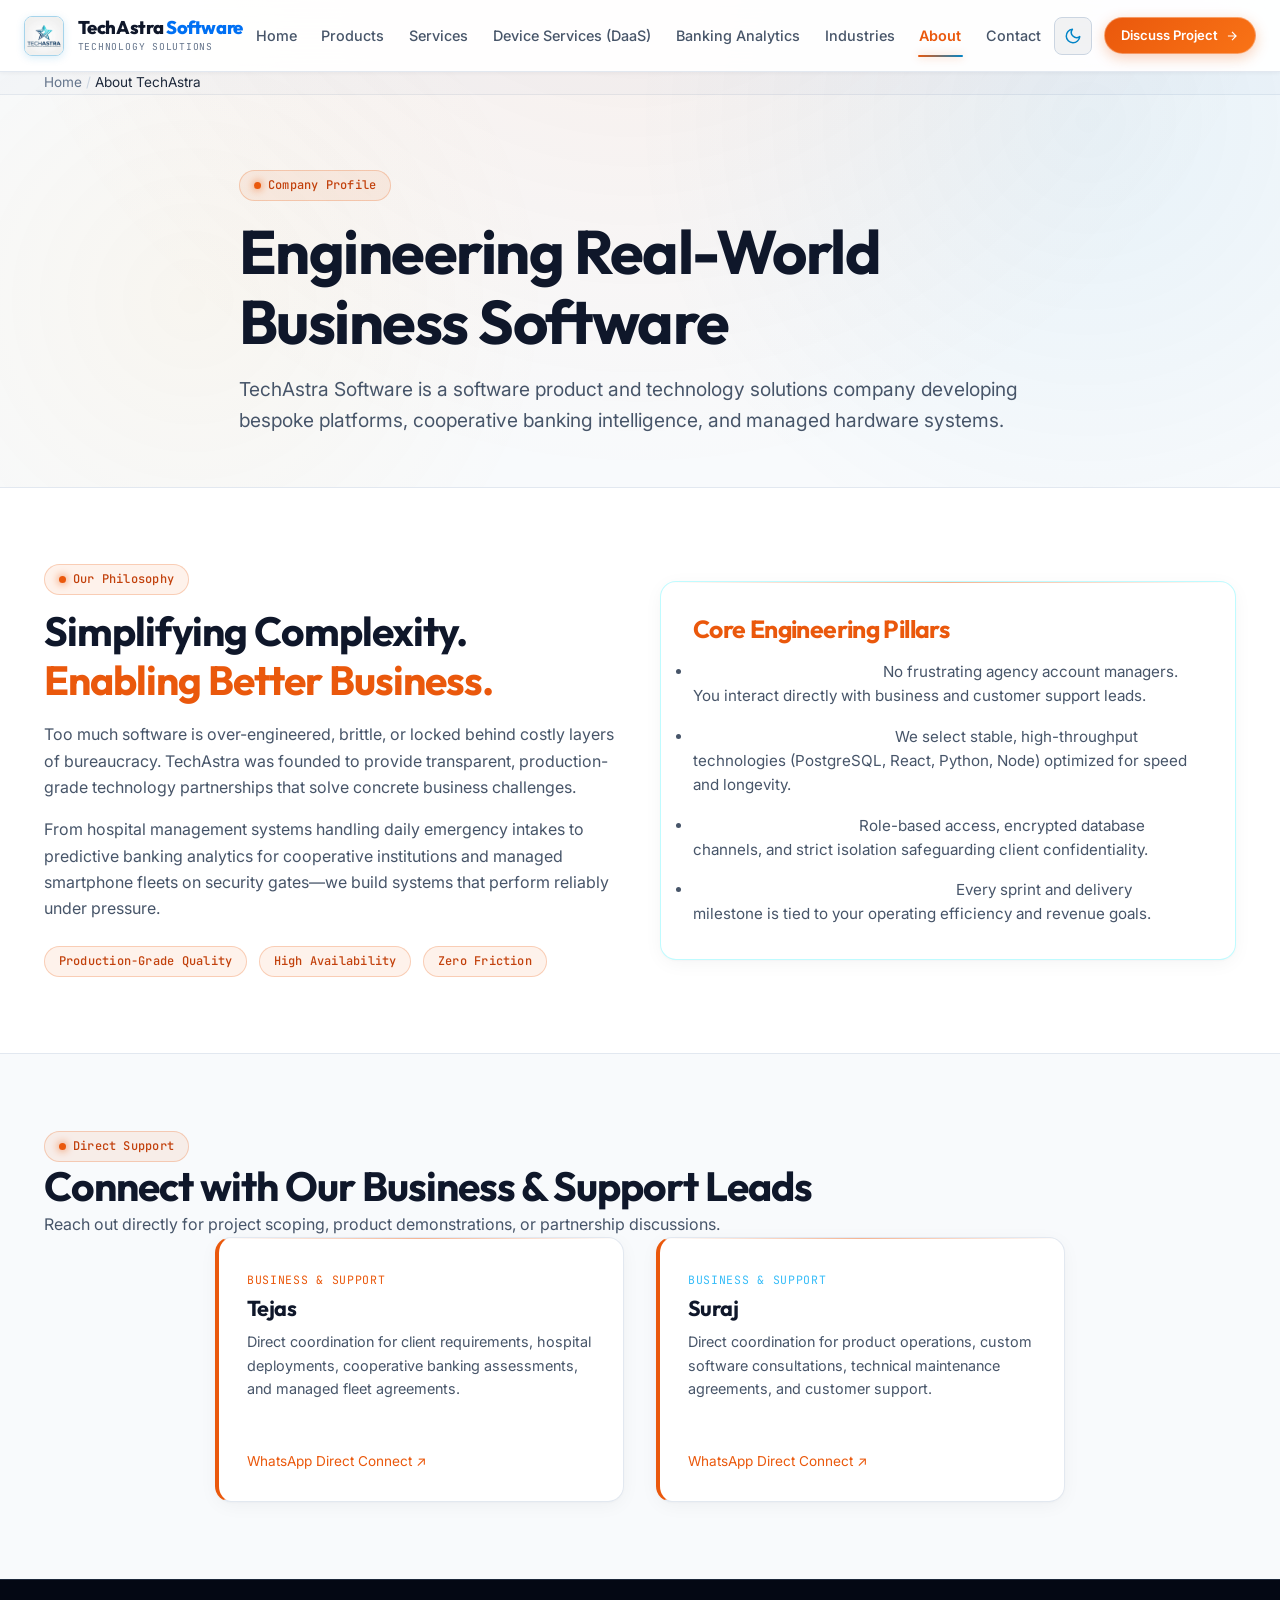
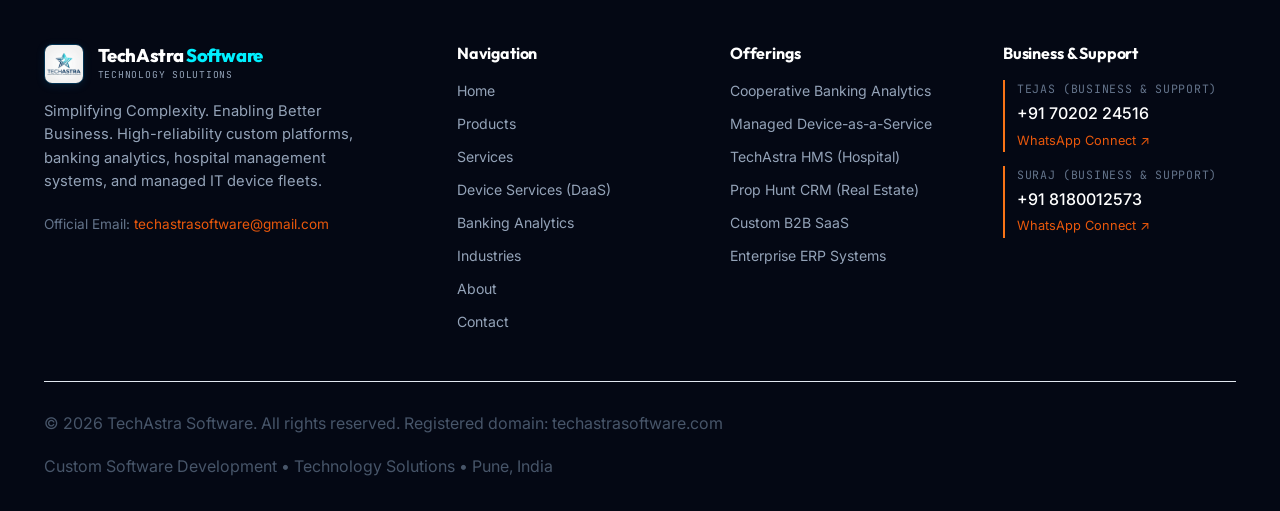
==== commit a3435b64: "feat: complete website redesign with day theme default, mobile responsiveness, and smart email inqui" ====
--- a/about.html
+++ b/about.html
@@ -1,5 +1,5 @@
 <!DOCTYPE html>
-<html lang="en">
+<html lang="en" data-theme="light">
 <head>
   <meta charset="UTF-8">
   <meta name="viewport" content="width=device-width, initial-scale=1.0">
@@ -10,7 +10,7 @@
   <meta name="description" content="Learn about TechAstra Software: our engineering philosophy, mission, and how we develop production-grade custom software, banking analytics, and managed technology platforms.">
   <meta name="keywords" content="About TechAstra Software, software engineering company India, custom software solutions, TechAstra profile, Pune technology solutions">
   <meta name="robots" content="index, follow">
-  <meta name="theme-color" content="#06090F">
+  <meta name="theme-color" content="#F8FAFC">
   <link rel="canonical" href="https://techastrasoftware.com/about.html">
 
   <!-- Open Graph / Facebook -->
@@ -38,6 +38,20 @@
 
   <!-- Master Stylesheet -->
   <link rel="stylesheet" href="css/styles.css">
+
+  <!-- Theme Initialization (Zero Flash: Light Theme Default) -->
+  <script>
+    (function() {
+      try {
+        var t = localStorage.getItem('techastra-theme');
+        if (t === 'dark') {
+          document.documentElement.setAttribute('data-theme', 'dark');
+        } else {
+          document.documentElement.setAttribute('data-theme', 'light');
+        }
+      } catch (e) {}
+    })();
+  </script>
 
   <!-- Structured Data (JSON-LD) -->
   <script type="application/ld+json">
@@ -85,6 +99,10 @@
       </nav>
 
       <div class="header-actions">
+        <button type="button" class="theme-toggle-btn" aria-label="Toggle light or dark theme" title="Switch Theme">
+          <svg class="theme-icon-sun" viewBox="0 0 24 24" width="18" height="18" fill="none" stroke="currentColor" stroke-width="2" stroke-linecap="round" stroke-linejoin="round"><circle cx="12" cy="12" r="5"></circle><line x1="12" y1="1" x2="12" y2="3"></line><line x1="12" y1="21" x2="12" y2="23"></line><line x1="4.22" y1="4.22" x2="5.64" y2="5.64"></line><line x1="18.36" y1="18.36" x2="19.78" y2="19.78"></line><line x1="1" y1="12" x2="3" y2="12"></line><line x1="21" y1="12" x2="23" y2="12"></line><line x1="4.22" y1="19.78" x2="5.64" y2="18.36"></line><line x1="18.36" y1="5.64" x2="19.78" y2="4.22"></line></svg>
+          <svg class="theme-icon-moon" viewBox="0 0 24 24" width="18" height="18" fill="none" stroke="currentColor" stroke-width="2" stroke-linecap="round" stroke-linejoin="round"><path d="M21 12.79A9 9 0 1 1 11.21 3 7 7 0 0 0 21 12.79z"></path></svg>
+        </button>
         <a href="contact.html" class="header-cta-btn">
           <span>Discuss Project</span>
           <svg viewBox="0 0 24 24" fill="none" stroke="currentColor" stroke-width="2"><path d="M5 12h14M12 5l7 7-7 7"/></svg>
@@ -103,9 +121,15 @@
         <span class="brand-name">TechAstra <span>Software</span></span>
         <span class="brand-subtext">Technology Solutions</span>
       </div>
-      <button type="button" class="mobile-menu-btn mobile-drawer-close" aria-label="Close navigation menu">
-        <svg viewBox="0 0 24 24" fill="none" stroke="currentColor" stroke-width="2"><line x1="18" y1="6" x2="6" y2="18"></line><line x1="6" y1="6" x2="18" y2="18"></line></svg>
-      </button>
+      <div style="display: flex; align-items: center; gap: 0.5rem;">
+        <button type="button" class="theme-toggle-btn" aria-label="Toggle light or dark theme" title="Switch Theme">
+          <svg class="theme-icon-sun" viewBox="0 0 24 24" width="18" height="18" fill="none" stroke="currentColor" stroke-width="2" stroke-linecap="round" stroke-linejoin="round"><circle cx="12" cy="12" r="5"></circle><line x1="12" y1="1" x2="12" y2="3"></line><line x1="12" y1="21" x2="12" y2="23"></line><line x1="4.22" y1="4.22" x2="5.64" y2="5.64"></line><line x1="18.36" y1="18.36" x2="19.78" y2="19.78"></line><line x1="1" y1="12" x2="3" y2="12"></line><line x1="21" y1="12" x2="23" y2="12"></line><line x1="4.22" y1="19.78" x2="5.64" y2="18.36"></line><line x1="18.36" y1="5.64" x2="19.78" y2="4.22"></line></svg>
+          <svg class="theme-icon-moon" viewBox="0 0 24 24" width="18" height="18" fill="none" stroke="currentColor" stroke-width="2" stroke-linecap="round" stroke-linejoin="round"><path d="M21 12.79A9 9 0 1 1 11.21 3 7 7 0 0 0 21 12.79z"></path></svg>
+        </button>
+        <button type="button" class="mobile-menu-btn mobile-drawer-close" aria-label="Close navigation menu">
+          <svg viewBox="0 0 24 24" fill="none" stroke="currentColor" stroke-width="2"><line x1="18" y1="6" x2="6" y2="18"></line><line x1="6" y1="6" x2="18" y2="18"></line></svg>
+        </button>
+      </div>
     </div>
     <nav class="mobile-drawer-nav">
       <a href="index.html">Home</a>
--- a/css/styles.css
+++ b/css/styles.css
@@ -1,32 +1,37 @@
 /* ==========================================================================
-   TechAstra Software — Unified Design System
-   Modern Executive Charcoal & Electric Cyan Aesthetic
-   Engineered for Perfect Consistency, Flawless Responsiveness & Zero Overflow
+   TechAstra Software — Cosmic Astra Design System
+   Aesthetic: Deep Space Obsidian, Starlight Indigo & Electric Celestial Cyan
+   Crafted with Zero Cumulative Layout Shift, Flawless Responsiveness & WCAG 2.2 AA
    ========================================================================== */
 
 /* --------------------------------------------------------------------------
-   1. Design Tokens & Variables
+   1. Design Tokens & Celestial Variables
    -------------------------------------------------------------------------- */
 :root {
-  /* Surface Palette (Executive Charcoal / Deep Slate) */
-  --bg-page: #06090F;
-  --bg-surface: #0B111E;
-  --bg-surface-elevated: #111827;
-  --bg-card: rgba(17, 24, 39, 0.72);
-  --bg-card-hover: rgba(26, 36, 56, 0.85);
-  --bg-glass: rgba(11, 17, 30, 0.82);
-
-  /* Borders & Dividers */
+  /* Cosmic Surface Palette */
+  --bg-page: #030712;
+  --bg-surface: #060B18;
+  --bg-surface-elevated: #0B132B;
+  --bg-card: rgba(11, 19, 38, 0.68);
+  --bg-card-hover: rgba(16, 28, 56, 0.85);
+  --bg-glass: rgba(7, 13, 26, 0.78);
+  --bg-glass-input: rgba(11, 19, 38, 0.55);
+
+  /* Hairlines, Borders & Starlight Bevels */
   --border-subtle: rgba(255, 255, 255, 0.08);
   --border-medium: rgba(255, 255, 255, 0.14);
-  --border-accent: rgba(0, 240, 255, 0.3);
-  --border-glow: rgba(0, 112, 243, 0.35);
-
-  /* Primary Brand Accents */
+  --border-accent: rgba(0, 240, 255, 0.35);
+  --border-glow: rgba(0, 112, 243, 0.45);
+  --border-indigo: rgba(99, 102, 241, 0.35);
+
+  /* Celestial Brand Accents */
   --brand-primary: #0070F3;
   --brand-primary-hover: #0058C6;
   --brand-cyan: #00F0FF;
   --brand-cyan-muted: #38BDF8;
+  --brand-indigo: #6366F1;
+  --brand-violet: #8B5CF6;
+  --brand-starlight: #F8FAFC;
   --brand-accent-teal: #14B8A6;
   
   /* Semantic Status */
@@ -34,7 +39,7 @@
   --color-warning: #F59E0B;
   --color-error: #EF4444;
 
-  /* Typography Colors — WCAG 2.2 AAA & AA Compliant */
+  /* Typography Colors — WCAG 2.2 AAA/AA High Contrast */
   --text-heading: #FFFFFF;
   --text-primary: #F1F5F9;
   --text-secondary: #94A3B8;
@@ -46,18 +51,19 @@
   --font-sans: 'Inter', -apple-system, BlinkMacSystemFont, 'Segoe UI', Roboto, sans-serif;
   --font-mono: 'JetBrains Mono', ui-monospace, SFMono-Regular, Menlo, Monaco, Consolas, monospace;
 
-  /* Elevation Shadows */
-  --shadow-sm: 0 1px 3px rgba(0, 0, 0, 0.4);
-  --shadow-md: 0 4px 14px rgba(0, 0, 0, 0.5);
-  --shadow-lg: 0 12px 32px rgba(0, 0, 0, 0.65);
-  --shadow-glow: 0 0 24px rgba(0, 240, 255, 0.18);
+  /* Elevation Shadows & Cosmic Glows */
+  --shadow-sm: 0 1px 3px rgba(0, 0, 0, 0.5);
+  --shadow-md: 0 4px 16px rgba(0, 0, 0, 0.6);
+  --shadow-lg: 0 16px 40px rgba(0, 0, 0, 0.75);
+  --shadow-glow: 0 0 28px rgba(0, 240, 255, 0.22);
+  --shadow-cosmic: 0 12px 36px -8px rgba(0, 112, 243, 0.35), 0 0 24px rgba(99, 102, 241, 0.2);
 
   /* Border Radii */
   --radius-xs: 4px;
   --radius-sm: 8px;
   --radius-md: 12px;
-  --radius-lg: 18px;
-  --radius-xl: 24px;
+  --radius-lg: 16px;
+  --radius-xl: 22px;
   --radius-pill: 9999px;
 
   /* Layout Constraints */
@@ -65,11 +71,63 @@
   --container-wide: 1360px;
   --header-height: 72px;
 
-  /* Transitions */
+  /* Motion & Spring Physics */
   --ease-spring: cubic-bezier(0.16, 1, 0.3, 1);
   --transition-fast: 150ms ease;
   --transition-normal: 250ms var(--ease-spring);
   --transition-smooth: 400ms var(--ease-spring);
+}
+
+/* --------------------------------------------------------------------------
+   Light Theme: Solar Astra (Warm Energy & Technical Precision)
+   Color Psychology:
+   - Primary Accent: Solar Orange (#EA580C / #F97316) -> Innovation, warmth, forward-momentum
+   - Complementary: TechAstra Azure / Deep Cobalt (#0284C7 / #0070F3) -> Security, bank-grade trust
+   - Complementary Slate: Deep Obsidian Slate (#0F172A) -> Executive authority, crystal contrast
+   - Neutral Canvas: Soft Starlight Slate (#F8FAFC) -> Clean, glare-free, editorial finish
+   -------------------------------------------------------------------------- */
+[data-theme="light"] {
+  color-scheme: light;
+
+  /* Surfaces */
+  --bg-page: #F8FAFC;
+  --bg-surface: #FFFFFF;
+  --bg-surface-elevated: #F1F5F9;
+  --bg-card: #FFFFFF;
+  --bg-card-hover: #FFFFFF;
+  --bg-glass: rgba(255, 255, 255, 0.92);
+  --bg-glass-input: #FFFFFF;
+
+  /* Borders & Hairlines */
+  --border-subtle: #E2E8F0;
+  --border-medium: #CBD5E1;
+  --border-accent: rgba(234, 88, 12, 0.45);
+  --border-glow: rgba(234, 88, 12, 0.35);
+  --border-indigo: rgba(2, 132, 199, 0.35);
+
+  /* Accents (Solar Orange & TechAstra Logo Blue Complement) */
+  --brand-primary: #EA580C;
+  --brand-primary-hover: #C2410C;
+  --brand-cyan: #EA580C;
+  --brand-cyan-muted: #0284C7;
+  --brand-indigo: #0284C7;
+  --brand-violet: #6366F1;
+  --brand-starlight: #0F172A;
+  --brand-accent-teal: #0D9488;
+
+  /* Typography Colors — WCAG 2.2 AAA Contrast */
+  --text-heading: #0F172A;
+  --text-primary: #1E293B;
+  --text-secondary: #475569;
+  --text-muted: #64748B;
+  --text-accent: #EA580C;
+
+  /* Elevation Shadows & Solar Warm Glows */
+  --shadow-sm: 0 1px 3px rgba(15, 23, 42, 0.06);
+  --shadow-md: 0 4px 20px -2px rgba(15, 23, 42, 0.08);
+  --shadow-lg: 0 16px 40px -6px rgba(15, 23, 42, 0.12);
+  --shadow-glow: 0 0 28px rgba(249, 115, 22, 0.22);
+  --shadow-cosmic: 0 12px 32px -4px rgba(234, 88, 12, 0.16), 0 2px 8px rgba(2, 132, 199, 0.08);
 }
 
 /* --------------------------------------------------------------------------
@@ -105,18 +163,31 @@
   position: relative;
 }
 
-/* Subtle Architectural Ambient Background */
+/* Atmospheric Cosmic Nebula Ambient Background */
 body::before {
   content: '';
   position: fixed;
   top: 0;
   left: 0;
   right: 0;
-  height: 550px;
-  background: radial-gradient(circle 800px at 50% -150px, rgba(0, 112, 243, 0.12), transparent 70%),
-              radial-gradient(circle 600px at 85% 100px, rgba(0, 240, 255, 0.05), transparent 60%);
+  height: 650px;
+  background: radial-gradient(circle 900px at 50% -200px, rgba(0, 112, 243, 0.16), transparent 75%),
+              radial-gradient(circle 700px at 85% 120px, rgba(0, 240, 255, 0.08), transparent 65%),
+              radial-gradient(circle 600px at 15% 300px, rgba(99, 102, 241, 0.07), transparent 60%);
   pointer-events: none;
   z-index: 0;
+}
+
+/* Cosmic Background Canvas for Starfield / Constellations */
+.astra-canvas {
+  position: absolute;
+  top: 0;
+  left: 0;
+  width: 100%;
+  height: 100%;
+  pointer-events: none;
+  z-index: 1;
+  opacity: 0.9;
 }
 
 /* --------------------------------------------------------------------------
@@ -132,10 +203,10 @@
   overflow-wrap: break-word;
 }
 
-h1 { font-size: clamp(2.2rem, 4.5vw, 3.75rem); line-height: 1.15; }
-h2 { font-size: clamp(1.75rem, 3.2vw, 2.5rem); }
-h3 { font-size: clamp(1.25rem, 2vw, 1.5rem); }
-h4 { font-size: 1.125rem; font-weight: 600; }
+h1 { font-size: clamp(2.3rem, 4.8vw, 3.85rem); line-height: 1.15; }
+h2 { font-size: clamp(1.8rem, 3.2vw, 2.55rem); }
+h3 { font-size: clamp(1.3rem, 2vw, 1.55rem); }
+h4 { font-size: 1.15rem; font-weight: 600; }
 
 p {
   color: var(--text-secondary);
@@ -146,7 +217,7 @@
 }
 
 p.lead {
-  font-size: clamp(1.05rem, 1.5vw, 1.2rem);
+  font-size: clamp(1.08rem, 1.5vw, 1.22rem);
   color: var(--text-primary);
   line-height: 1.6;
 }
@@ -157,26 +228,33 @@
   transition: color var(--transition-fast);
 }
 
-img, svg {
-  display: block;
-  max-width: 100%;
-  height: auto;
-}
-
-ul, ol {
-  list-style: none;
+/* Cosmic Gradient Headline Text */
+.gradient-text-cosmic {
+  background: linear-gradient(135deg, #FFFFFF 30%, var(--brand-cyan) 85%, var(--brand-indigo) 100%);
+  -webkit-background-clip: text;
+  -webkit-text-fill-color: transparent;
+  display: inline-block;
+}
+
+.gradient-text-astra {
+  background: linear-gradient(135deg, var(--brand-cyan) 0%, #60A5FA 50%, var(--brand-violet) 100%);
+  -webkit-background-clip: text;
+  -webkit-text-fill-color: transparent;
+  display: inline-block;
 }
 
 /* --------------------------------------------------------------------------
-   4. Layout & Containers
+   4. Layout Containers & Grid System
    -------------------------------------------------------------------------- */
 .container {
   width: 100%;
   max-width: var(--container-max);
   margin-left: auto;
   margin-right: auto;
-  padding-left: 1.25rem;
-  padding-right: 1.25rem;
+  padding-left: 1.5rem;
+  padding-right: 1.5rem;
+  position: relative;
+  z-index: 2;
 }
 
 .container-wide {
@@ -184,72 +262,73 @@
   max-width: var(--container-wide);
   margin-left: auto;
   margin-right: auto;
-  padding-left: 1.25rem;
-  padding-right: 1.25rem;
+  padding-left: 1.5rem;
+  padding-right: 1.5rem;
+  position: relative;
+  z-index: 2;
 }
 
 .section-padding {
   padding-top: clamp(3.5rem, 6vw, 6rem);
   padding-bottom: clamp(3.5rem, 6vw, 6rem);
   position: relative;
-  z-index: 1;
-}
-
-.section-padding-sm {
-  padding-top: clamp(2.5rem, 4vw, 4rem);
-  padding-bottom: clamp(2.5rem, 4vw, 4rem);
-  position: relative;
-  z-index: 1;
-}
-
-.section-header {
-  margin-bottom: clamp(2rem, 4vw, 3.5rem);
-}
-
-.section-header.text-center {
-  text-align: center;
-  max-width: 760px;
-  margin-left: auto;
-  margin-right: auto;
-}
-
-.section-lead {
-  margin-top: 0.75rem;
-  font-size: 1.1rem;
-  color: var(--text-secondary);
-  line-height: 1.6;
-}
-
-/* Strict Grid Utilities */
+  z-index: 2;
+}
+
+.bg-surface {
+  background-color: var(--bg-surface);
+  border-top: 1px solid var(--border-subtle);
+  border-bottom: 1px solid var(--border-subtle);
+}
+
+.bg-elevated {
+  background-color: var(--bg-surface-elevated);
+}
+
+/* Grids */
 .grid {
   display: grid;
   gap: 1.5rem;
-  width: 100%;
-}
-
-.grid-2 {
-  grid-template-columns: repeat(auto-fit, minmax(min(100%, 360px), 1fr));
-}
-
-.grid-3 {
-  grid-template-columns: repeat(auto-fit, minmax(min(100%, 320px), 1fr));
-}
-
-.grid-4 {
-  grid-template-columns: repeat(auto-fit, minmax(min(100%, 250px), 1fr));
+}
+
+.grid-2 { grid-template-columns: repeat(2, 1fr); }
+.grid-3 { grid-template-columns: repeat(3, 1fr); }
+.grid-4 { grid-template-columns: repeat(4, 1fr); }
+
+@media (max-width: 960px) {
+  .grid-2, .grid-3, .grid-4 { grid-template-columns: 1fr; }
+}
+
+@media (min-width: 961px) and (max-width: 1140px) {
+  .grid-3, .grid-4 { grid-template-columns: repeat(2, 1fr); }
+}
+
+/* Bento Grid System */
+.bento-grid {
+  display: grid;
+  grid-template-columns: repeat(12, 1fr);
+  gap: 1.5rem;
+}
+
+.bento-col-4 { grid-column: span 4; }
+.bento-col-6 { grid-column: span 6; }
+.bento-col-8 { grid-column: span 8; }
+.bento-col-12 { grid-column: span 12; }
+
+@media (max-width: 960px) {
+  .bento-col-4, .bento-col-6, .bento-col-8 {
+    grid-column: span 12;
+  }
 }
 
 /* --------------------------------------------------------------------------
-   5. Global Header & Navigation
+   5. Global Header (Locked 72px Glassmorphic)
    -------------------------------------------------------------------------- */
 .site-header {
   position: sticky;
   top: 0;
-  left: 0;
   width: 100%;
   height: var(--header-height);
-  min-height: var(--header-height);
-  max-height: var(--header-height);
   background: var(--bg-glass);
   backdrop-filter: blur(16px);
   -webkit-backdrop-filter: blur(16px);
@@ -257,23 +336,22 @@
   z-index: 1000;
   display: flex;
   align-items: center;
-  box-sizing: border-box;
 }
 
 .site-header .container-wide {
   display: flex;
   align-items: center;
   justify-content: space-between;
-  gap: 1rem;
-}
-
-/* Brand Link */
+  width: 100%;
+}
+
+/* Official TechAstra Logo & Brand */
 .brand-link {
   display: flex;
   align-items: center;
-  gap: 0.75rem;
+  gap: 0.85rem;
+  text-decoration: none;
   flex-shrink: 0;
-  user-select: none;
 }
 
 .brand-logo-img {
@@ -281,23 +359,28 @@
   height: 40px;
   border-radius: var(--radius-sm);
   object-fit: cover;
-  border: 1px solid var(--border-medium);
-  box-shadow: 0 0 12px rgba(0, 112, 243, 0.2);
+  border: 1px solid var(--border-accent);
+  box-shadow: 0 0 12px rgba(0, 240, 255, 0.25);
+  transition: transform var(--transition-fast), box-shadow var(--transition-fast);
+}
+
+.brand-link:hover .brand-logo-img {
+  transform: scale(1.04);
+  box-shadow: 0 0 18px rgba(0, 240, 255, 0.45);
 }
 
 .brand-text-wrap {
   display: flex;
   flex-direction: column;
-  line-height: 1.15;
 }
 
 .brand-name {
   font-family: var(--font-heading);
-  font-size: 1.12rem;
   font-weight: 800;
+  font-size: 1.15rem;
+  letter-spacing: -0.02em;
   color: #FFFFFF;
-  letter-spacing: -0.015em;
-  white-space: nowrap;
+  line-height: 1.15;
 }
 
 .brand-name span {
@@ -305,43 +388,49 @@
 }
 
 .brand-subtext {
-  font-size: 0.58rem;
-  font-weight: 700;
+  font-family: var(--font-mono);
+  font-size: 0.6rem;
   color: var(--text-muted);
+  text-transform: uppercase;
   letter-spacing: 0.08em;
-  text-transform: uppercase;
-  white-space: nowrap;
+  margin-top: 1px;
 }
 
 /* Desktop Navigation */
 .main-nav {
   display: flex;
   align-items: center;
-  gap: 0.4rem;
+  gap: 1.35rem;
 }
 
 .nav-link {
-  font-size: 0.86rem;
+  font-size: 0.9rem;
   font-weight: 500;
   color: var(--text-secondary);
-  padding: 0.42rem 0.8rem;
-  border-radius: var(--radius-pill);
-  transition: color var(--transition-fast), background var(--transition-fast);
-  white-space: nowrap;
-  border: 1px solid transparent;
-  display: inline-block;
+  position: relative;
+  padding: 0.35rem 0.1rem;
+  transition: color var(--transition-fast);
 }
 
 .nav-link:hover {
   color: #FFFFFF;
-  background: rgba(255, 255, 255, 0.06);
 }
 
 .nav-link.active {
-  color: #FFFFFF;
-  background: rgba(255, 255, 255, 0.08);
-  border-color: rgba(255, 255, 255, 0.12);
-  font-weight: 500;
+  color: var(--brand-cyan);
+  font-weight: 600;
+}
+
+.nav-link.active::after {
+  content: '';
+  position: absolute;
+  bottom: -4px;
+  left: 0;
+  right: 0;
+  height: 2px;
+  background: linear-gradient(90deg, var(--brand-cyan), var(--brand-indigo));
+  border-radius: 2px;
+  box-shadow: 0 0 8px var(--brand-cyan);
 }
 
 /* Header CTAs */
@@ -355,22 +444,23 @@
 .header-cta-btn {
   display: inline-flex;
   align-items: center;
-  gap: 0.4rem;
+  gap: 0.45rem;
   background: linear-gradient(135deg, #0070F3, #00B4D8);
   color: #FFFFFF;
   font-weight: 600;
   font-size: 0.82rem;
-  padding: 0.45rem 0.95rem;
+  padding: 0.45rem 1rem;
   border-radius: var(--radius-pill);
-  border: 1px solid rgba(255, 255, 255, 0.2);
-  box-shadow: 0 2px 8px rgba(0, 112, 243, 0.3);
+  border: 1px solid rgba(255, 255, 255, 0.25);
+  box-shadow: 0 2px 10px rgba(0, 112, 243, 0.35);
   transition: all var(--transition-normal);
   white-space: nowrap;
 }
 
 .header-cta-btn:hover {
   transform: translateY(-1px);
-  box-shadow: 0 4px 14px rgba(0, 240, 255, 0.4);
+  box-shadow: 0 4px 16px rgba(0, 240, 255, 0.45);
+  border-color: rgba(0, 240, 255, 0.5);
 }
 
 .header-cta-btn svg {
@@ -383,7 +473,59 @@
   transform: translateX(2px);
 }
 
-/* Hamburger Button */
+/* Theme Toggle Button (Desktop & Mobile Drawer) */
+.theme-toggle-btn {
+  display: inline-flex;
+  align-items: center;
+  justify-content: center;
+  width: 38px;
+  height: 38px;
+  border-radius: var(--radius-sm);
+  background: rgba(255, 255, 255, 0.06);
+  border: 1px solid var(--border-medium);
+  color: #F59E0B;
+  cursor: pointer;
+  padding: 0;
+  transition: all var(--transition-fast);
+  flex-shrink: 0;
+}
+
+.theme-toggle-btn:hover {
+  background: rgba(255, 255, 255, 0.12);
+  border-color: var(--brand-cyan);
+  transform: rotate(15deg) scale(1.05);
+}
+
+.theme-icon-sun {
+  display: block;
+}
+
+.theme-icon-moon {
+  display: none;
+}
+
+[data-theme="light"] .theme-toggle-btn {
+  background: rgba(15, 23, 42, 0.05);
+  border-color: #CBD5E1;
+  color: #0284C7;
+}
+
+[data-theme="light"] .theme-toggle-btn:hover {
+  background: #FFF7ED;
+  border-color: #EA580C;
+  color: #EA580C;
+  transform: rotate(-15deg) scale(1.05);
+}
+
+[data-theme="light"] .theme-icon-sun {
+  display: none;
+}
+
+[data-theme="light"] .theme-icon-moon {
+  display: block;
+}
+
+/* Mobile Toggle */
 .mobile-menu-btn {
   display: none;
   background: rgba(255, 255, 255, 0.05);
@@ -412,7 +554,7 @@
   right: -100%;
   width: min(85vw, 360px);
   height: 100vh;
-  background: #090E17;
+  background: #060B18;
   border-left: 1px solid var(--border-medium);
   z-index: 2000;
   display: flex;
@@ -448,27 +590,28 @@
 }
 
 .mobile-drawer-nav a {
-  font-size: 1rem;
+  padding: 0.75rem 1rem;
+  font-size: 0.95rem;
   font-weight: 500;
   color: var(--text-secondary);
-  padding: 0.75rem 1rem;
-  border-radius: var(--radius-md);
+  border-radius: var(--radius-sm);
   transition: all var(--transition-fast);
 }
 
 .mobile-drawer-nav a:hover,
 .mobile-drawer-nav a.active {
-  color: #FFFFFF;
-  background: rgba(255, 255, 255, 0.06);
+  background: rgba(0, 112, 243, 0.12);
+  color: var(--brand-cyan);
 }
 
 .mobile-drawer-footer {
   padding-top: 1.25rem;
   border-top: 1px solid var(--border-subtle);
+  margin-top: auto;
 }
 
 /* --------------------------------------------------------------------------
-   7. Buttons & Interactive Primitives
+   7. Buttons & Badges
    -------------------------------------------------------------------------- */
 .btn {
   display: inline-flex;
@@ -476,188 +619,303 @@
   justify-content: center;
   gap: 0.5rem;
   font-family: var(--font-sans);
-  font-size: 0.95rem;
+  font-size: 0.92rem;
   font-weight: 600;
-  line-height: 1;
-  padding: 0.8rem 1.6rem;
+  padding: 0.65rem 1.4rem;
   border-radius: var(--radius-pill);
   cursor: pointer;
   transition: all var(--transition-normal);
   border: 1px solid transparent;
-  text-align: center;
   white-space: nowrap;
-}
-
-.btn:active {
-  transform: scale(0.98);
+  text-decoration: none;
 }
 
 .btn-primary {
-  background: linear-gradient(135deg, var(--brand-primary), #00A6FB);
+  background: linear-gradient(135deg, #0070F3 0%, #00B4D8 100%);
   color: #FFFFFF;
-  border-color: rgba(255, 255, 255, 0.15);
-  box-shadow: 0 4px 14px rgba(0, 112, 243, 0.35);
+  border-color: rgba(255, 255, 255, 0.2);
+  box-shadow: 0 4px 16px rgba(0, 112, 243, 0.35);
 }
 
 .btn-primary:hover {
-  background: linear-gradient(135deg, #0060DF, #0096E6);
-  box-shadow: 0 6px 20px rgba(0, 240, 255, 0.4);
   transform: translateY(-2px);
+  box-shadow: 0 6px 22px rgba(0, 240, 255, 0.45);
+  border-color: rgba(0, 240, 255, 0.5);
   color: #FFFFFF;
 }
 
 .btn-secondary {
-  background: rgba(255, 255, 255, 0.06);
+  background: rgba(255, 255, 255, 0.05);
+  color: #FFFFFF;
+  border: 1px solid var(--border-medium);
+  backdrop-filter: blur(8px);
+}
+
+.btn-secondary:hover {
+  background: rgba(255, 255, 255, 0.1);
+  border-color: var(--border-accent);
+  color: var(--brand-cyan);
+  transform: translateY(-2px);
+}
+
+.btn-outline {
+  background: transparent;
   color: var(--text-primary);
-  border-color: var(--border-medium);
-  backdrop-filter: blur(8px);
-}
-
-.btn-secondary:hover {
-  background: rgba(255, 255, 255, 0.12);
-  border-color: rgba(255, 255, 255, 0.25);
-  color: #FFFFFF;
-  transform: translateY(-2px);
+  border: 1px solid var(--border-medium);
+}
+
+.btn-outline:hover {
+  background: rgba(255, 255, 255, 0.05);
+  border-color: var(--brand-cyan);
+  color: var(--brand-cyan);
 }
 
 .btn-outline-cyan {
   background: transparent;
   color: var(--brand-cyan);
-  border-color: rgba(0, 240, 255, 0.4);
+  border: 1px solid rgba(0, 240, 255, 0.35);
 }
 
 .btn-outline-cyan:hover {
   background: rgba(0, 240, 255, 0.1);
   border-color: var(--brand-cyan);
-  color: #FFFFFF;
-  box-shadow: var(--shadow-glow);
+  box-shadow: 0 0 14px rgba(0, 240, 255, 0.25);
 }
 
 .btn-sm {
   font-size: 0.82rem;
-  padding: 0.48rem 1rem;
+  padding: 0.45rem 1rem;
 }
 
 .btn-lg {
-  font-size: 1.02rem;
-  padding: 0.95rem 2rem;
-}
-
-/* Badges & Tags */
+  font-size: 1rem;
+  padding: 0.8rem 1.75rem;
+}
+
+/* Badges & Chips */
 .badge {
   display: inline-flex;
   align-items: center;
-  gap: 0.5rem;
+  gap: 0.45rem;
   font-family: var(--font-mono);
-  font-size: 0.78rem;
-  font-weight: 600;
-  text-transform: uppercase;
-  letter-spacing: 0.05em;
-  padding: 0.35rem 0.85rem;
+  font-size: 0.75rem;
+  font-weight: 500;
+  color: var(--brand-cyan-muted);
+  background: rgba(0, 240, 255, 0.08);
+  border: 1px solid rgba(0, 240, 255, 0.22);
+  padding: 0.3rem 0.85rem;
   border-radius: var(--radius-pill);
-  background: rgba(0, 112, 243, 0.12);
-  border: 1px solid rgba(0, 240, 255, 0.25);
-  color: var(--brand-cyan);
-  width: fit-content;
-}
-
-.badge .dot {
-  width: 6px;
-  height: 6px;
+  letter-spacing: 0.02em;
+}
+
+.badge-live {
+  background: rgba(16, 185, 129, 0.12);
+  color: #34D399;
+  border-color: rgba(16, 185, 129, 0.3);
+}
+
+.badge-platform {
+  background: rgba(99, 102, 241, 0.12);
+  color: #A5B4FC;
+  border-color: rgba(99, 102, 241, 0.3);
+}
+
+/* Pulsing Status Dot */
+.dot {
+  width: 7px;
+  height: 7px;
   border-radius: 50%;
-  background-color: var(--brand-cyan);
+  background: var(--brand-cyan);
   box-shadow: 0 0 8px var(--brand-cyan);
+  display: inline-block;
+  animation: pulse-dot 2.5s infinite;
+}
+
+.dot-green {
+  background: #10B981;
+  box-shadow: 0 0 8px #10B981;
+}
+
+@keyframes pulse-dot {
+  0% { transform: scale(0.95); opacity: 0.7; }
+  50% { transform: scale(1.2); opacity: 1; }
+  100% { transform: scale(0.95); opacity: 0.7; }
 }
 
 .mono-tag {
   font-family: var(--font-mono);
-  font-size: 0.75rem;
+  font-size: 0.72rem;
   color: var(--text-muted);
   text-transform: uppercase;
-  letter-spacing: 0.05em;
+  letter-spacing: 0.06em;
+}
+
+/* Hero Badge Group — Responsive & Never Deforms into an Oval on Mobile */
+.hero-badge-wrap {
+  display: inline-flex;
+  align-items: center;
+  justify-content: center;
+  gap: 0.5rem;
+  margin-bottom: 1.5rem;
+  flex-wrap: wrap;
+  max-width: 100%;
+}
+
+.hero-badge {
+  font-size: 0.76rem;
+  padding: 0.32rem 0.85rem;
+  border-radius: 20px;
+  line-height: 1.35;
+  white-space: nowrap;
 }
 
 /* --------------------------------------------------------------------------
-   8. Cards & Bento Layouts
+   8. Cards, Bento Modules & Glass Panels
    -------------------------------------------------------------------------- */
-.card, .bento-card {
+.card {
   background: var(--bg-card);
+  backdrop-filter: blur(16px);
+  -webkit-backdrop-filter: blur(16px);
   border: 1px solid var(--border-subtle);
   border-radius: var(--radius-lg);
-  padding: clamp(1.25rem, 2.5vw, 2rem);
-  backdrop-filter: blur(12px);
-  -webkit-backdrop-filter: blur(12px);
+  padding: 1.75rem;
   transition: all var(--transition-normal);
-  display: flex;
-  flex-direction: column;
   position: relative;
   overflow: hidden;
-  box-sizing: border-box;
-  max-width: 100%;
-}
-
-.card:hover, .bento-card:hover {
+}
+
+/* Card Icons — Strict Professional Sizing Across All Pages */
+.card-icon {
+  width: 44px;
+  height: 44px;
+  min-width: 44px;
+  min-height: 44px;
+  max-width: 44px;
+  max-height: 44px;
+  border-radius: var(--radius-md);
+  background: rgba(0, 240, 255, 0.08);
+  border: 1px solid rgba(0, 240, 255, 0.22);
+  color: var(--brand-cyan);
+  display: inline-flex;
+  align-items: center;
+  justify-content: center;
+  margin-bottom: 1.15rem;
+  box-shadow: 0 0 14px rgba(0, 240, 255, 0.12);
+  transition: all var(--transition-normal);
+  flex-shrink: 0;
+}
+
+.card-icon svg {
+  width: 22px !important;
+  height: 22px !important;
+  max-width: 22px !important;
+  max-height: 22px !important;
+  stroke: currentColor;
+  stroke-width: 2;
+  flex-shrink: 0;
+}
+
+.card:hover .card-icon {
+  transform: translateY(-2px) scale(1.06);
+  border-color: var(--brand-cyan);
+  box-shadow: 0 0 20px rgba(0, 240, 255, 0.35);
+  background: rgba(0, 240, 255, 0.14);
+}
+
+.card-icon-azure {
+  background: rgba(0, 112, 243, 0.15) !important;
+  color: #38BDF8 !important;
+  border-color: rgba(0, 112, 243, 0.35) !important;
+}
+
+.tag-azure {
+  color: #38BDF8 !important;
+}
+
+[data-theme="light"] .card-icon-azure {
+  background: rgba(2, 132, 199, 0.1) !important;
+  color: #0284C7 !important;
+  border-color: rgba(2, 132, 199, 0.3) !important;
+  box-shadow: 0 2px 8px rgba(2, 132, 199, 0.12) !important;
+}
+
+[data-theme="light"] .tag-azure {
+  color: #0284C7 !important;
+}
+
+.card-footer {
+  margin-top: 1.25rem;
+  padding-top: 1rem;
+  border-top: 1px solid var(--border-subtle);
+  display: flex;
+  align-items: center;
+  justify-content: space-between;
+  gap: 0.75rem;
+  flex-wrap: wrap;
+}
+
+/* Starlight Top Bevel Beam */
+.card::before {
+  content: '';
+  position: absolute;
+  top: 0;
+  left: 0;
+  right: 0;
+  height: 1px;
+  background: linear-gradient(90deg, transparent, rgba(255, 255, 255, 0.25), transparent);
+  pointer-events: none;
+}
+
+.card:hover {
   background: var(--bg-card-hover);
   border-color: var(--border-accent);
-  transform: translateY(-2px);
-  box-shadow: 0 8px 24px rgba(0, 0, 0, 0.5), 0 0 16px rgba(0, 240, 255, 0.1);
-}
-
-.card-icon {
-  width: 46px;
-  height: 46px;
-  border-radius: var(--radius-md);
-  background: rgba(0, 112, 243, 0.12);
-  border: 1px solid rgba(0, 240, 255, 0.2);
-  color: var(--brand-cyan);
-  display: flex;
-  align-items: center;
-  justify-content: center;
-  margin-bottom: 1.25rem;
-  flex-shrink: 0;
-}
-
-.card-icon svg {
-  width: 24px;
-  height: 24px;
+  transform: translateY(-3px);
+  box-shadow: var(--shadow-cosmic);
 }
 
 .card-title {
   font-size: 1.25rem;
-  margin-bottom: 0.6rem;
+  margin-bottom: 0.65rem;
   color: #FFFFFF;
 }
 
 .card-desc {
-  font-size: 0.95rem;
+  font-size: 0.94rem;
   color: var(--text-secondary);
   line-height: 1.6;
-  margin-bottom: 1.25rem;
-  flex: 1;
-}
-
-.card-footer {
-  margin-top: auto;
-  padding-top: 1rem;
-  border-top: 1px solid var(--border-subtle);
-  display: flex;
-  align-items: center;
-  justify-content: space-between;
-  gap: 0.75rem;
 }
 
 /* --------------------------------------------------------------------------
-   9. Live Product / Portal Showcase Cards
+   9. Flagship Product Showcase Cards (HMS & Prop Hunt)
    -------------------------------------------------------------------------- */
 .portal-card {
-  background: linear-gradient(145deg, rgba(17, 24, 39, 0.9), rgba(11, 17, 30, 0.95));
-  border: 1px solid rgba(0, 240, 255, 0.25);
+  background: linear-gradient(180deg, rgba(13, 22, 44, 0.78) 0%, rgba(7, 13, 26, 0.88) 100%);
+  backdrop-filter: blur(18px);
+  -webkit-backdrop-filter: blur(18px);
+  border: 1px solid var(--border-medium);
   border-radius: var(--radius-xl);
-  padding: clamp(1.25rem, 3vw, 2.25rem);
-  box-shadow: var(--shadow-lg), 0 0 20px rgba(0, 112, 243, 0.15);
-  max-width: 100%;
-  box-sizing: border-box;
+  padding: clamp(1.5rem, 3vw, 2.25rem);
+  position: relative;
   overflow: hidden;
+  transition: all var(--transition-normal);
+  box-shadow: var(--shadow-md);
+}
+
+.portal-card::before {
+  content: '';
+  position: absolute;
+  top: 0;
+  left: 10%;
+  right: 10%;
+  height: 1px;
+  background: linear-gradient(90deg, transparent, var(--brand-cyan), transparent);
+  pointer-events: none;
+}
+
+.portal-card:hover {
+  border-color: var(--border-accent);
+  box-shadow: 0 16px 44px -10px rgba(0, 112, 243, 0.35), 0 0 24px rgba(0, 240, 255, 0.15);
+  transform: translateY(-3px);
 }
 
 .portal-header {
@@ -665,136 +923,159 @@
   align-items: flex-start;
   justify-content: space-between;
   gap: 1rem;
+  margin-bottom: 1.25rem;
   flex-wrap: wrap;
-  margin-bottom: 1.25rem;
-  border-bottom: 1px solid var(--border-subtle);
-  padding-bottom: 1.25rem;
-}
-
+}
+
+/* Live Deployment URL Badge */
 .portal-url-badge {
   display: inline-flex;
   align-items: center;
-  gap: 0.4rem;
-  background: rgba(0, 0, 0, 0.4);
-  border: 1px solid var(--border-medium);
+  gap: 0.5rem;
+  font-family: var(--font-mono);
+  font-size: 0.85rem;
+  color: var(--brand-cyan);
+  background: rgba(0, 240, 255, 0.08);
+  border: 1px solid rgba(0, 240, 255, 0.28);
+  padding: 0.45rem 0.95rem;
   border-radius: var(--radius-sm);
-  padding: 0.35rem 0.75rem;
-  font-family: var(--font-mono);
-  font-size: 0.78rem;
-  color: var(--brand-cyan);
-  max-width: 100%;
-  overflow: hidden;
-  text-overflow: ellipsis;
-  white-space: nowrap;
-}
-
-/* Metrics Grid Inside Cards */
+  text-decoration: none;
+  transition: all var(--transition-fast);
+}
+
+.portal-url-badge:hover {
+  background: rgba(0, 240, 255, 0.15);
+  border-color: var(--brand-cyan);
+  box-shadow: 0 0 12px rgba(0, 240, 255, 0.3);
+  color: #FFFFFF;
+}
+
+/* Metrics & Telemetry Strips */
 .metrics-strip {
   display: grid;
-  grid-template-columns: repeat(auto-fit, minmax(min(100%, 140px), 1fr));
-  gap: 0.85rem;
-  width: 100%;
-  margin: 1.25rem 0;
-  box-sizing: border-box;
-}
-
-.metric-item {
-  background: rgba(0, 0, 0, 0.35);
+  grid-template-columns: repeat(auto-fit, minmax(130px, 1fr));
+  gap: 0.75rem;
+  background: rgba(4, 8, 16, 0.65);
   border: 1px solid var(--border-subtle);
   border-radius: var(--radius-md);
-  padding: 0.85rem 1rem;
-  text-align: left;
+  padding: 0.9rem;
+  margin: 1.25rem 0;
+}
+
+.hero-metrics-strip {
+  background: rgba(8, 14, 28, 0.75);
+  border: 1px solid var(--border-medium);
+  border-radius: var(--radius-lg);
+  padding: 1.25rem;
+  backdrop-filter: blur(14px);
+  -webkit-backdrop-filter: blur(14px);
+  box-shadow: 0 8px 32px rgba(0, 0, 0, 0.4);
+}
+
+.metric-item {
+  text-align: center;
+  padding: 0.4rem;
 }
 
 .metric-val {
-  font-family: var(--font-mono);
-  font-size: 1.35rem;
+  font-family: var(--font-heading);
+  font-size: 1.25rem;
   font-weight: 700;
   color: #FFFFFF;
   line-height: 1.2;
 }
 
 .metric-lbl {
-  font-size: 0.75rem;
+  font-family: var(--font-mono);
+  font-size: 0.7rem;
   color: var(--text-muted);
   text-transform: uppercase;
   letter-spacing: 0.04em;
-  margin-top: 0.25rem;
+  margin-top: 0.2rem;
 }
 
 /* --------------------------------------------------------------------------
-   10. Form Controls & Contact Layouts
+   10. Interactive Form System
    -------------------------------------------------------------------------- */
+.form-card {
+  background: var(--bg-card);
+  backdrop-filter: blur(16px);
+  -webkit-backdrop-filter: blur(16px);
+  border: 1px solid var(--border-medium);
+  border-radius: var(--radius-xl);
+  padding: clamp(1.75rem, 4vw, 2.75rem);
+}
+
 .form-group {
-  margin-bottom: 1.25rem;
-  display: flex;
-  flex-direction: column;
-  gap: 0.4rem;
+  margin-bottom: 1.35rem;
 }
 
 .form-label {
+  display: block;
+  font-family: var(--font-sans);
   font-size: 0.88rem;
   font-weight: 600;
   color: var(--text-primary);
-}
-
-.form-label .req {
+  margin-bottom: 0.45rem;
+}
+
+.form-label span.req {
   color: var(--color-error);
 }
 
 .form-control {
   width: 100%;
-  background: rgba(11, 17, 30, 0.8);
-  border: 1px solid var(--border-medium);
-  border-radius: var(--radius-md);
-  padding: 0.85rem 1rem;
+  background: var(--bg-glass-input);
+  border: 1px solid var(--border-subtle);
+  color: #FFFFFF;
   font-family: var(--font-sans);
   font-size: 0.95rem;
-  color: #FFFFFF;
+  padding: 0.75rem 1rem;
+  border-radius: var(--radius-sm);
   outline: none;
   transition: all var(--transition-fast);
-  box-sizing: border-box;
 }
 
 .form-control:focus {
   border-color: var(--brand-cyan);
-  box-shadow: 0 0 0 3px rgba(0, 240, 255, 0.15);
-  background: rgba(15, 23, 42, 0.95);
-}
-
-.form-control::placeholder {
-  color: var(--text-muted);
+  box-shadow: 0 0 0 3px rgba(0, 240, 255, 0.22);
+  background: rgba(11, 19, 38, 0.85);
+}
+
+textarea.form-control {
+  min-height: 120px;
+  resize: vertical;
 }
 
 select.form-control {
-  cursor: pointer;
   appearance: none;
-  background-image: url("data:image/svg+xml,%3Csvg xmlns='http://www.w3.org/2000/svg' width='16' height='16' viewBox='0 0 24 24' fill='none' stroke='%2394A3B8' stroke-width='2'%3E%3Cpath d='M6 9l6 6 6-6'/%3E%3C/svg%3E");
+  background-image: url("data:image/svg+xml,%3Csvg xmlns='http://www.w3.org/2000/svg' width='16' height='16' viewBox='0 0 24 24' fill='none' stroke='%2394A3B8' stroke-width='2' stroke-linecap='round' stroke-linejoin='round'%3E%3Cpolyline points='6 9 12 15 18 9'%3E%3C/polyline%3E%3C/svg%3E");
   background-repeat: no-repeat;
   background-position: right 1rem center;
   padding-right: 2.5rem;
 }
 
+.form-feedback {
+  font-size: 0.8rem;
+  margin-top: 0.35rem;
+  display: none;
+}
+
+.form-feedback.is-invalid {
+  color: var(--color-error);
+  display: block;
+}
+
 /* --------------------------------------------------------------------------
-   11. Breadcrumbs
+   11. Breadcrumbs & Micro-components
    -------------------------------------------------------------------------- */
 .breadcrumb-trail {
-  padding: 1.25rem 0;
-  border-bottom: 1px solid var(--border-subtle);
-  background: rgba(11, 17, 30, 0.4);
-}
-
-.breadcrumb-trail .container {
   display: flex;
   align-items: center;
   gap: 0.5rem;
   font-size: 0.85rem;
   color: var(--text-muted);
-  flex-wrap: wrap;
-}
-
-.breadcrumb-trail a {
-  color: var(--text-secondary);
+  margin-bottom: 1.5rem;
 }
 
 .breadcrumb-trail a:hover {
@@ -810,16 +1091,16 @@
    -------------------------------------------------------------------------- */
 .site-footer {
   margin-top: auto;
-  background: #04060A;
+  background: #020409;
   border-top: 1px solid var(--border-subtle);
-  padding: clamp(3rem, 5vw, 4.5rem) 0 2rem;
+  padding: clamp(3.5rem, 5vw, 5rem) 0 2rem;
   position: relative;
   z-index: 10;
 }
 
 .footer-grid {
   display: grid;
-  grid-template-columns: 1.5fr repeat(3, 1fr);
+  grid-template-columns: 1.6fr repeat(3, 1fr);
   gap: 2.5rem;
   margin-bottom: 3rem;
 }
@@ -829,7 +1110,7 @@
   color: var(--text-secondary);
   line-height: 1.6;
   margin: 1rem 0 1.25rem;
-  max-width: 320px;
+  max-width: 340px;
 }
 
 .footer-heading {
@@ -864,7 +1145,7 @@
 }
 
 .footer-contact-person {
-  border-left: 2px solid var(--brand-primary);
+  border-left: 2px solid var(--brand-cyan);
   padding-left: 0.75rem;
 }
 
@@ -878,6 +1159,19 @@
   flex-wrap: wrap;
   font-size: 0.85rem;
   color: var(--text-muted);
+}
+
+.footer-status-pill {
+  display: inline-flex;
+  align-items: center;
+  gap: 0.45rem;
+  background: rgba(16, 185, 129, 0.1);
+  border: 1px solid rgba(16, 185, 129, 0.25);
+  color: #34D399;
+  padding: 0.25rem 0.65rem;
+  border-radius: var(--radius-pill);
+  font-family: var(--font-mono);
+  font-size: 0.72rem;
 }
 
 /* --------------------------------------------------------------------------
@@ -897,38 +1191,72 @@
 
   .mobile-menu-btn {
     display: inline-flex;
+    flex-shrink: 0;
   }
 
   :root {
     --header-height: 64px;
   }
 
+  .site-header {
+    width: 100%;
+    max-width: 100vw;
+  }
+
   .site-header .container-wide {
-    padding-left: 1rem;
-    padding-right: 1rem;
+    padding-left: 0.85rem;
+    padding-right: 0.85rem;
+    width: 100%;
+    box-sizing: border-box;
+  }
+
+  .brand-link {
+    min-width: 0;
+    flex-shrink: 1;
+    gap: 0.6rem;
   }
 
   .brand-logo-img {
     width: 34px;
     height: 34px;
+    flex-shrink: 0;
+  }
+
+  .brand-text-wrap {
+    min-width: 0;
   }
 
   .brand-name {
     font-size: 1.02rem;
+    white-space: nowrap;
   }
 
   .brand-subtext {
-    font-size: 0.52rem;
-    letter-spacing: 0.05em;
+    font-size: 0.5rem;
+    letter-spacing: 0.04em;
+  }
+
+  .header-actions {
+    gap: 0.45rem;
+    flex-shrink: 0;
+    margin-left: auto;
   }
 
   .header-cta-btn {
-    padding: 0.38rem 0.75rem;
-    font-size: 0.76rem;
-  }
-
-  .header-actions {
-    gap: 0.5rem;
+    padding: 0.38rem 0.8rem;
+    font-size: 0.78rem;
+    flex-shrink: 0;
+  }
+
+  .theme-toggle-btn {
+    width: 36px;
+    height: 36px;
+    flex-shrink: 0;
+  }
+
+  .section-padding {
+    padding-top: clamp(2.5rem, 5vw, 4rem);
+    padding-bottom: clamp(2.5rem, 5vw, 4rem);
   }
 }
 
@@ -940,27 +1268,98 @@
 
   .btn {
     width: 100%;
+    min-height: 44px;
   }
 
   .hero-cta-group {
     flex-direction: column;
     width: 100%;
+    gap: 0.75rem;
   }
 
   .portal-header {
     flex-direction: column;
     align-items: flex-start;
-  }
-}
-
-/* Micro-screen optimization (iPhone SE / 360px) */
-@media (max-width: 380px) {
+    gap: 0.75rem;
+  }
+
+  .metrics-strip {
+    grid-template-columns: repeat(2, 1fr);
+    gap: 0.5rem;
+    padding: 0.75rem;
+  }
+
+  .metric-val {
+    font-size: 1.15rem;
+  }
+
+  .metric-lbl {
+    font-size: 0.65rem;
+  }
+
+  .card, .portal-card, .form-card {
+    padding: 1.25rem 1rem;
+    border-radius: var(--radius-lg);
+  }
+
+  /* Prevent automatic mobile safari zoom on input focus */
+  .form-control {
+    font-size: 16px !important;
+  }
+
+  .breadcrumb-trail {
+    font-size: 0.8rem;
+    padding-left: 0;
+  }
+
+  .hero-badge-wrap {
+    gap: 0.35rem;
+    margin-bottom: 1.15rem;
+  }
+
+  .hero-badge {
+    font-size: 0.72rem;
+    padding: 0.25rem 0.65rem;
+    border-radius: 12px;
+    letter-spacing: 0.01em;
+    max-width: 100%;
+    white-space: nowrap;
+    text-align: center;
+  }
+
+  /* Mobile Header Hardening: Never overflow or push side menu button */
+  .site-header .container-wide {
+    padding-left: 0.75rem;
+    padding-right: 0.75rem;
+  }
+
+  .brand-subtext {
+    display: none !important;
+  }
+
   .brand-name {
-    font-size: 0.95rem;
-  }
-
-  .brand-subtext {
-    font-size: 0.5rem;
+    font-size: 0.98rem;
+  }
+
+  .header-actions {
+    gap: 0.35rem;
+  }
+
+  .theme-toggle-btn {
+    width: 34px;
+    height: 34px;
+  }
+
+  .mobile-menu-btn {
+    width: 36px;
+    height: 36px;
+    flex-shrink: 0;
+  }
+
+  .header-cta-btn {
+    padding: 0.32rem 0.65rem;
+    font-size: 0.75rem;
+    flex-shrink: 0;
   }
 
   .header-cta-btn span {
@@ -969,5 +1368,712 @@
 
   .header-cta-btn::after {
     content: 'Discuss';
-  }
-}
+    font-size: 0.75rem;
+  }
+
+  .header-cta-btn svg {
+    width: 12px;
+    height: 12px;
+  }
+}
+
+/* Micro-screen optimization (<= 400px, e.g. iPhone SE / small Android) */
+@media (max-width: 400px) {
+  .site-header .container-wide {
+    padding-left: 0.55rem;
+    padding-right: 0.55rem;
+  }
+
+  .brand-link {
+    gap: 0.45rem;
+  }
+
+  .brand-logo-img {
+    width: 30px;
+    height: 30px;
+  }
+
+  .brand-name {
+    font-size: 0.9rem;
+  }
+
+  .header-actions {
+    gap: 0.25rem;
+  }
+
+  .theme-toggle-btn {
+    width: 32px;
+    height: 32px;
+  }
+
+  .mobile-menu-btn {
+    width: 34px;
+    height: 34px;
+  }
+
+  .header-cta-btn {
+    padding: 0.3rem 0.5rem;
+    font-size: 0.7rem;
+  }
+
+  .header-cta-btn::after {
+    content: 'Discuss';
+    font-size: 0.7rem;
+  }
+
+  .hero-badge {
+    font-size: 0.66rem;
+    padding: 0.2rem 0.5rem;
+    border-radius: 8px;
+  }
+}
+
+/* Ultra-narrow devices (<= 340px) */
+@media (max-width: 340px) {
+  .header-cta-btn {
+    display: none;
+  }
+
+  .metrics-strip {
+    grid-template-columns: 1fr;
+  }
+}
+
+/* --------------------------------------------------------------------------
+   14. Light Theme Component Overrides & Visual Harmony
+   -------------------------------------------------------------------------- */
+[data-theme="light"] body::before {
+  background: radial-gradient(circle 900px at 50% -200px, rgba(234, 88, 12, 0.09), transparent 75%),
+              radial-gradient(circle 700px at 85% 120px, rgba(2, 132, 199, 0.07), transparent 65%),
+              radial-gradient(circle 600px at 15% 300px, rgba(245, 158, 11, 0.05), transparent 60%);
+}
+
+[data-theme="light"] .gradient-text-cosmic {
+  background: linear-gradient(135deg, #0F172A 20%, #EA580C 75%, #C2410C 100%);
+  -webkit-background-clip: text;
+  -webkit-text-fill-color: transparent;
+}
+
+[data-theme="light"] .gradient-text-astra {
+  background: linear-gradient(135deg, #EA580C 0%, #D97706 50%, #0284C7 100%);
+  -webkit-background-clip: text;
+  -webkit-text-fill-color: transparent;
+}
+
+[data-theme="light"] .site-header {
+  background: rgba(255, 255, 255, 0.92);
+  border-bottom: 1px solid #E2E8F0;
+  box-shadow: 0 1px 4px rgba(15, 23, 42, 0.05);
+}
+
+[data-theme="light"] .site-header .brand-name,
+[data-theme="light"] .mobile-drawer .brand-name {
+  color: #0F172A;
+}
+
+[data-theme="light"] .site-header .brand-name span,
+[data-theme="light"] .mobile-drawer .brand-name span {
+  color: #0070F3;
+}
+
+[data-theme="light"] .site-header .brand-subtext,
+[data-theme="light"] .mobile-drawer .brand-subtext {
+  color: #64748B;
+}
+
+/* Explicit Footer Brand Contrast in All Themes (TechAstra text crystal clear white) */
+.site-footer .brand-name,
+[data-theme="light"] .site-footer .brand-name,
+.footer-brand .brand-name,
+[data-theme="light"] .footer-brand .brand-name {
+  color: #FFFFFF !important;
+}
+
+.site-footer .brand-name span,
+[data-theme="light"] .site-footer .brand-name span,
+.footer-brand .brand-name span,
+[data-theme="light"] .footer-brand .brand-name span {
+  color: #00F0FF !important;
+}
+
+.site-footer .brand-subtext,
+[data-theme="light"] .site-footer .brand-subtext,
+.footer-brand .brand-subtext,
+[data-theme="light"] .footer-brand .brand-subtext {
+  color: #94A3B8 !important;
+}
+
+[data-theme="light"] .brand-logo-img {
+  border-color: rgba(2, 132, 199, 0.35);
+  box-shadow: 0 2px 8px rgba(2, 132, 199, 0.15);
+}
+
+[data-theme="light"] .nav-link {
+  color: #475569;
+}
+
+[data-theme="light"] .nav-link:hover {
+  color: #EA580C;
+}
+
+[data-theme="light"] .nav-link.active {
+  color: #EA580C;
+}
+
+[data-theme="light"] .nav-link.active::after {
+  background: linear-gradient(90deg, #EA580C, #0284C7);
+  box-shadow: 0 0 8px rgba(234, 88, 12, 0.4);
+}
+
+[data-theme="light"] .btn-primary,
+[data-theme="light"] .header-cta-btn {
+  background: linear-gradient(135deg, #EA580C 0%, #F97316 100%);
+  color: #FFFFFF !important;
+  border-color: rgba(255, 255, 255, 0.35);
+  box-shadow: 0 4px 14px rgba(234, 88, 12, 0.28);
+}
+
+[data-theme="light"] .btn-primary:hover,
+[data-theme="light"] .header-cta-btn:hover {
+  box-shadow: 0 6px 22px rgba(234, 88, 12, 0.42);
+  border-color: rgba(255, 255, 255, 0.6);
+  color: #FFFFFF !important;
+}
+
+[data-theme="light"] .btn-secondary {
+  background: #FFFFFF;
+  color: #0F172A;
+  border: 1px solid #CBD5E1;
+  box-shadow: 0 2px 6px rgba(0, 0, 0, 0.04);
+}
+
+[data-theme="light"] .btn-secondary:hover {
+  background: #FFF7ED;
+  border-color: #EA580C;
+  color: #EA580C;
+}
+
+[data-theme="light"] .btn-outline {
+  background: transparent;
+  color: #0F172A;
+  border: 1px solid #CBD5E1;
+}
+
+[data-theme="light"] .btn-outline:hover {
+  background: rgba(15, 23, 42, 0.04);
+  border-color: #EA580C;
+  color: #EA580C;
+}
+
+[data-theme="light"] .btn-outline-cyan {
+  background: rgba(234, 88, 12, 0.04);
+  color: #EA580C;
+  border: 1px solid rgba(234, 88, 12, 0.45);
+}
+
+[data-theme="light"] .btn-outline-cyan:hover {
+  background: rgba(234, 88, 12, 0.1);
+  border-color: #EA580C;
+  box-shadow: 0 0 14px rgba(234, 88, 12, 0.2);
+}
+
+[data-theme="light"] .badge {
+  background: rgba(234, 88, 12, 0.08);
+  color: #C2410C;
+  border: 1px solid rgba(234, 88, 12, 0.24);
+}
+
+[data-theme="light"] .badge-platform {
+  background: rgba(2, 132, 199, 0.08);
+  color: #0369A1;
+  border: 1px solid rgba(2, 132, 199, 0.25);
+}
+
+[data-theme="light"] .badge-live {
+  background: rgba(16, 185, 129, 0.1);
+  color: #047857;
+  border: 1px solid rgba(16, 185, 129, 0.28);
+}
+
+[data-theme="light"] .dot {
+  background: #EA580C;
+  box-shadow: 0 0 8px #EA580C;
+}
+
+[data-theme="light"] .dot-green {
+  background: #10B981;
+  box-shadow: 0 0 8px #10B981;
+}
+
+[data-theme="light"] .mono-tag {
+  color: #64748B;
+}
+
+[data-theme="light"] .card {
+  background: #FFFFFF;
+  border: 1px solid #E2E8F0;
+  box-shadow: 0 4px 20px -2px rgba(15, 23, 42, 0.05), 0 1px 3px rgba(15, 23, 42, 0.03);
+}
+
+[data-theme="light"] .card::before {
+  background: linear-gradient(90deg, transparent, rgba(234, 88, 12, 0.45), transparent);
+}
+
+[data-theme="light"] .card:hover {
+  background: #FFFFFF;
+  border-color: rgba(234, 88, 12, 0.45);
+  box-shadow: 0 12px 30px -4px rgba(234, 88, 12, 0.12), 0 2px 6px rgba(15, 23, 42, 0.04);
+}
+
+[data-theme="light"] .card-title {
+  color: #0F172A;
+}
+
+[data-theme="light"] .card-desc {
+  color: #475569;
+}
+
+[data-theme="light"] .card-icon {
+  background: rgba(234, 88, 12, 0.08);
+  border-color: rgba(234, 88, 12, 0.25);
+  color: #EA580C;
+  box-shadow: 0 2px 8px rgba(234, 88, 12, 0.1);
+}
+
+[data-theme="light"] .card:hover .card-icon {
+  background: rgba(234, 88, 12, 0.15);
+  border-color: #EA580C;
+  box-shadow: 0 0 18px rgba(234, 88, 12, 0.28);
+}
+
+[data-theme="light"] .card-footer {
+  border-top-color: #E2E8F0;
+}
+
+[data-theme="light"] .portal-card {
+  background: #FFFFFF;
+  border: 1px solid #E2E8F0;
+  box-shadow: 0 6px 24px -4px rgba(15, 23, 42, 0.08);
+}
+
+[data-theme="light"] .portal-card::before {
+  background: linear-gradient(90deg, transparent, #EA580C, transparent);
+}
+
+[data-theme="light"] .portal-card:hover {
+  border-color: rgba(234, 88, 12, 0.45);
+  box-shadow: 0 16px 40px -8px rgba(234, 88, 12, 0.16), 0 0 20px rgba(2, 132, 199, 0.08);
+}
+
+[data-theme="light"] .portal-url-badge {
+  background: rgba(2, 132, 199, 0.08);
+  color: #0284C7;
+  border: 1px solid rgba(2, 132, 199, 0.28);
+}
+
+[data-theme="light"] .portal-url-badge:hover {
+  background: rgba(2, 132, 199, 0.15);
+  border-color: #0284C7;
+  color: #0369A1;
+  box-shadow: 0 0 12px rgba(2, 132, 199, 0.2);
+}
+
+[data-theme="light"] .metrics-strip {
+  background: #F8FAFC;
+  border: 1px solid #E2E8F0;
+}
+
+[data-theme="light"] .hero-metrics-strip {
+  background: #FFFFFF !important;
+  border: 1px solid #E2E8F0 !important;
+  box-shadow: 0 8px 30px -4px rgba(15, 23, 42, 0.08) !important;
+}
+
+[data-theme="light"] .metric-val {
+  color: #0F172A;
+}
+
+[data-theme="light"] .metric-lbl,
+[data-theme="light"] .hero-metrics-strip .metric-lbl {
+  color: #64748B !important;
+}
+
+[data-theme="light"] .form-card {
+  background: #FFFFFF;
+  border: 1px solid #E2E8F0;
+  box-shadow: 0 8px 30px -4px rgba(15, 23, 42, 0.08);
+}
+
+[data-theme="light"] .form-label {
+  color: #0F172A;
+}
+
+[data-theme="light"] .form-control {
+  background: #FFFFFF;
+  border: 1px solid #CBD5E1;
+  color: #0F172A;
+}
+
+[data-theme="light"] .form-control:focus {
+  border-color: #EA580C;
+  box-shadow: 0 0 0 3px rgba(234, 88, 12, 0.18);
+  background: #FFFFFF;
+}
+
+[data-theme="light"] .form-control::placeholder {
+  color: #94A3B8;
+}
+
+[data-theme="light"] .breadcrumb-trail {
+  background: rgba(241, 245, 249, 0.7);
+  border-bottom: 1px solid #E2E8F0;
+}
+
+[data-theme="light"] .breadcrumb-trail a {
+  color: #64748B;
+}
+
+[data-theme="light"] .breadcrumb-trail a:hover {
+  color: #EA580C;
+}
+
+[data-theme="light"] .mobile-drawer {
+  background: #FFFFFF;
+  border-left: 1px solid #E2E8F0;
+  box-shadow: -8px 0 30px rgba(15, 23, 42, 0.12);
+}
+
+[data-theme="light"] .mobile-drawer-header {
+  border-bottom: 1px solid #E2E8F0;
+}
+
+[data-theme="light"] .mobile-drawer-nav a {
+  color: #334155;
+}
+
+[data-theme="light"] .mobile-drawer-nav a:hover,
+[data-theme="light"] .mobile-drawer-nav a.active {
+  color: #EA580C;
+}
+
+[data-theme="light"] .mobile-drawer-footer {
+  border-top: 1px solid #E2E8F0;
+}
+
+[data-theme="light"] .mobile-menu-btn {
+  background: rgba(15, 23, 42, 0.05);
+  border: 1px solid #CBD5E1;
+  color: #0F172A;
+}
+
+[data-theme="light"] .site-footer {
+  background: #040814;
+  border-top: 1px solid #1E293B;
+}
+
+[data-theme="light"] .site-footer .brand-name,
+[data-theme="light"] .footer-brand .brand-name {
+  color: #FFFFFF !important;
+}
+
+[data-theme="light"] .site-footer .brand-name span,
+[data-theme="light"] .footer-brand .brand-name span {
+  color: #00F0FF !important;
+}
+
+[data-theme="light"] .footer-heading {
+  color: #FFFFFF;
+}
+
+[data-theme="light"] .footer-brand p,
+[data-theme="light"] .footer-links a {
+  color: #94A3B8;
+}
+
+[data-theme="light"] .footer-links a:hover {
+  color: #F97316;
+}
+
+[data-theme="light"] .footer-contact-person {
+  border-left-color: #F97316;
+}
+
+/* --------------------------------------------------------------------------
+   Email Client Dispatch Modal (Desktop & Mobile Selector)
+   -------------------------------------------------------------------------- */
+.email-modal-backdrop {
+  position: fixed;
+  inset: 0;
+  z-index: 99999;
+  background: rgba(3, 7, 18, 0.78);
+  backdrop-filter: blur(8px);
+  -webkit-backdrop-filter: blur(8px);
+  display: flex;
+  align-items: center;
+  justify-content: center;
+  padding: 1.25rem;
+  opacity: 0;
+  visibility: hidden;
+  transition: opacity var(--transition-normal), visibility var(--transition-normal);
+}
+
+.email-modal-backdrop.is-active {
+  opacity: 1;
+  visibility: visible;
+}
+
+.email-modal-dialog {
+  background: #0A0F1D;
+  border: 1px solid rgba(0, 240, 255, 0.28);
+  border-radius: var(--radius-lg);
+  box-shadow: 0 24px 60px rgba(0, 0, 0, 0.65), 0 0 35px rgba(0, 240, 255, 0.15);
+  width: 100%;
+  max-width: 490px;
+  overflow: hidden;
+  transform: translateY(20px) scale(0.96);
+  transition: transform var(--transition-normal);
+}
+
+.email-modal-backdrop.is-active .email-modal-dialog {
+  transform: translateY(0) scale(1);
+}
+
+[data-theme="light"] .email-modal-dialog {
+  background: #FFFFFF;
+  border-color: #E2E8F0;
+  box-shadow: 0 24px 60px rgba(15, 23, 42, 0.18), 0 0 35px rgba(234, 88, 12, 0.12);
+}
+
+.email-modal-header {
+  display: flex;
+  align-items: center;
+  justify-content: space-between;
+  padding: 1.15rem 1.4rem;
+  border-bottom: 1px solid rgba(255, 255, 255, 0.08);
+}
+
+[data-theme="light"] .email-modal-header {
+  border-bottom-color: #E2E8F0;
+}
+
+.email-modal-badge {
+  display: inline-flex;
+  align-items: center;
+  gap: 0.5rem;
+  font-size: 0.82rem;
+  font-weight: 600;
+  color: var(--brand-cyan);
+  background: rgba(0, 240, 255, 0.08);
+  padding: 0.3rem 0.75rem;
+  border-radius: var(--radius-pill);
+  border: 1px solid rgba(0, 240, 255, 0.2);
+}
+
+[data-theme="light"] .email-modal-badge {
+  color: #EA580C;
+  background: rgba(234, 88, 12, 0.08);
+  border-color: rgba(234, 88, 12, 0.25);
+}
+
+.email-modal-close {
+  background: none;
+  border: none;
+  font-size: 1.5rem;
+  line-height: 1;
+  color: var(--text-muted);
+  cursor: pointer;
+  padding: 0.25rem 0.5rem;
+  border-radius: var(--radius-xs);
+  transition: color var(--transition-fast), background var(--transition-fast);
+}
+
+.email-modal-close:hover {
+  color: var(--text-heading);
+  background: rgba(255, 255, 255, 0.08);
+}
+
+[data-theme="light"] .email-modal-close:hover {
+  background: #F1F5F9;
+  color: #0F172A;
+}
+
+.email-modal-body {
+  padding: 1.4rem;
+}
+
+.email-modal-heading {
+  font-family: var(--font-heading);
+  font-size: 1.25rem;
+  font-weight: 700;
+  color: var(--text-heading);
+  margin-bottom: 0.35rem;
+}
+
+[data-theme="light"] .email-modal-heading {
+  color: #0F172A;
+}
+
+.email-modal-sub {
+  font-size: 0.88rem;
+  color: var(--text-secondary);
+  line-height: 1.5;
+  margin-bottom: 1.25rem;
+}
+
+[data-theme="light"] .email-modal-sub {
+  color: #475569;
+}
+
+.email-providers-list {
+  display: flex;
+  flex-direction: column;
+  gap: 0.75rem;
+  margin-bottom: 1.25rem;
+}
+
+.email-provider-btn {
+  display: flex;
+  align-items: center;
+  gap: 0.9rem;
+  padding: 0.85rem 1.1rem;
+  border-radius: var(--radius-md);
+  background: rgba(255, 255, 255, 0.04);
+  border: 1px solid var(--border-subtle);
+  color: var(--text-primary);
+  text-decoration: none;
+  cursor: pointer;
+  transition: all var(--transition-fast);
+}
+
+.email-provider-btn:hover {
+  background: rgba(255, 255, 255, 0.08);
+  border-color: var(--brand-cyan);
+  transform: translateY(-1px);
+  color: #FFFFFF;
+}
+
+[data-theme="light"] .email-provider-btn {
+  background: #F8FAFC;
+  border-color: #E2E8F0;
+  color: #0F172A;
+}
+
+[data-theme="light"] .email-provider-btn:hover {
+  background: #FFF7ED;
+  border-color: #EA580C;
+  color: #EA580C;
+  box-shadow: 0 4px 12px rgba(234, 88, 12, 0.1);
+}
+
+.email-provider-icon {
+  width: 36px;
+  height: 36px;
+  display: flex;
+  align-items: center;
+  justify-content: center;
+  flex-shrink: 0;
+  border-radius: var(--radius-sm);
+  background: rgba(255, 255, 255, 0.06);
+}
+
+[data-theme="light"] .email-provider-icon {
+  background: #FFFFFF;
+  box-shadow: 0 1px 3px rgba(15, 23, 42, 0.08);
+}
+
+.email-provider-details {
+  flex: 1;
+  text-align: left;
+}
+
+.email-provider-title {
+  display: block;
+  font-weight: 600;
+  font-size: 0.95rem;
+  line-height: 1.25;
+}
+
+.email-provider-desc {
+  display: block;
+  font-size: 0.75rem;
+  color: var(--text-muted);
+  margin-top: 2px;
+}
+
+.email-provider-arrow {
+  font-size: 0.85rem;
+  font-weight: 600;
+  color: var(--brand-cyan);
+  transition: transform var(--transition-fast);
+}
+
+[data-theme="light"] .email-provider-arrow {
+  color: #EA580C;
+}
+
+.email-provider-btn:hover .email-provider-arrow {
+  transform: translateX(3px);
+}
+
+.email-modal-footer {
+  display: flex;
+  align-items: center;
+  justify-content: space-between;
+  padding-top: 1rem;
+  border-top: 1px solid rgba(255, 255, 255, 0.08);
+  font-size: 0.82rem;
+  color: var(--text-muted);
+  flex-wrap: wrap;
+  gap: 0.5rem;
+}
+
+[data-theme="light"] .email-modal-footer {
+  border-top-color: #E2E8F0;
+  color: #64748B;
+}
+
+.email-modal-copy-btn {
+  display: inline-flex;
+  align-items: center;
+  gap: 0.4rem;
+  padding: 0.4rem 0.75rem;
+  border-radius: var(--radius-xs);
+  background: rgba(255, 255, 255, 0.06);
+  border: 1px solid var(--border-medium);
+  color: var(--text-primary);
+  font-size: 0.78rem;
+  cursor: pointer;
+  transition: all var(--transition-fast);
+}
+
+[data-theme="light"] .email-modal-copy-btn {
+  background: #F1F5F9;
+  border-color: #CBD5E1;
+  color: #334155;
+}
+
+.email-modal-copy-btn:hover {
+  background: var(--brand-cyan);
+  color: #030712;
+}
+
+[data-theme="light"] .email-modal-copy-btn:hover {
+  background: #EA580C;
+  color: #FFFFFF;
+}
+
+/* Reduced Motion Support */
+@media (prefers-reduced-motion: reduce) {
+  *, *::before, *::after {
+    animation-duration: 0.01ms !important;
+    animation-iteration-count: 1 !important;
+    transition-duration: 0.01ms !important;
+    scroll-behavior: auto !important;
+  }
+  .dot {
+    animation: none;
+  }
+  .astra-canvas {
+    display: none;
+  }
+}
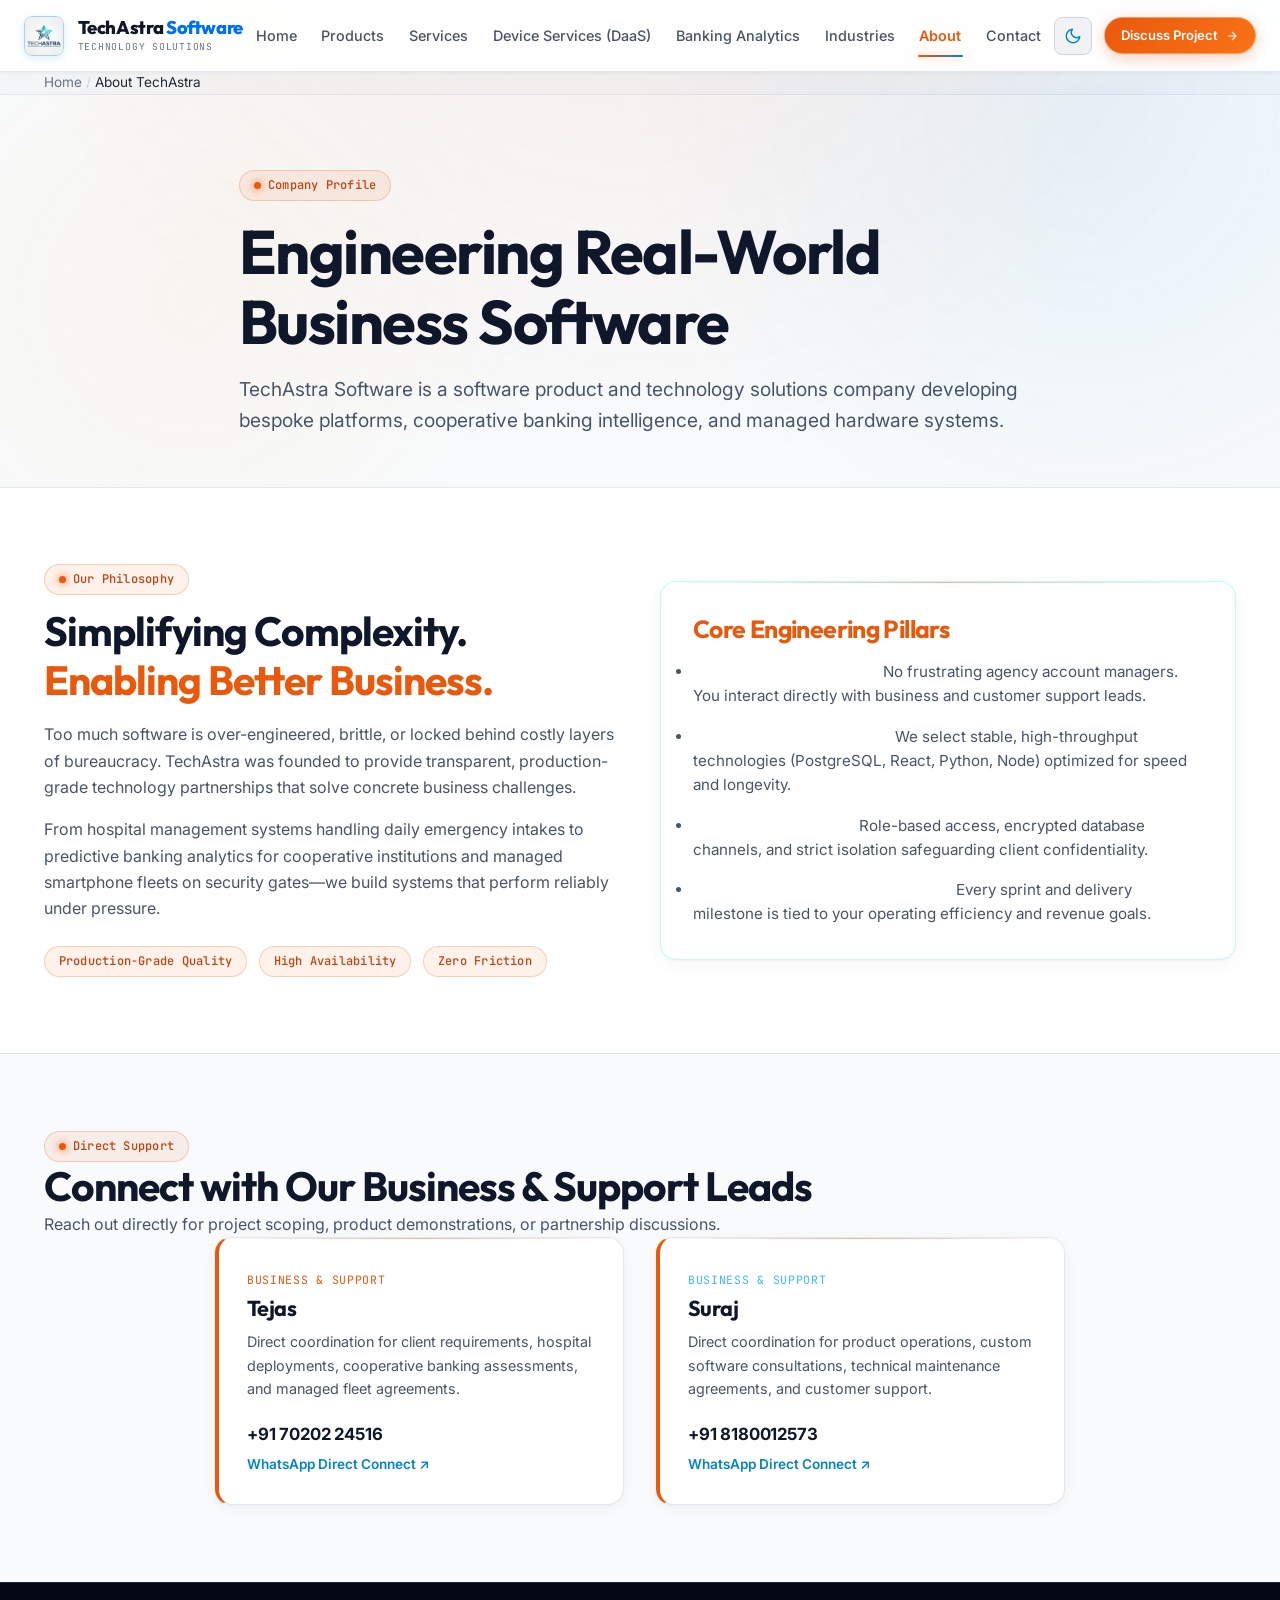
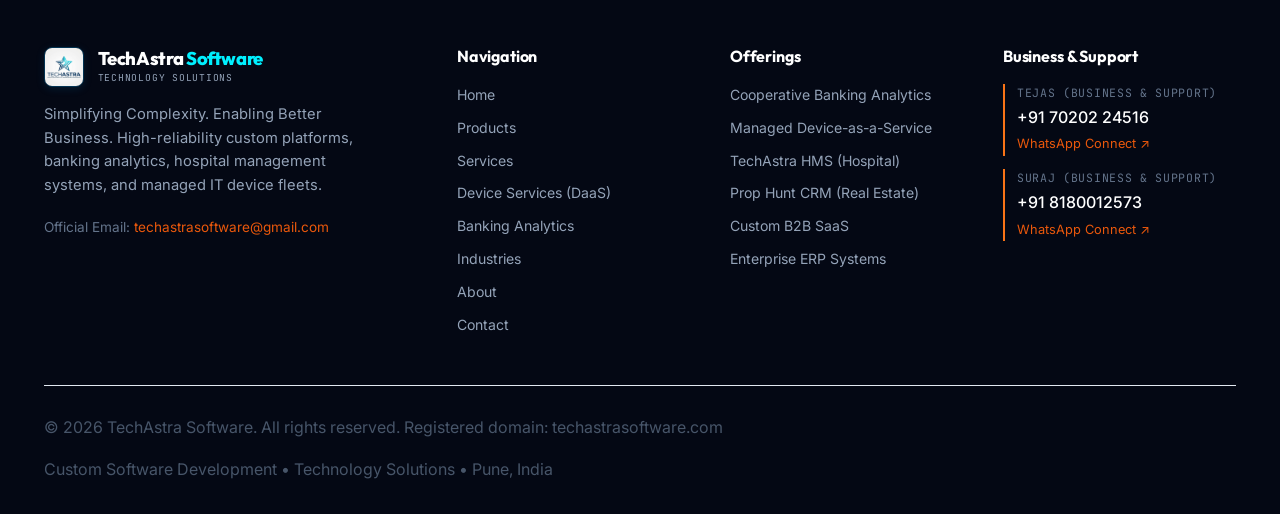
==== commit 21d83c08: "fix: ensure phone numbers are visible in day theme and standardize metrics strips on banking analyti" ====
--- a/about.html
+++ b/about.html
@@ -229,8 +229,8 @@
               Direct coordination for client requirements, hospital deployments, cooperative banking assessments, and managed fleet agreements.
             </p>
             <div style="display: flex; flex-direction: column; gap: 0.4rem; font-size: 0.92rem;">
-              <a href="tel:+917020224516" style="color: #FFFFFF; font-weight: 600;">+91 70202 24516</a>
-              <a href="https://wa.me/917020224516" target="_blank" rel="noopener" style="color: var(--brand-cyan); font-size: 0.85rem;">WhatsApp Direct Connect ↗</a>
+              <a href="tel:+917020224516" class="contact-phone-link">+91 70202 24516</a>
+              <a href="https://wa.me/917020224516" target="_blank" rel="noopener" class="contact-wa-link">WhatsApp Direct Connect ↗</a>
             </div>
           </div>
 
@@ -242,8 +242,8 @@
               Direct coordination for product operations, custom software consultations, technical maintenance agreements, and customer support.
             </p>
             <div style="display: flex; flex-direction: column; gap: 0.4rem; font-size: 0.92rem;">
-              <a href="tel:+918180012573" style="color: #FFFFFF; font-weight: 600;">+91 8180012573</a>
-              <a href="https://wa.me/918180012573" target="_blank" rel="noopener" style="color: var(--brand-cyan); font-size: 0.85rem;">WhatsApp Direct Connect ↗</a>
+              <a href="tel:+918180012573" class="contact-phone-link">+91 8180012573</a>
+              <a href="https://wa.me/918180012573" target="_blank" rel="noopener" class="contact-wa-link">WhatsApp Direct Connect ↗</a>
             </div>
           </div>
 
--- a/css/styles.css
+++ b/css/styles.css
@@ -1799,6 +1799,102 @@
 }
 
 /* --------------------------------------------------------------------------
+   Contact Links (Phone, Email, WhatsApp) — High Contrast in Day & Dark
+   -------------------------------------------------------------------------- */
+.contact-phone-link {
+  color: #FFFFFF;
+  font-weight: 700;
+  font-size: 1.05rem;
+  letter-spacing: -0.01em;
+  display: inline-block;
+  text-decoration: none;
+  transition: color var(--transition-fast);
+}
+
+.contact-phone-link:hover {
+  color: var(--brand-cyan);
+}
+
+[data-theme="light"] .contact-phone-link {
+  color: #0F172A !important;
+}
+
+[data-theme="light"] .contact-phone-link:hover {
+  color: #EA580C !important;
+}
+
+.contact-email-link {
+  color: #FFFFFF;
+  font-weight: 700;
+  font-size: 1.05rem;
+  display: inline-block;
+  text-decoration: none;
+  transition: color var(--transition-fast);
+}
+
+.contact-email-link:hover {
+  color: var(--brand-cyan);
+}
+
+[data-theme="light"] .contact-email-link {
+  color: #0F172A !important;
+}
+
+[data-theme="light"] .contact-email-link:hover {
+  color: #EA580C !important;
+}
+
+.contact-wa-link {
+  color: var(--brand-cyan);
+  font-size: 0.85rem;
+  font-weight: 600;
+  display: inline-flex;
+  align-items: center;
+  gap: 0.35rem;
+  text-decoration: none;
+  transition: color var(--transition-fast), transform var(--transition-fast);
+}
+
+.contact-wa-link:hover {
+  color: #25D366;
+  transform: translateX(2px);
+}
+
+[data-theme="light"] .contact-wa-link {
+  color: #0284C7;
+}
+
+[data-theme="light"] .contact-wa-link:hover {
+  color: #16A34A;
+}
+
+/* Ensure footer contact links always remain crisp white in all themes */
+.site-footer .contact-phone-link,
+[data-theme="light"] .site-footer .contact-phone-link {
+  color: #FFFFFF !important;
+}
+
+.site-footer .contact-phone-link:hover,
+[data-theme="light"] .site-footer .contact-phone-link:hover {
+  color: var(--brand-cyan) !important;
+}
+
+.site-footer .contact-email-link,
+[data-theme="light"] .site-footer .contact-email-link {
+  color: #FFFFFF !important;
+}
+
+.site-footer .contact-wa-link,
+[data-theme="light"] .site-footer .contact-wa-link {
+  color: var(--brand-cyan) !important;
+}
+
+.site-footer .contact-wa-link:hover,
+[data-theme="light"] .site-footer .contact-wa-link:hover {
+  color: #25D366 !important;
+}
+
+/* --------------------------------------------------------------------------
    Email Client Dispatch Modal (Desktop & Mobile Selector)
    -------------------------------------------------------------------------- */
 .email-modal-backdrop {
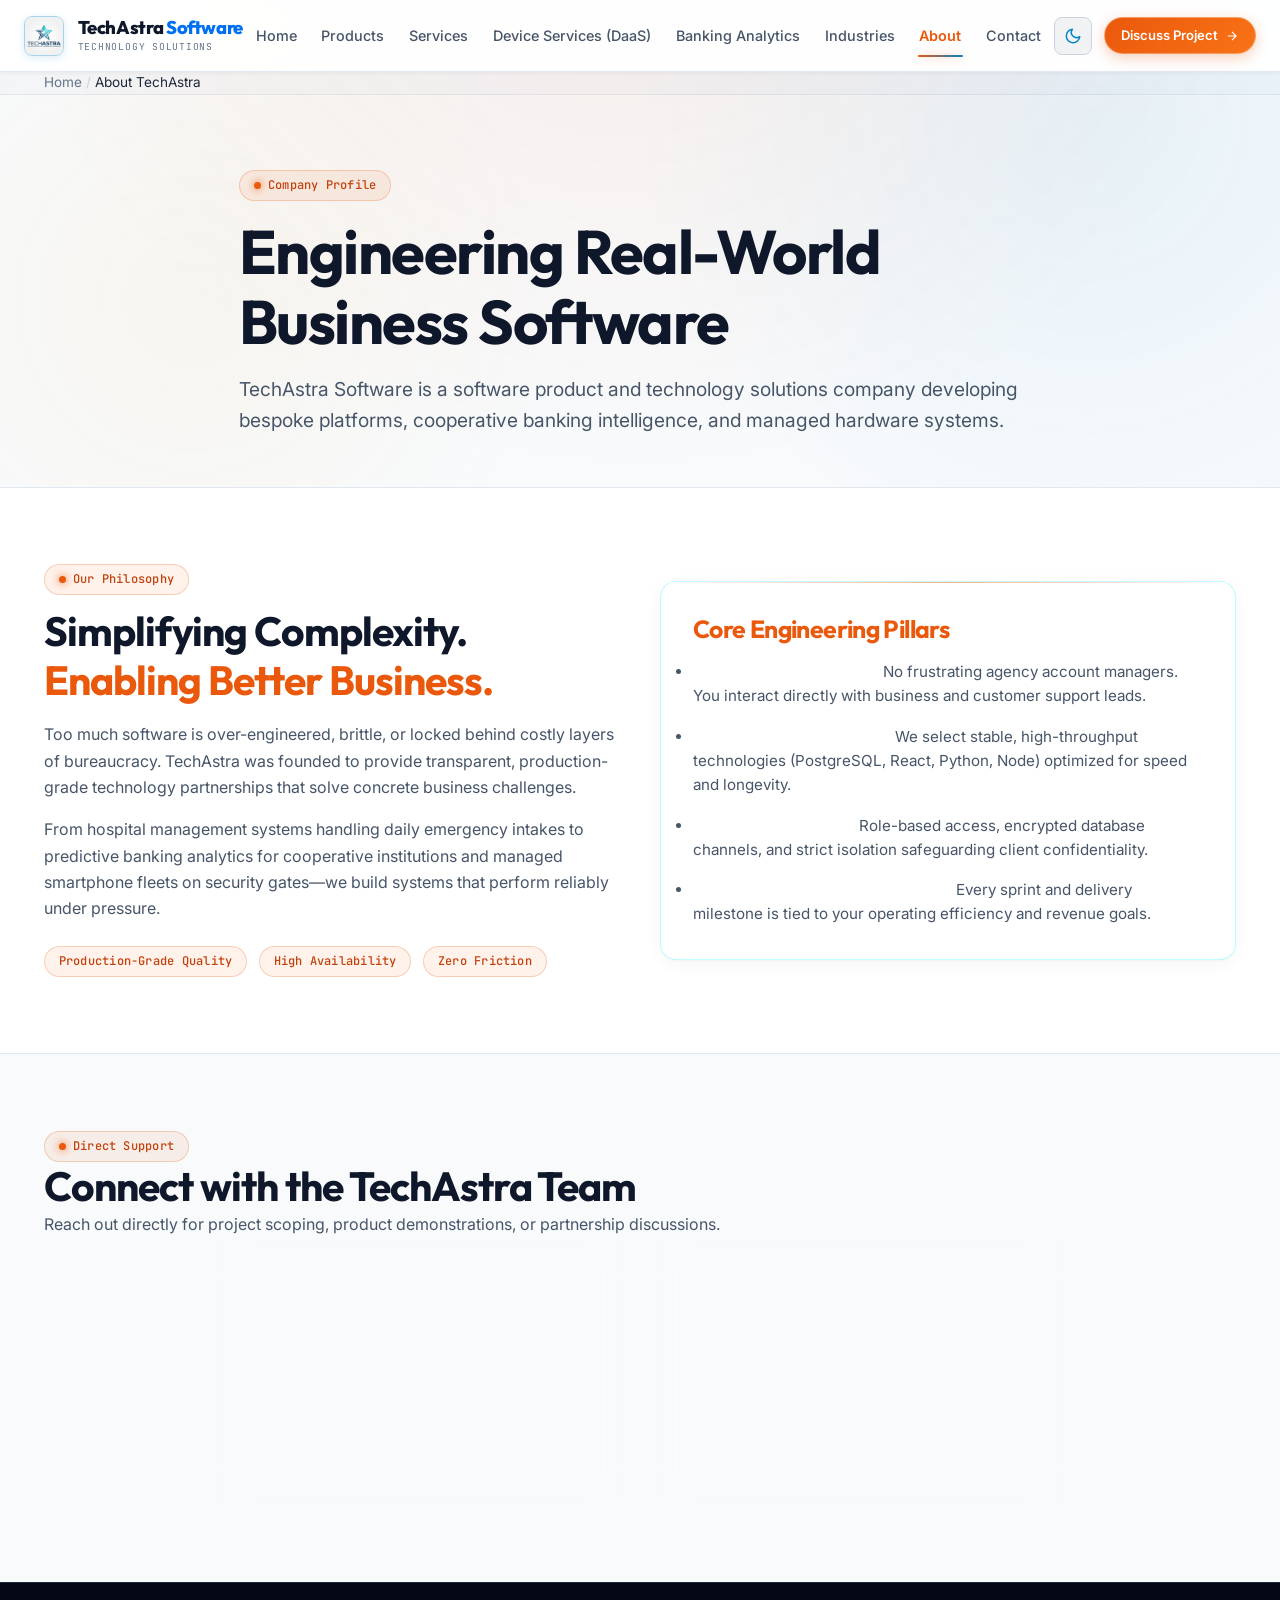
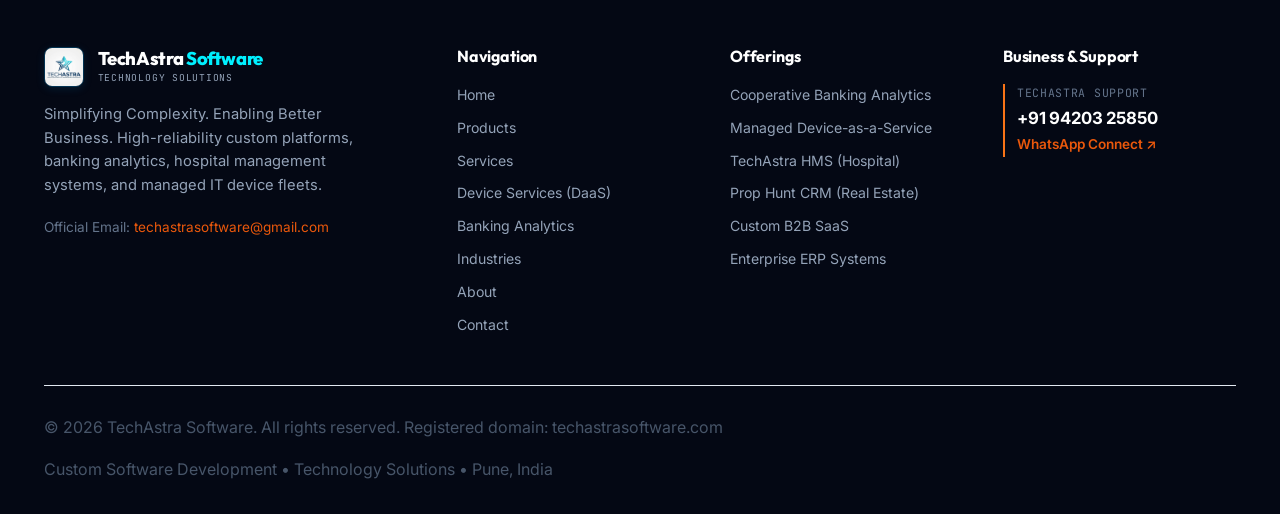
==== commit 9189a1c1: "refactor: replace personal names with TechAstra Support and unify contact number to 9420325850" ====
--- a/about.html
+++ b/about.html
@@ -215,35 +215,33 @@
       <div class="container">
         <div class="section-header text-center">
           <span class="badge"><span class="dot"></span> Direct Support</span>
-          <h2>Connect with Our Business &amp; Support Leads</h2>
+          <h2>Connect with the TechAstra Team</h2>
           <p class="section-lead">Reach out directly for project scoping, product demonstrations, or partnership discussions.</p>
         </div>
 
         <div class="grid grid-2" style="max-width: 850px; margin: 0 auto; gap: 2rem;">
           
-          <!-- Contact 1: Tejas -->
           <div class="card" style="border-left: 4px solid var(--brand-cyan);">
-            <span class="mono-tag" style="color: var(--brand-cyan);">Business &amp; Support</span>
-            <h3 style="margin: 0.25rem 0 0.5rem; font-size: 1.35rem;">Tejas</h3>
+            <span class="mono-tag" style="color: var(--brand-cyan);">TechAstra Support</span>
+            <h3 style="margin: 0.25rem 0 0.5rem; font-size: 1.35rem;">Business &amp; Operations</h3>
             <p style="font-size: 0.9rem; color: var(--text-secondary); margin-bottom: 1.25rem;">
               Direct coordination for client requirements, hospital deployments, cooperative banking assessments, and managed fleet agreements.
             </p>
             <div style="display: flex; flex-direction: column; gap: 0.4rem; font-size: 0.92rem;">
-              <a href="tel:+917020224516" class="contact-phone-link">+91 70202 24516</a>
-              <a href="https://wa.me/917020224516" target="_blank" rel="noopener" class="contact-wa-link">WhatsApp Direct Connect ↗</a>
-            </div>
-          </div>
-
-          <!-- Contact 2: Suraj -->
+              <a href="tel:+919420325850" class="contact-phone-link">+91 94203 25850</a>
+              <a href="https://wa.me/919420325850" target="_blank" rel="noopener" class="contact-wa-link">WhatsApp Direct Connect ↗</a>
+            </div>
+          </div>
+
           <div class="card" style="border-left: 4px solid var(--brand-primary);">
-            <span class="mono-tag" style="color: #38BDF8;">Business &amp; Support</span>
-            <h3 style="margin: 0.25rem 0 0.5rem; font-size: 1.35rem;">Suraj</h3>
+            <span class="mono-tag" style="color: #38BDF8;">TechAstra Support</span>
+            <h3 style="margin: 0.25rem 0 0.5rem; font-size: 1.35rem;">Technical Solutions</h3>
             <p style="font-size: 0.9rem; color: var(--text-secondary); margin-bottom: 1.25rem;">
               Direct coordination for product operations, custom software consultations, technical maintenance agreements, and customer support.
             </p>
             <div style="display: flex; flex-direction: column; gap: 0.4rem; font-size: 0.92rem;">
-              <a href="tel:+918180012573" class="contact-phone-link">+91 8180012573</a>
-              <a href="https://wa.me/918180012573" target="_blank" rel="noopener" class="contact-wa-link">WhatsApp Direct Connect ↗</a>
+              <a href="tel:+919420325850" class="contact-phone-link">+91 94203 25850</a>
+              <a href="https://wa.me/919420325850" target="_blank" rel="noopener" class="contact-wa-link">WhatsApp Direct Connect ↗</a>
             </div>
           </div>
 
@@ -304,14 +302,9 @@
           <h4 class="footer-heading">Business &amp; Support</h4>
           <div class="footer-contact-block">
             <div class="footer-contact-person">
-              <span class="mono-tag" style="display:block; margin-bottom: 0.15rem;">Tejas (Business &amp; Support)</span>
-              <a href="tel:+917020224516" style="color: #FFFFFF; font-weight: 500;">+91 70202 24516</a><br>
-              <a href="https://wa.me/917020224516" target="_blank" rel="noopener" style="font-size: 0.8rem; color: var(--brand-cyan);">WhatsApp Connect ↗</a>
-            </div>
-            <div class="footer-contact-person">
-              <span class="mono-tag" style="display:block; margin-bottom: 0.15rem;">Suraj (Business &amp; Support)</span>
-              <a href="tel:+918180012573" style="color: #FFFFFF; font-weight: 500;">+91 8180012573</a><br>
-              <a href="https://wa.me/918180012573" target="_blank" rel="noopener" style="font-size: 0.8rem; color: var(--brand-cyan);">WhatsApp Connect ↗</a>
+              <span class="mono-tag" style="display:block; margin-bottom: 0.15rem;">TechAstra Support</span>
+              <a href="tel:+919420325850" class="contact-phone-link">+91 94203 25850</a><br>
+              <a href="https://wa.me/919420325850" target="_blank" rel="noopener" class="contact-wa-link">WhatsApp Connect ↗</a>
             </div>
           </div>
         </div>
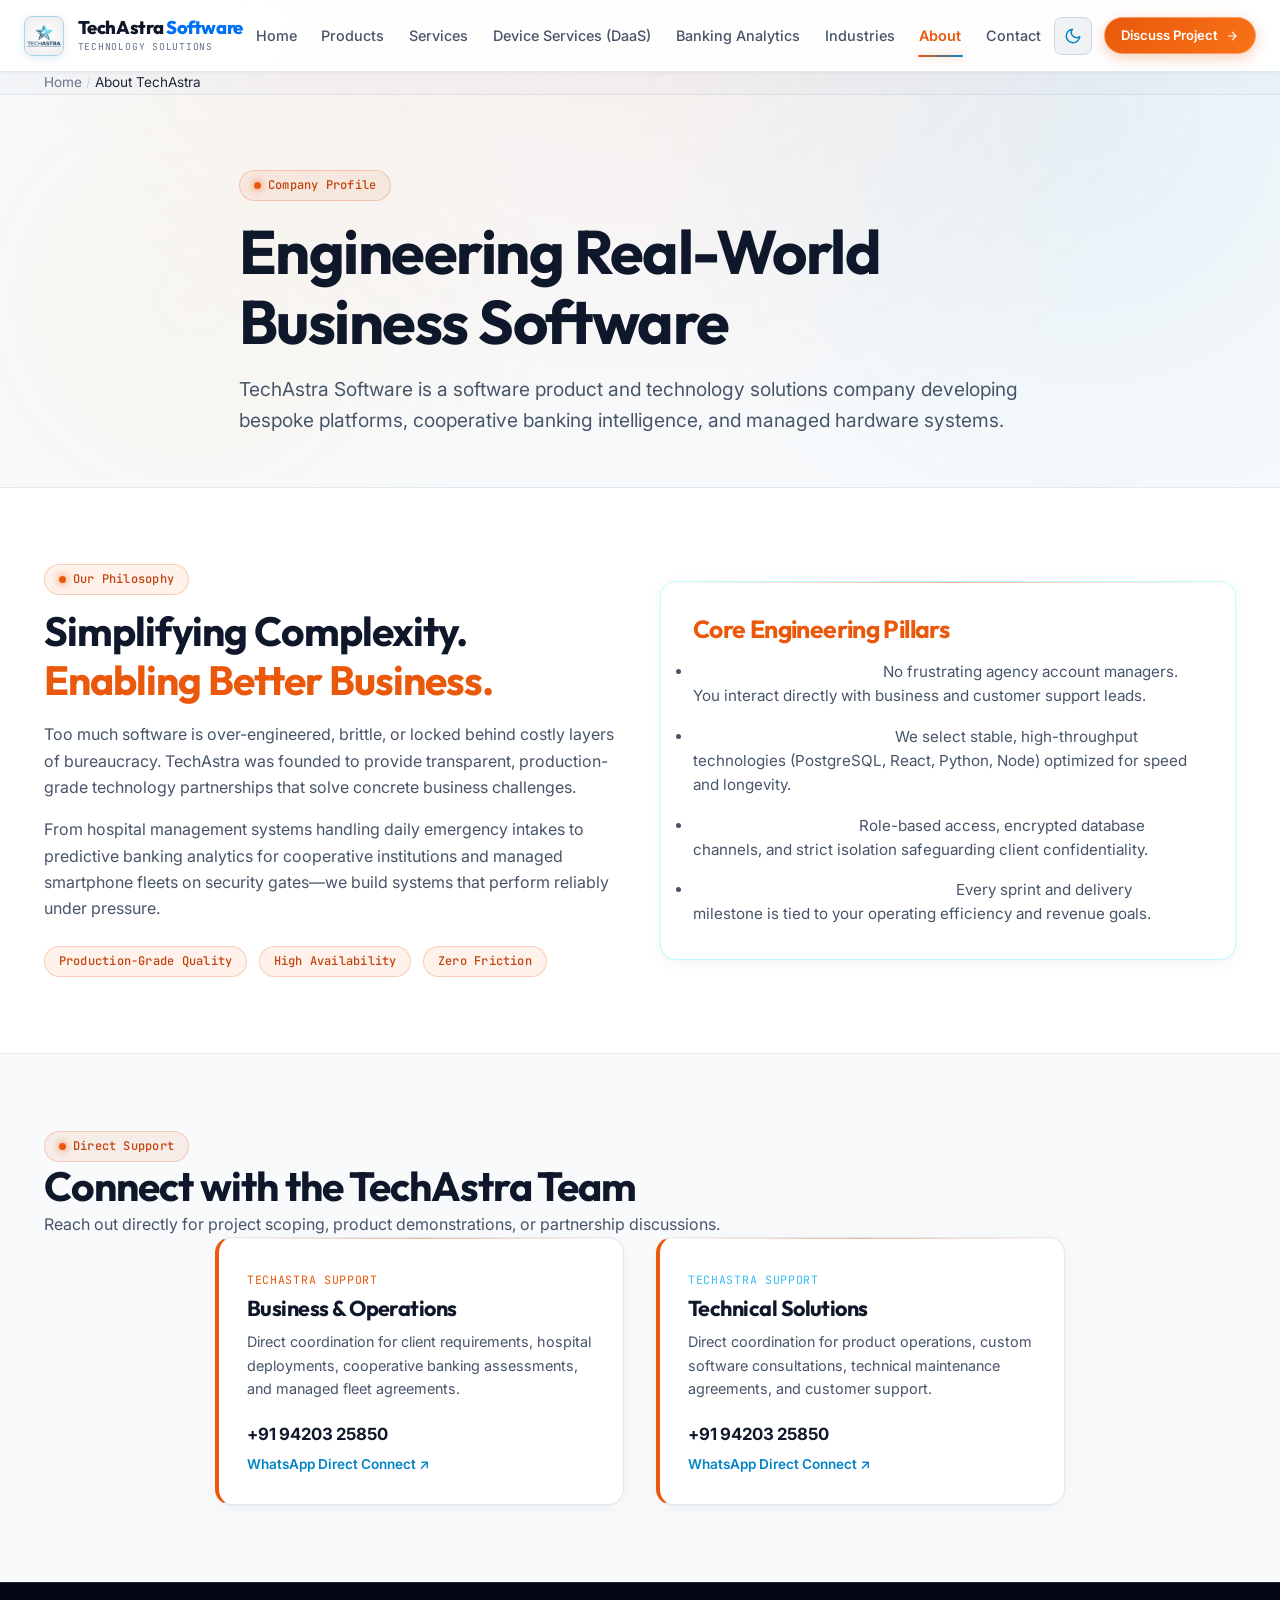
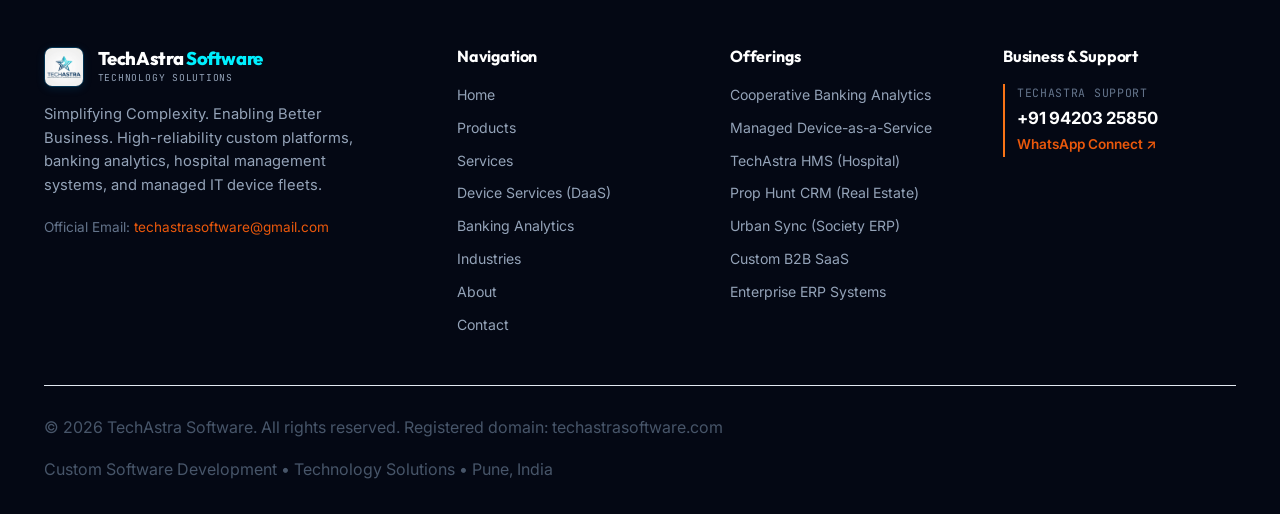
==== commit b0034b68: "feat(products): feature Urban Sync Society Management ERP as flagship product" ====
--- a/about.html
+++ b/about.html
@@ -293,6 +293,7 @@
             <a href="device-as-a-service.html">Managed Device-as-a-Service</a>
             <a href="products.html#hms">TechAstra HMS (Hospital)</a>
             <a href="products.html#prop-hunt">Prop Hunt CRM (Real Estate)</a>
+            <a href="products.html#urban-sync">Urban Sync (Society ERP)</a>
             <a href="services.html#saas">Custom B2B SaaS</a>
             <a href="services.html#erp">Enterprise ERP Systems</a>
           </div>
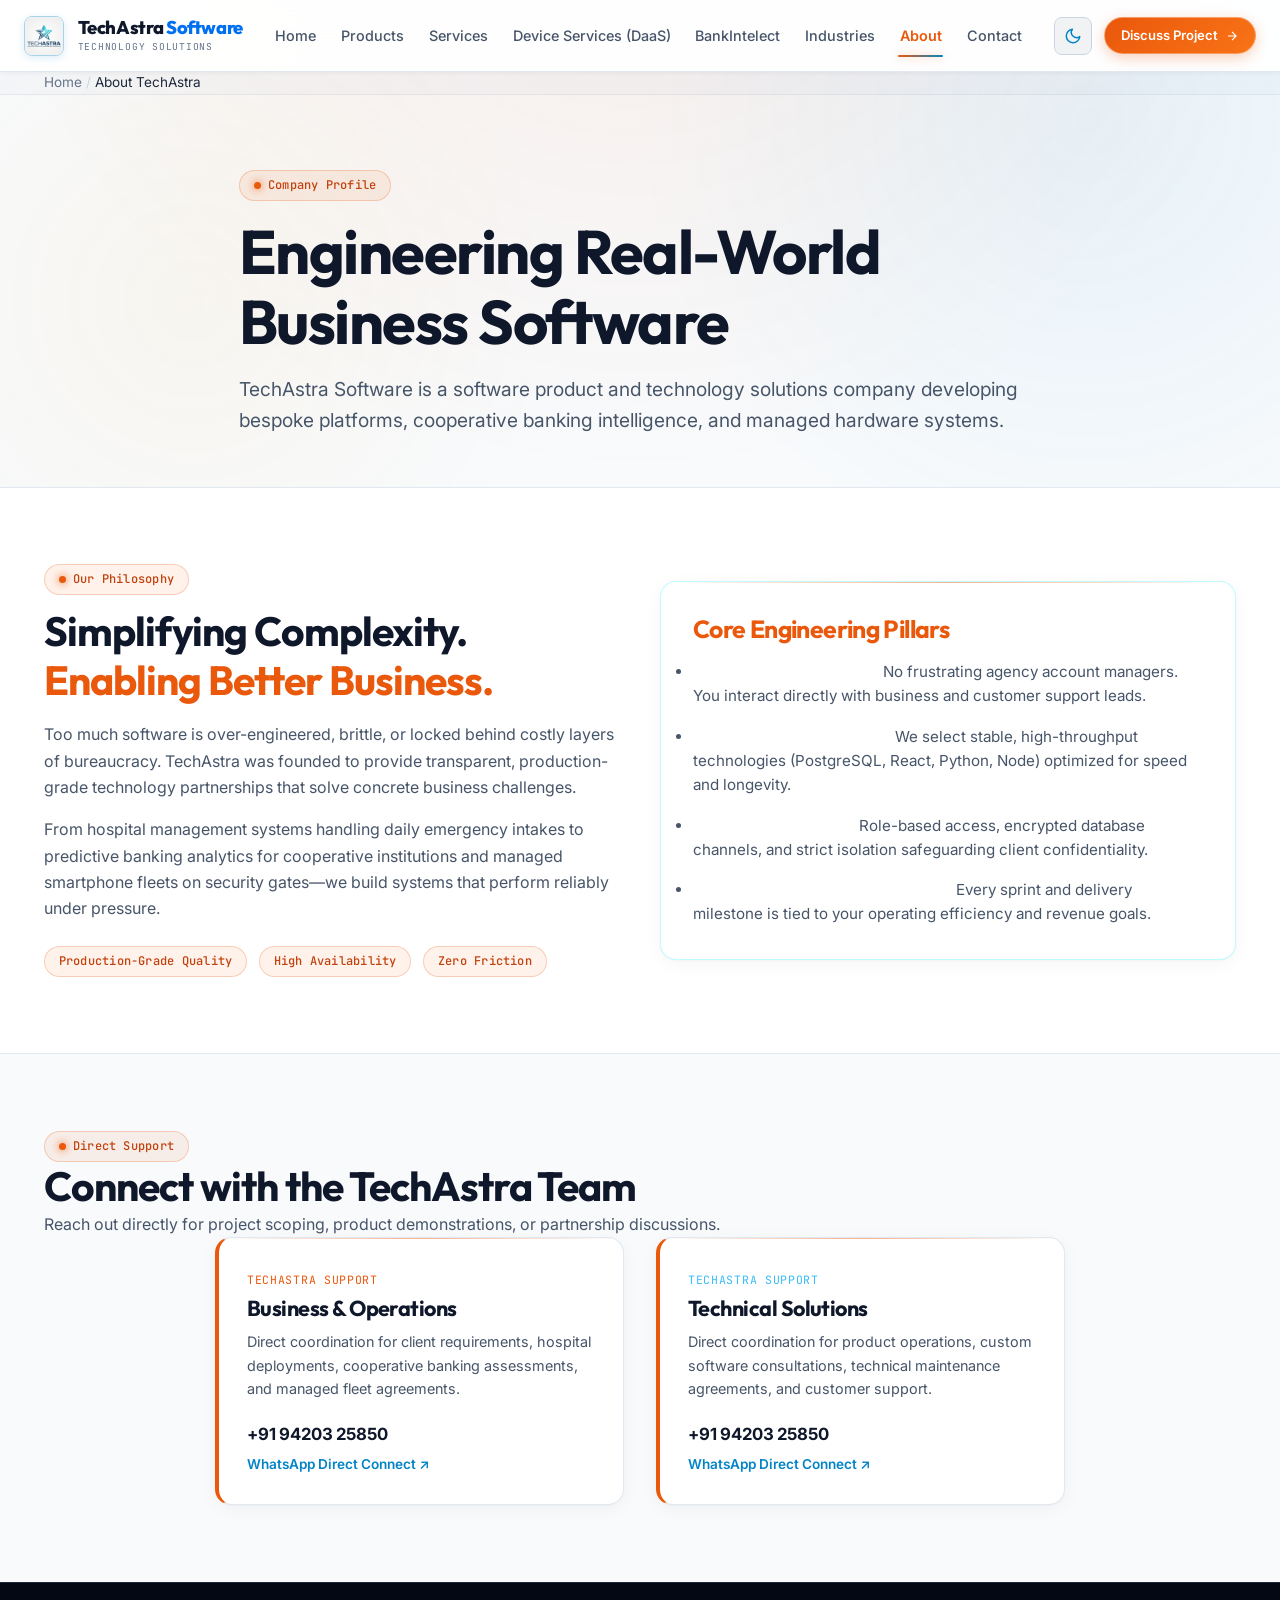
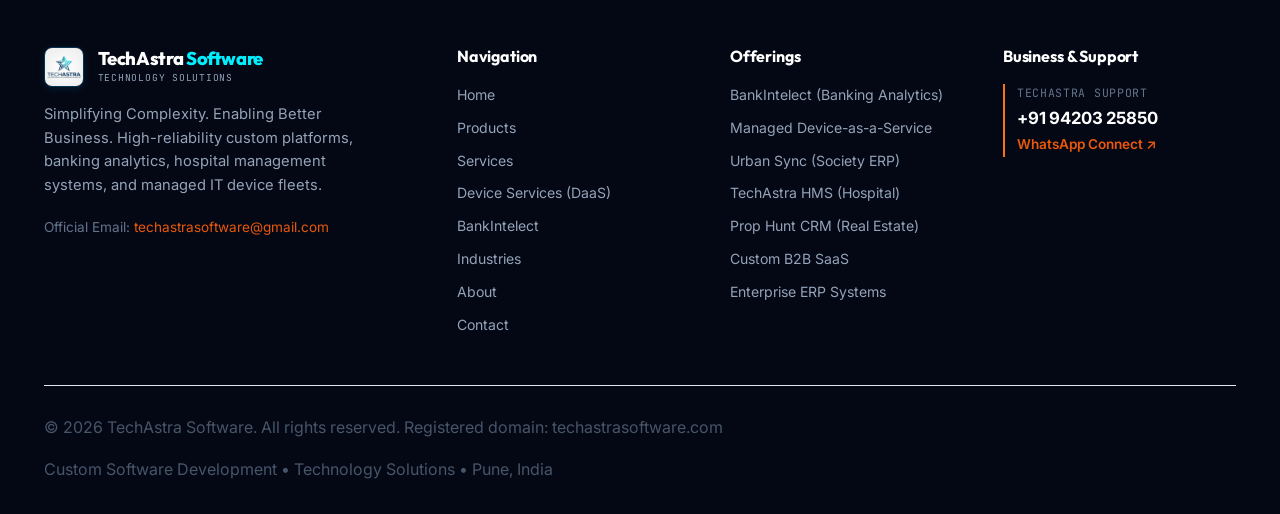
==== commit 9f4886c0: "feat(branding): add BankIntelect banking data and analytics service branding, dedicated landing page" ====
--- a/about.html
+++ b/about.html
@@ -92,7 +92,7 @@
         <a href="products.html" class="nav-link">Products</a>
         <a href="services.html" class="nav-link">Services</a>
         <a href="device-as-a-service.html" class="nav-link">Device Services (DaaS)</a>
-        <a href="cooperative-banking-analytics.html" class="nav-link">Banking Analytics</a>
+        <a href="bankintelect.html" class="nav-link">BankIntelect</a>
         <a href="industries.html" class="nav-link">Industries</a>
         <a href="about.html" class="nav-link active" aria-current="page">About</a>
         <a href="contact.html" class="nav-link">Contact</a>
@@ -136,7 +136,7 @@
       <a href="products.html">Products</a>
       <a href="services.html">Services</a>
       <a href="device-as-a-service.html">Device Services (DaaS)</a>
-      <a href="cooperative-banking-analytics.html">Banking Analytics</a>
+      <a href="bankintelect.html">BankIntelect</a>
       <a href="industries.html">Industries</a>
       <a href="about.html" class="active">About</a>
       <a href="contact.html">Contact</a>
@@ -279,7 +279,7 @@
             <a href="products.html">Products</a>
             <a href="services.html">Services</a>
             <a href="device-as-a-service.html">Device Services (DaaS)</a>
-            <a href="cooperative-banking-analytics.html">Banking Analytics</a>
+            <a href="bankintelect.html">BankIntelect</a>
             <a href="industries.html">Industries</a>
             <a href="about.html">About</a>
             <a href="contact.html">Contact</a>
@@ -289,11 +289,11 @@
         <div>
           <h4 class="footer-heading">Offerings</h4>
           <div class="footer-links">
-            <a href="cooperative-banking-analytics.html">Cooperative Banking Analytics</a>
+            <a href="bankintelect.html">BankIntelect (Banking Analytics)</a>
             <a href="device-as-a-service.html">Managed Device-as-a-Service</a>
+            <a href="products.html#urban-sync">Urban Sync (Society ERP)</a>
             <a href="products.html#hms">TechAstra HMS (Hospital)</a>
             <a href="products.html#prop-hunt">Prop Hunt CRM (Real Estate)</a>
-            <a href="products.html#urban-sync">Urban Sync (Society ERP)</a>
             <a href="services.html#saas">Custom B2B SaaS</a>
             <a href="services.html#erp">Enterprise ERP Systems</a>
           </div>
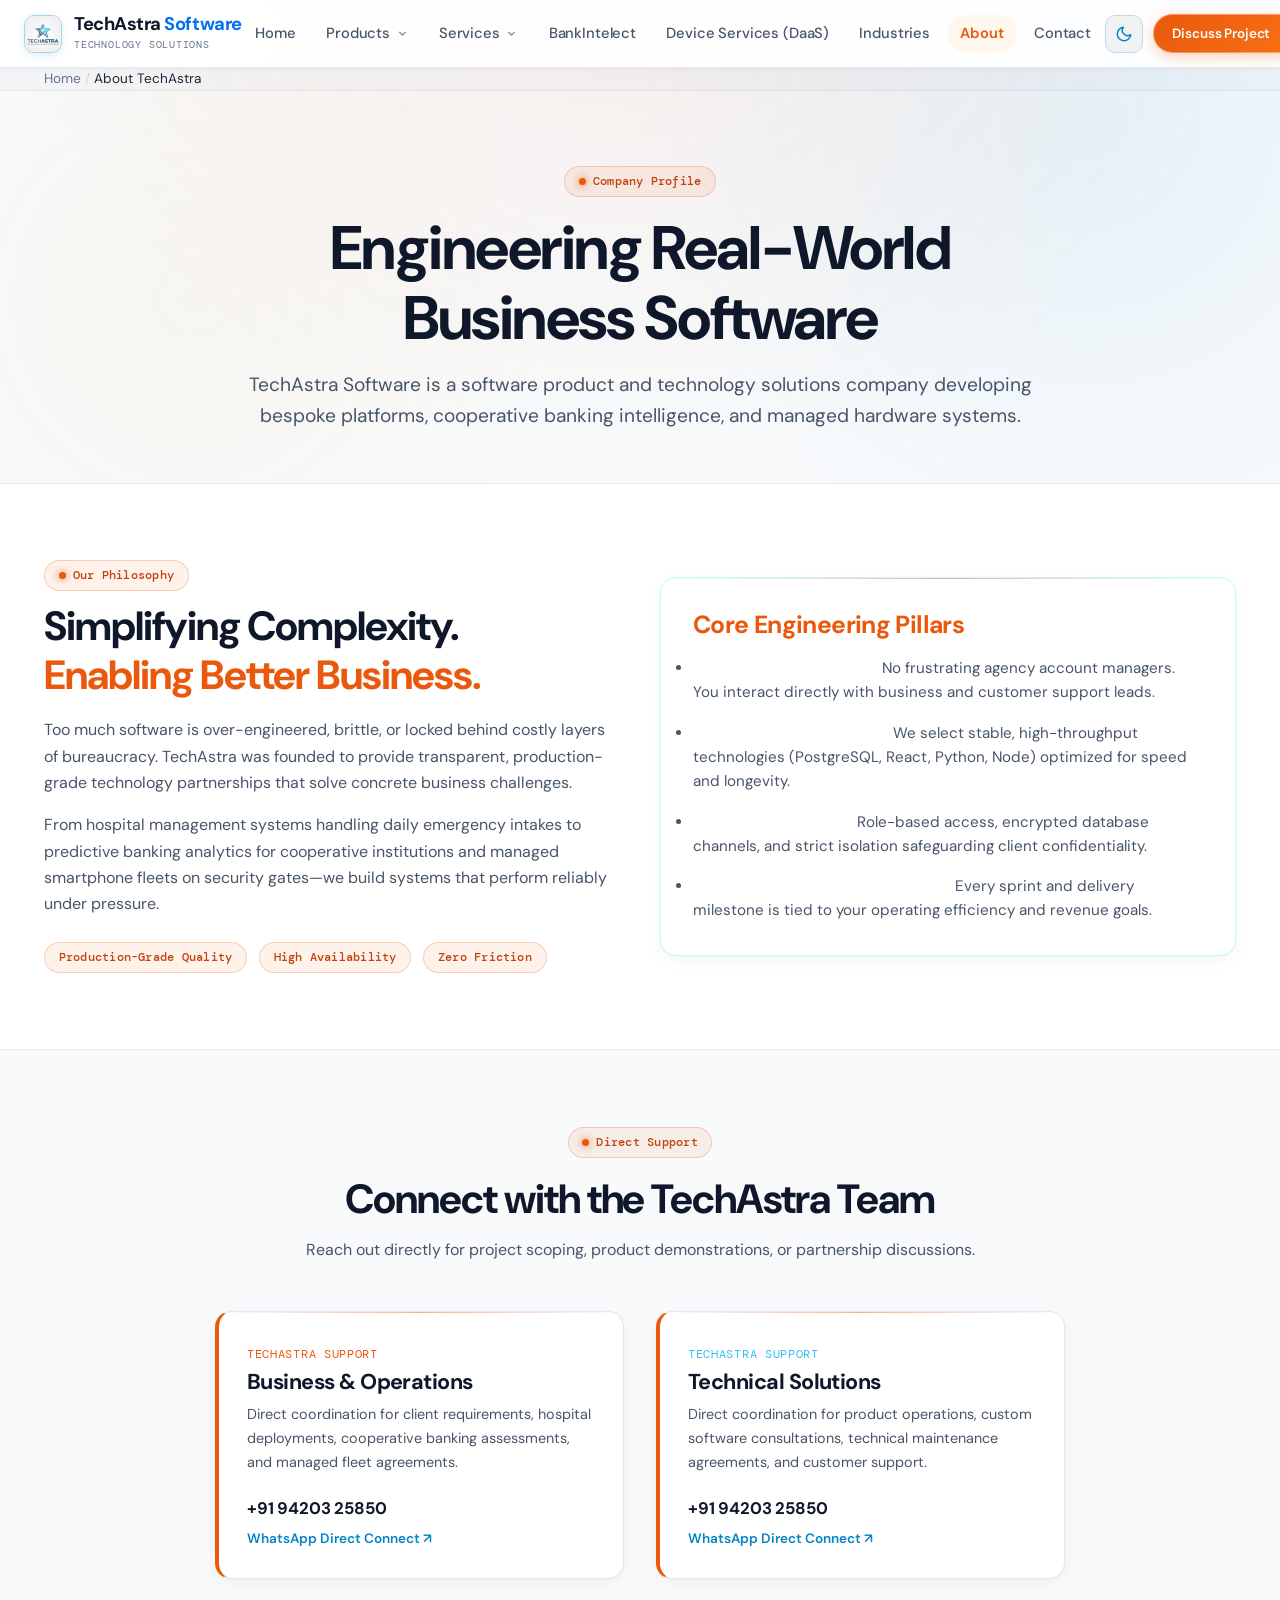
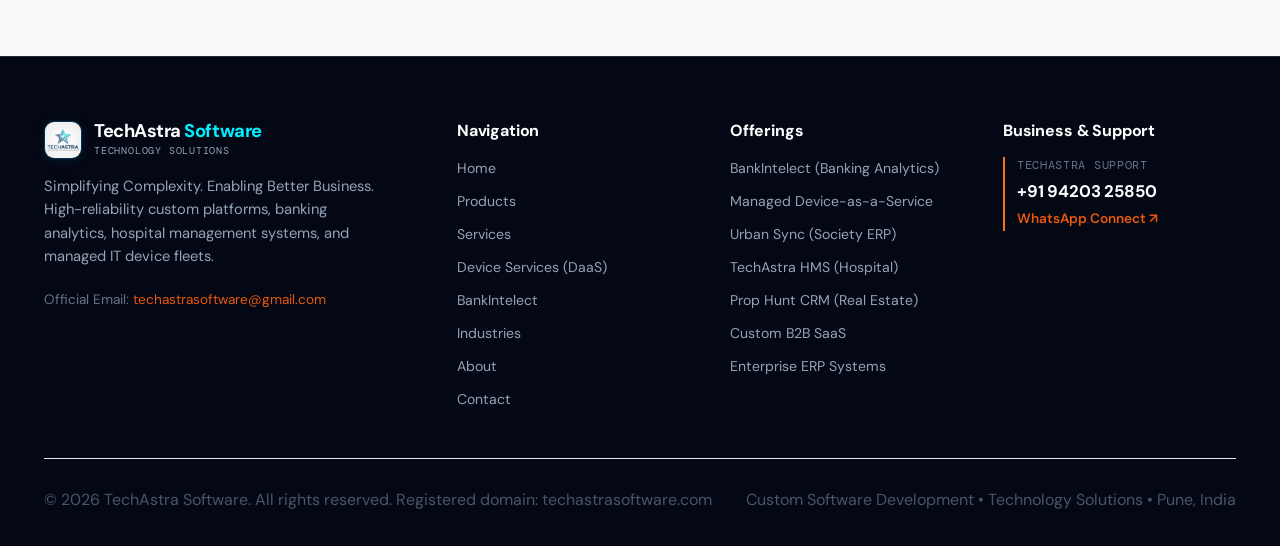
==== commit 603d2474: "feat: align section headers, add BankIntelect branding, interactive solutions marquee, and Cashfree " ====
--- a/about.html
+++ b/about.html
@@ -31,13 +31,13 @@
   <link rel="icon" type="image/png" href="favicon.png">
   <link rel="apple-touch-icon" href="favicon.png">
 
-  <!-- Modern Typography -->
+  <!-- Modern Typography: DM Sans, DM Mono, Inter (Cashfree Style) -->
   <link rel="preconnect" href="https://fonts.googleapis.com">
   <link rel="preconnect" href="https://fonts.gstatic.com" crossorigin>
-  <link href="https://fonts.googleapis.com/css2?family=Inter:wght@300;400;500;600;700;800&family=JetBrains+Mono:wght@400;500;600;700&family=Outfit:wght@500;600;700;800&display=swap" rel="stylesheet">
-
-  <!-- Master Stylesheet -->
-  <link rel="stylesheet" href="css/styles.css">
+  <link href="https://fonts.googleapis.com/css2?family=DM+Sans:ital,opsz,wght@0,9..40,100..1000;1,9..40,100..1000&family=DM+Mono:ital,wght@0,300;0,400;0,500;1,300;1,400;1,500&family=Inter:wght@400;500;600;700&display=swap" rel="stylesheet">
+
+  <!-- Master Stylesheet (Cache-Busted v2.0) -->
+  <link rel="stylesheet" href="css/styles.css?v=2.0">
 
   <!-- Theme Initialization (Zero Flash: Light Theme Default) -->
   <script>
@@ -87,12 +87,98 @@
         </div>
       </a>
 
+      <!-- Desktop Navigation -->
       <nav class="main-nav" aria-label="Primary Navigation">
         <a href="index.html" class="nav-link">Home</a>
-        <a href="products.html" class="nav-link">Products</a>
-        <a href="services.html" class="nav-link">Services</a>
+
+        <!-- Products Dropdown -->
+        <div class="nav-item">
+          <a href="products.html" class="nav-link">
+            <span>Products</span>
+            <svg class="nav-arrow" viewBox="0 0 24 24" fill="none" stroke="currentColor" stroke-width="2.5"><polyline points="6 9 12 15 18 9"/></svg>
+          </a>
+          <div class="nav-dropdown">
+            <a href="bankintelect.html" class="dropdown-item">
+              <div class="dropdown-icon">
+                <svg viewBox="0 0 24 24" width="16" height="16" fill="none" stroke="currentColor" stroke-width="2"><line x1="18" y1="20" x2="18" y2="10"></line><line x1="12" y1="20" x2="12" y2="4"></line><line x1="6" y1="20" x2="6" y2="14"></line></svg>
+              </div>
+              <div class="dropdown-text">
+                <span class="dropdown-title">BankIntelect</span>
+                <span class="dropdown-desc">Cooperative banking analytics, early slippage radar & MMIR</span>
+              </div>
+            </a>
+            <a href="device-as-a-service.html" class="dropdown-item">
+              <div class="dropdown-icon">
+                <svg viewBox="0 0 24 24" width="16" height="16" fill="none" stroke="currentColor" stroke-width="2"><rect x="2" y="3" width="20" height="14" rx="2" ry="2"></rect><line x1="8" y1="21" x2="16" y2="21"></line><line x1="12" y1="17" x2="12" y2="21"></line></svg>
+              </div>
+              <div class="dropdown-text">
+                <span class="dropdown-title">Device as a Service (DaaS)</span>
+                <span class="dropdown-desc">Zero-CapEx hardware leasing, MDM & lifecycle management</span>
+              </div>
+            </a>
+            <a href="products.html" class="dropdown-item">
+              <div class="dropdown-icon">
+                <svg viewBox="0 0 24 24" width="16" height="16" fill="none" stroke="currentColor" stroke-width="2"><rect x="3" y="3" width="7" height="7"></rect><rect x="14" y="3" width="7" height="7"></rect><rect x="14" y="14" width="7" height="7"></rect><rect x="3" y="14" width="7" height="7"></rect></svg>
+              </div>
+              <div class="dropdown-text">
+                <span class="dropdown-title">Enterprise Systems & ERP</span>
+                <span class="dropdown-desc">Hospital HMS, PropHunt society ERP & custom business suites</span>
+              </div>
+            </a>
+            <div class="dropdown-footer">
+              <a href="products.html">
+                <span>Explore All Products</span>
+                <svg viewBox="0 0 24 24" width="12" height="12" fill="none" stroke="currentColor" stroke-width="2.5"><path d="M5 12h14M12 5l7 7-7 7"/></svg>
+              </a>
+            </div>
+          </div>
+        </div>
+
+        <!-- Services Dropdown -->
+        <div class="nav-item">
+          <a href="services.html" class="nav-link">
+            <span>Services</span>
+            <svg class="nav-arrow" viewBox="0 0 24 24" fill="none" stroke="currentColor" stroke-width="2.5"><polyline points="6 9 12 15 18 9"/></svg>
+          </a>
+          <div class="nav-dropdown">
+            <a href="cooperative-banking-analytics.html" class="dropdown-item">
+              <div class="dropdown-icon">
+                <svg viewBox="0 0 24 24" width="16" height="16" fill="none" stroke="currentColor" stroke-width="2"><path d="M3 21h18M3 10h18M5 6l7-3 7 3M4 10v11M20 10v11M8 14v4M12 14v4M16 14v4"/></svg>
+              </div>
+              <div class="dropdown-text">
+                <span class="dropdown-title">Banking Intelligence</span>
+                <span class="dropdown-desc">Early warning radar, NPA diagnosis & Board-Ready reporting</span>
+              </div>
+            </a>
+            <a href="services.html" class="dropdown-item">
+              <div class="dropdown-icon">
+                <svg viewBox="0 0 24 24" width="16" height="16" fill="none" stroke="currentColor" stroke-width="2"><polyline points="16 18 22 12 16 6"></polyline><polyline points="8 6 2 12 8 18"></polyline></svg>
+              </div>
+              <div class="dropdown-text">
+                <span class="dropdown-title">Custom Software Engineering</span>
+                <span class="dropdown-desc">High-reliability cloud web applications & scalable APIs</span>
+              </div>
+            </a>
+            <a href="services.html" class="dropdown-item">
+              <div class="dropdown-icon">
+                <svg viewBox="0 0 24 24" width="16" height="16" fill="none" stroke="currentColor" stroke-width="2"><path d="M12 2a10 10 0 1 0 10 10H12V2z"></path><path d="M12 2a10 10 0 0 1 10 10h-10V2z"></path><path d="M12 12L2.1 12a10 10 0 0 0 9.9 9.9V12z"></path></svg>
+              </div>
+              <div class="dropdown-text">
+                <span class="dropdown-title">AI & Workflow Automation</span>
+                <span class="dropdown-desc">Operational efficiency systems & intelligent workflows</span>
+              </div>
+            </a>
+            <div class="dropdown-footer">
+              <a href="services.html">
+                <span>View All Services</span>
+                <svg viewBox="0 0 24 24" width="12" height="12" fill="none" stroke="currentColor" stroke-width="2.5"><path d="M5 12h14M12 5l7 7-7 7"/></svg>
+              </a>
+            </div>
+          </div>
+        </div>
+
+        <a href="bankintelect.html" class="nav-link">BankIntelect</a>
         <a href="device-as-a-service.html" class="nav-link">Device Services (DaaS)</a>
-        <a href="bankintelect.html" class="nav-link">BankIntelect</a>
         <a href="industries.html" class="nav-link">Industries</a>
         <a href="about.html" class="nav-link active" aria-current="page">About</a>
         <a href="contact.html" class="nav-link">Contact</a>
@@ -108,7 +194,9 @@
           <svg viewBox="0 0 24 24" fill="none" stroke="currentColor" stroke-width="2"><path d="M5 12h14M12 5l7 7-7 7"/></svg>
         </a>
         <button type="button" class="mobile-menu-btn" aria-label="Open mobile navigation menu" aria-expanded="false">
-          <svg viewBox="0 0 24 24" fill="none" stroke="currentColor" stroke-width="2" stroke-linecap="round"><line x1="3" y1="12" x2="21" y2="12"></line><line x1="3" y1="6" x2="21" y2="6"></line><line x1="3" y1="18" x2="21" y2="18"></line></svg>
+          <span></span>
+          <span></span>
+          <span></span>
         </button>
       </div>
     </div>
@@ -127,23 +215,24 @@
           <svg class="theme-icon-moon" viewBox="0 0 24 24" width="18" height="18" fill="none" stroke="currentColor" stroke-width="2" stroke-linecap="round" stroke-linejoin="round"><path d="M21 12.79A9 9 0 1 1 11.21 3 7 7 0 0 0 21 12.79z"></path></svg>
         </button>
         <button type="button" class="mobile-menu-btn mobile-drawer-close" aria-label="Close navigation menu">
-          <svg viewBox="0 0 24 24" fill="none" stroke="currentColor" stroke-width="2"><line x1="18" y1="6" x2="6" y2="18"></line><line x1="6" y1="6" x2="18" y2="18"></line></svg>
+          <svg viewBox="0 0 24 24" width="18" height="18" fill="none" stroke="currentColor" stroke-width="2"><line x1="18" y1="6" x2="6" y2="18"></line><line x1="6" y1="6" x2="18" y2="18"></line></svg>
         </button>
       </div>
     </div>
     <nav class="mobile-drawer-nav">
       <a href="index.html">Home</a>
-      <a href="products.html">Products</a>
-      <a href="services.html">Services</a>
+      <a href="bankintelect.html">BankIntelect (Banking Intelligence)</a>
       <a href="device-as-a-service.html">Device Services (DaaS)</a>
-      <a href="bankintelect.html">BankIntelect</a>
+      <a href="products.html">All Products</a>
+      <a href="services.html">All Services</a>
       <a href="industries.html">Industries</a>
       <a href="about.html" class="active">About</a>
       <a href="contact.html">Contact</a>
     </nav>
     <div class="mobile-drawer-footer">
-      <a href="contact.html" class="btn btn-primary" style="width: 100%;">Discuss Your Project</a>
-      <p style="font-size: 0.8rem; color: var(--text-muted); text-align: center; margin-top: 0.75rem;">techastrasoftware@gmail.com</p>
+      <a href="contact.html" class="btn btn-primary" style="width: 100%; justify-content: center;">Discuss Your Project</a>
+      <a href="https://wa.me/919420325850" target="_blank" rel="noopener" class="btn btn-secondary" style="width: 100%; justify-content: center; margin-top: 0.5rem;">WhatsApp: 9420325850</a>
+      <p style="font-size: 0.78rem; color: var(--text-muted); text-align: center; margin-top: 0.75rem;">techastrasoftware@gmail.com</p>
     </div>
   </div>
 
--- a/css/styles.css
+++ b/css/styles.css
@@ -1,7 +1,9 @@
+@import url("https://fonts.googleapis.com/css2?family=DM+Sans:ital,opsz,wght@0,9..40,100..1000;1,9..40,100..1000&family=DM+Mono:ital,wght@0,300;0,400;0,500;1,300;1,400;1,500&display=swap");
+
 /* ==========================================================================
-   TechAstra Software — Cosmic Astra Design System
-   Aesthetic: Deep Space Obsidian, Starlight Indigo & Electric Celestial Cyan
-   Crafted with Zero Cumulative Layout Shift, Flawless Responsiveness & WCAG 2.2 AA
+   TechAstra Software — Modern Fintech & Systems Design System
+   Typography: DM Sans + DM Mono (Cashfree Style)
+   Aesthetic: Clean Glassmorphism, Micro-Interactions & Accessible Precision
    ========================================================================== */
 
 /* --------------------------------------------------------------------------
@@ -14,7 +16,7 @@
   --bg-surface-elevated: #0B132B;
   --bg-card: rgba(11, 19, 38, 0.68);
   --bg-card-hover: rgba(16, 28, 56, 0.85);
-  --bg-glass: rgba(7, 13, 26, 0.78);
+  --bg-glass: rgba(6, 11, 24, 0.82);
   --bg-glass-input: rgba(11, 19, 38, 0.55);
 
   /* Hairlines, Borders & Starlight Bevels */
@@ -46,10 +48,10 @@
   --text-muted: #64748B;
   --text-accent: var(--brand-cyan);
 
-  /* Font Families */
-  --font-heading: 'Outfit', -apple-system, BlinkMacSystemFont, 'Segoe UI', Roboto, sans-serif;
-  --font-sans: 'Inter', -apple-system, BlinkMacSystemFont, 'Segoe UI', Roboto, sans-serif;
-  --font-mono: 'JetBrains Mono', ui-monospace, SFMono-Regular, Menlo, Monaco, Consolas, monospace;
+  /* Font Families — Cashfree-grade DM Sans Typography */
+  --font-heading: 'DM Sans', -apple-system, BlinkMacSystemFont, 'Segoe UI', Roboto, sans-serif;
+  --font-sans: 'DM Sans', -apple-system, BlinkMacSystemFont, 'Segoe UI', Roboto, sans-serif;
+  --font-mono: 'DM Mono', ui-monospace, SFMono-Regular, Menlo, Monaco, Consolas, monospace;
 
   /* Elevation Shadows & Cosmic Glows */
   --shadow-sm: 0 1px 3px rgba(0, 0, 0, 0.5);
@@ -285,6 +287,52 @@
   background-color: var(--bg-surface-elevated);
 }
 
+/* --------------------------------------------------------------------------
+   Section Headers & Alignment Utilities
+   -------------------------------------------------------------------------- */
+.text-center {
+  text-align: center !important;
+}
+
+.text-left {
+  text-align: left !important;
+}
+
+.text-right {
+  text-align: right !important;
+}
+
+.section-header,
+.tabs-segmented-header {
+  text-align: center;
+  margin-bottom: 3rem;
+  width: 100%;
+}
+
+.section-header .badge,
+.tabs-segmented-header .badge {
+  display: inline-flex;
+  margin-bottom: 0.75rem;
+}
+
+.section-header h2,
+.tabs-segmented-header h2 {
+  text-align: center;
+  margin-top: 0.35rem;
+  margin-bottom: 0.75rem;
+}
+
+.section-header .section-lead,
+.tabs-segmented-header .section-lead,
+.section-lead {
+  text-align: center;
+  font-size: clamp(1rem, 1.2vw, 1.12rem);
+  color: var(--text-secondary);
+  line-height: 1.65;
+  margin-left: auto;
+  margin-right: auto;
+}
+
 /* Grids */
 .grid {
   display: grid;
@@ -324,18 +372,41 @@
 /* --------------------------------------------------------------------------
    5. Global Header (Locked 72px Glassmorphic)
    -------------------------------------------------------------------------- */
+/* --------------------------------------------------------------------------
+   5. Cashfree-Inspired Global Header (Frosted Glassmorphic & Sticky)
+   -------------------------------------------------------------------------- */
 .site-header {
   position: sticky;
   top: 0;
   width: 100%;
-  height: var(--header-height);
-  background: var(--bg-glass);
-  backdrop-filter: blur(16px);
-  -webkit-backdrop-filter: blur(16px);
-  border-bottom: 1px solid var(--border-subtle);
+  height: 68px;
+  background: rgba(6, 11, 24, 0.82);
+  backdrop-filter: blur(20px) saturate(180%);
+  -webkit-backdrop-filter: blur(20px) saturate(180%);
+  border-bottom: 1px solid rgba(255, 255, 255, 0.08);
   z-index: 1000;
   display: flex;
   align-items: center;
+  transition: background 250ms cubic-bezier(0.16, 1, 0.3, 1),
+              box-shadow 250ms cubic-bezier(0.16, 1, 0.3, 1),
+              border-color 250ms ease;
+}
+
+.site-header.scrolled {
+  background: rgba(6, 11, 24, 0.94);
+  border-bottom-color: rgba(255, 255, 255, 0.12);
+  box-shadow: 0 10px 30px -10px rgba(0, 0, 0, 0.5), 0 1px 3px rgba(0, 0, 0, 0.3);
+}
+
+[data-theme="light"] .site-header {
+  background: rgba(255, 255, 255, 0.88);
+  border-bottom: 1px solid rgba(15, 23, 42, 0.08);
+}
+
+[data-theme="light"] .site-header.scrolled {
+  background: rgba(255, 255, 255, 0.96);
+  border-bottom-color: rgba(15, 23, 42, 0.12);
+  box-shadow: 0 8px 24px -4px rgba(15, 23, 42, 0.08), 0 1px 2px rgba(15, 23, 42, 0.04);
 }
 
 .site-header .container-wide {
@@ -345,28 +416,28 @@
   width: 100%;
 }
 
-/* Official TechAstra Logo & Brand */
+/* Official TechAstra Logo & Brand Lockup */
 .brand-link {
   display: flex;
   align-items: center;
-  gap: 0.85rem;
+  gap: 0.75rem;
   text-decoration: none;
   flex-shrink: 0;
 }
 
 .brand-logo-img {
-  width: 40px;
-  height: 40px;
-  border-radius: var(--radius-sm);
+  width: 38px;
+  height: 38px;
+  border-radius: 10px;
   object-fit: cover;
   border: 1px solid var(--border-accent);
-  box-shadow: 0 0 12px rgba(0, 240, 255, 0.25);
-  transition: transform var(--transition-fast), box-shadow var(--transition-fast);
+  box-shadow: 0 0 14px rgba(0, 240, 255, 0.28);
+  transition: transform 200ms ease, box-shadow 200ms ease;
 }
 
 .brand-link:hover .brand-logo-img {
-  transform: scale(1.04);
-  box-shadow: 0 0 18px rgba(0, 240, 255, 0.45);
+  transform: scale(1.05);
+  box-shadow: 0 0 20px rgba(0, 240, 255, 0.45);
 }
 
 .brand-text-wrap {
@@ -376,101 +447,310 @@
 
 .brand-name {
   font-family: var(--font-heading);
-  font-weight: 800;
+  font-weight: 700;
   font-size: 1.15rem;
-  letter-spacing: -0.02em;
+  letter-spacing: -0.025em;
   color: #FFFFFF;
   line-height: 1.15;
 }
 
+[data-theme="light"] .brand-name {
+  color: #0F172A;
+}
+
 .brand-name span {
   color: var(--brand-cyan);
 }
 
+[data-theme="light"] .brand-name span {
+  color: #EA580C;
+}
+
 .brand-subtext {
   font-family: var(--font-mono);
-  font-size: 0.6rem;
+  font-size: 0.62rem;
   color: var(--text-muted);
   text-transform: uppercase;
   letter-spacing: 0.08em;
   margin-top: 1px;
 }
 
-/* Desktop Navigation */
+/* Desktop Navigation Menu */
 .main-nav {
   display: flex;
   align-items: center;
-  gap: 1.35rem;
+  gap: 0.2rem;
+  list-style: none;
+  margin: 0;
+  padding: 0;
+}
+
+.nav-item {
+  position: relative;
 }
 
 .nav-link {
-  font-size: 0.9rem;
+  display: inline-flex;
+  align-items: center;
+  gap: 0.35rem;
+  font-size: 0.92rem;
   font-weight: 500;
+  letter-spacing: -0.01em;
   color: var(--text-secondary);
   position: relative;
-  padding: 0.35rem 0.1rem;
-  transition: color var(--transition-fast);
+  padding: 0.45rem 0.85rem;
+  border-radius: var(--radius-pill);
+  text-decoration: none;
+  transition: all 180ms ease;
+  white-space: nowrap;
 }
 
 .nav-link:hover {
   color: #FFFFFF;
+  background: rgba(255, 255, 255, 0.07);
+}
+
+[data-theme="light"] .nav-link {
+  color: #475569;
+}
+
+[data-theme="light"] .nav-link:hover {
+  color: #0F172A;
+  background: rgba(15, 23, 42, 0.05);
 }
 
 .nav-link.active {
   color: var(--brand-cyan);
   font-weight: 600;
-}
-
-.nav-link.active::after {
+  background: rgba(0, 240, 255, 0.09);
+}
+
+[data-theme="light"] .nav-link.active {
+  color: #EA580C;
+  background: #FFF7ED;
+}
+
+.nav-link .nav-arrow {
+  width: 13px;
+  height: 13px;
+  opacity: 0.7;
+  transition: transform 220ms cubic-bezier(0.16, 1, 0.3, 1), opacity 180ms ease;
+}
+
+.nav-item:hover .nav-arrow,
+.nav-item:focus-within .nav-arrow {
+  transform: rotate(180deg);
+  opacity: 1;
+}
+
+/* Cashfree-Style Floating Dropdown Cards */
+.nav-dropdown {
+  position: absolute;
+  top: calc(100% + 8px);
+  left: 50%;
+  transform: translateX(-50%) translateY(10px);
+  min-width: 330px;
+  background: rgba(7, 13, 27, 0.96);
+  backdrop-filter: blur(24px) saturate(190%);
+  -webkit-backdrop-filter: blur(24px) saturate(190%);
+  border: 1px solid rgba(255, 255, 255, 0.12);
+  border-radius: 18px;
+  box-shadow: 0 24px 60px -12px rgba(0, 0, 0, 0.65), 0 0 24px rgba(0, 240, 255, 0.08);
+  padding: 0.65rem;
+  opacity: 0;
+  visibility: hidden;
+  pointer-events: none;
+  transition: opacity 220ms cubic-bezier(0.16, 1, 0.3, 1),
+              transform 220ms cubic-bezier(0.16, 1, 0.3, 1),
+              visibility 220ms ease;
+  z-index: 1100;
+}
+
+.nav-dropdown::before {
   content: '';
   position: absolute;
-  bottom: -4px;
+  top: -12px;
   left: 0;
   right: 0;
-  height: 2px;
-  background: linear-gradient(90deg, var(--brand-cyan), var(--brand-indigo));
-  border-radius: 2px;
-  box-shadow: 0 0 8px var(--brand-cyan);
-}
-
-/* Header CTAs */
+  height: 12px;
+}
+
+.nav-item:hover .nav-dropdown,
+.nav-item:focus-within .nav-dropdown {
+  opacity: 1;
+  visibility: visible;
+  pointer-events: auto;
+  transform: translateX(-50%) translateY(0);
+}
+
+[data-theme="light"] .nav-dropdown {
+  background: rgba(255, 255, 255, 0.97);
+  border: 1px solid rgba(15, 23, 42, 0.1);
+  box-shadow: 0 20px 48px -10px rgba(15, 23, 42, 0.14), 0 4px 12px rgba(15, 23, 42, 0.04);
+}
+
+.dropdown-item {
+  display: flex;
+  align-items: flex-start;
+  gap: 0.75rem;
+  padding: 0.65rem 0.75rem;
+  border-radius: 12px;
+  text-decoration: none;
+  transition: all 180ms ease;
+}
+
+.dropdown-item:hover {
+  background: rgba(255, 255, 255, 0.06);
+  transform: translateX(2px);
+}
+
+[data-theme="light"] .dropdown-item:hover {
+  background: #F8FAFC;
+}
+
+.dropdown-icon {
+  width: 32px;
+  height: 32px;
+  border-radius: 8px;
+  background: rgba(0, 240, 255, 0.12);
+  color: var(--brand-cyan);
+  display: flex;
+  align-items: center;
+  justify-content: center;
+  flex-shrink: 0;
+  transition: transform 180ms ease, background 180ms ease;
+}
+
+[data-theme="light"] .dropdown-icon {
+  background: #FFF7ED;
+  color: #EA580C;
+}
+
+.dropdown-item:hover .dropdown-icon {
+  transform: scale(1.08);
+}
+
+.dropdown-text {
+  display: flex;
+  flex-direction: column;
+}
+
+.dropdown-title {
+  font-family: var(--font-heading);
+  font-size: 0.88rem;
+  font-weight: 600;
+  color: #FFFFFF;
+  line-height: 1.25;
+  margin-bottom: 0.15rem;
+  transition: color 150ms ease;
+}
+
+[data-theme="light"] .dropdown-title {
+  color: #0F172A;
+}
+
+.dropdown-item:hover .dropdown-title {
+  color: var(--brand-cyan);
+}
+
+[data-theme="light"] .dropdown-item:hover .dropdown-title {
+  color: #EA580C;
+}
+
+.dropdown-desc {
+  font-size: 0.75rem;
+  color: var(--text-muted);
+  line-height: 1.35;
+}
+
+.dropdown-footer {
+  margin-top: 0.4rem;
+  padding-top: 0.5rem;
+  border-top: 1px solid var(--border-subtle);
+  display: flex;
+  justify-content: space-between;
+  align-items: center;
+  padding-inline: 0.75rem;
+}
+
+[data-theme="light"] .dropdown-footer {
+  border-top-color: #E2E8F0;
+}
+
+.dropdown-footer a {
+  font-size: 0.8rem;
+  font-weight: 600;
+  color: var(--brand-cyan);
+  display: inline-flex;
+  align-items: center;
+  gap: 0.35rem;
+  text-decoration: none;
+  transition: gap 180ms ease, opacity 180ms ease;
+}
+
+[data-theme="light"] .dropdown-footer a {
+  color: #EA580C;
+}
+
+.dropdown-footer a:hover {
+  gap: 0.55rem;
+}
+
+/* Header Action Buttons */
 .header-actions {
   display: flex;
   align-items: center;
-  gap: 0.75rem;
+  gap: 0.65rem;
   flex-shrink: 0;
 }
 
 .header-cta-btn {
   display: inline-flex;
   align-items: center;
-  gap: 0.45rem;
+  gap: 0.5rem;
   background: linear-gradient(135deg, #0070F3, #00B4D8);
   color: #FFFFFF;
+  font-family: var(--font-sans);
   font-weight: 600;
-  font-size: 0.82rem;
-  padding: 0.45rem 1rem;
+  font-size: 0.84rem;
+  letter-spacing: -0.01em;
+  padding: 0.5rem 1.15rem;
   border-radius: var(--radius-pill);
   border: 1px solid rgba(255, 255, 255, 0.25);
   box-shadow: 0 2px 10px rgba(0, 112, 243, 0.35);
-  transition: all var(--transition-normal);
+  transition: all 220ms cubic-bezier(0.16, 1, 0.3, 1);
   white-space: nowrap;
+  text-decoration: none;
 }
 
 .header-cta-btn:hover {
   transform: translateY(-1px);
-  box-shadow: 0 4px 16px rgba(0, 240, 255, 0.45);
+  box-shadow: 0 6px 20px rgba(0, 240, 255, 0.45);
   border-color: rgba(0, 240, 255, 0.5);
+  color: #FFFFFF;
 }
 
 .header-cta-btn svg {
   width: 14px;
   height: 14px;
-  transition: transform var(--transition-fast);
+  transition: transform 200ms cubic-bezier(0.16, 1, 0.3, 1);
 }
 
 .header-cta-btn:hover svg {
-  transform: translateX(2px);
+  transform: translateX(3px);
+}
+
+[data-theme="light"] .header-cta-btn {
+  background: #0F172A;
+  color: #FFFFFF;
+  border-color: #0F172A;
+  box-shadow: 0 2px 8px rgba(15, 23, 42, 0.15);
+}
+
+[data-theme="light"] .header-cta-btn:hover {
+  background: #EA580C;
+  border-color: #EA580C;
+  box-shadow: 0 6px 20px rgba(234, 88, 12, 0.35);
 }
 
 /* Theme Toggle Button (Desktop & Mobile Drawer) */
@@ -480,13 +760,13 @@
   justify-content: center;
   width: 38px;
   height: 38px;
-  border-radius: var(--radius-sm);
+  border-radius: 10px;
   background: rgba(255, 255, 255, 0.06);
   border: 1px solid var(--border-medium);
   color: #F59E0B;
   cursor: pointer;
   padding: 0;
-  transition: all var(--transition-fast);
+  transition: all 200ms ease;
   flex-shrink: 0;
 }
 
@@ -525,24 +805,59 @@
   display: block;
 }
 
-/* Mobile Toggle */
+/* Cashfree-Style Morphing Hamburger Button */
 .mobile-menu-btn {
   display: none;
-  background: rgba(255, 255, 255, 0.05);
-  border: 1px solid var(--border-subtle);
-  color: #FFFFFF;
   width: 38px;
   height: 38px;
-  border-radius: var(--radius-sm);
-  align-items: center;
+  border-radius: 10px;
+  background: rgba(255, 255, 255, 0.06);
+  border: 1px solid var(--border-subtle);
+  cursor: pointer;
+  flex-direction: column;
   justify-content: center;
-  cursor: pointer;
+  align-items: center;
+  gap: 5px;
   padding: 0;
-}
-
-.mobile-menu-btn svg {
+  transition: all 180ms ease;
+  flex-shrink: 0;
+}
+
+.mobile-menu-btn:hover {
+  background: rgba(255, 255, 255, 0.1);
+}
+
+.mobile-menu-btn span {
+  display: block;
   width: 20px;
-  height: 20px;
+  height: 2px;
+  background: #FFFFFF;
+  border-radius: 2px;
+  transform-origin: center;
+  transition: transform 240ms cubic-bezier(0.16, 1, 0.3, 1),
+              opacity 200ms ease;
+}
+
+[data-theme="light"] .mobile-menu-btn {
+  background: rgba(15, 23, 42, 0.05);
+  border-color: #CBD5E1;
+}
+
+[data-theme="light"] .mobile-menu-btn span {
+  background: #0F172A;
+}
+
+.mobile-menu-btn.active span:nth-child(1) {
+  transform: translateY(7px) rotate(45deg);
+}
+
+.mobile-menu-btn.active span:nth-child(2) {
+  opacity: 0;
+  transform: scaleX(0);
+}
+
+.mobile-menu-btn.active span:nth-child(3) {
+  transform: translateY(-7px) rotate(-45deg);
 }
 
 /* --------------------------------------------------------------------------
@@ -1184,7 +1499,7 @@
   }
 }
 
-@media (max-width: 860px) {
+@media (max-width: 1040px) {
   .main-nav {
     display: none;
   }
@@ -2158,6 +2473,782 @@
   color: #FFFFFF;
 }
 
+/* ==========================================================================
+   Cashfree-Inspired Modern Fintech Components
+   1. Hero Ambient Radial Glow Orbs
+   2. Infinite Horizontal Solutions & Products Marquee
+   3. Interactive Segmented Pill Tab Switcher
+   4. High-Gloss Bento Cards with Dynamic Metric Chips
+   5. Interactive Banking NPA & DaaS ROI Calculator
+   6. Scroll-Triggered Animated Counters
+   ========================================================================== */
+
+/* --- 1. Hero Ambient Radial Glow Layer --- */
+.hero-glow-layer {
+  position: absolute;
+  top: 0;
+  left: 0;
+  right: 0;
+  bottom: 0;
+  overflow: hidden;
+  pointer-events: none;
+  z-index: 0;
+}
+
+.hero-glow-orb {
+  position: absolute;
+  border-radius: 50%;
+  pointer-events: none;
+  filter: blur(85px);
+  will-change: transform;
+  animation: floatGlowOrb 16s ease-in-out infinite alternate;
+}
+
+.hero-glow-orb.orb-primary {
+  width: 520px;
+  height: 520px;
+  top: -120px;
+  left: 50%;
+  transform: translateX(-50%);
+  background: radial-gradient(circle, rgba(0, 112, 243, 0.42) 0%, rgba(0, 240, 255, 0.16) 55%, transparent 75%);
+}
+
+.hero-glow-orb.orb-secondary {
+  width: 440px;
+  height: 440px;
+  top: 20%;
+  left: 8%;
+  background: radial-gradient(circle, rgba(16, 185, 129, 0.32) 0%, rgba(0, 240, 255, 0.12) 60%, transparent 80%);
+  animation-duration: 20s;
+  animation-delay: -5s;
+}
+
+.hero-glow-orb.orb-accent {
+  width: 460px;
+  height: 460px;
+  top: 15%;
+  right: 6%;
+  background: radial-gradient(circle, rgba(99, 102, 241, 0.35) 0%, rgba(139, 92, 246, 0.15) 55%, transparent 75%);
+  animation-duration: 24s;
+  animation-delay: -9s;
+}
+
+[data-theme="light"] .hero-glow-orb.orb-primary {
+  background: radial-gradient(circle, rgba(234, 88, 12, 0.24) 0%, rgba(245, 158, 11, 0.12) 55%, transparent 75%);
+  filter: blur(95px);
+}
+
+[data-theme="light"] .hero-glow-orb.orb-secondary {
+  background: radial-gradient(circle, rgba(2, 132, 199, 0.22) 0%, rgba(56, 189, 248, 0.12) 60%, transparent 80%);
+  filter: blur(95px);
+}
+
+[data-theme="light"] .hero-glow-orb.orb-accent {
+  background: radial-gradient(circle, rgba(16, 185, 129, 0.2) 0%, rgba(20, 184, 166, 0.08) 55%, transparent 75%);
+  filter: blur(95px);
+}
+
+@keyframes floatGlowOrb {
+  0% { transform: translate(0, 0) scale(1); }
+  50% { transform: translate(30px, -24px) scale(1.06); }
+  100% { transform: translate(-24px, 30px) scale(0.96); }
+}
+
+/* --- 2. Infinite Horizontal Solutions Marquee --- */
+.solutions-marquee-section {
+  position: relative;
+  width: 100%;
+  padding: 1.75rem 0 2.25rem;
+  background: rgba(6, 11, 24, 0.65);
+  border-top: 1px solid var(--border-subtle);
+  border-bottom: 1px solid var(--border-subtle);
+  overflow: hidden;
+  z-index: 10;
+}
+
+[data-theme="light"] .solutions-marquee-section {
+  background: rgba(241, 245, 249, 0.7);
+  border-top: 1px solid #E2E8F0;
+  border-bottom: 1px solid #E2E8F0;
+}
+
+.marquee-label-wrap {
+  text-align: center;
+  margin-bottom: 1.15rem;
+}
+
+.marquee-subheading {
+  font-family: var(--font-mono);
+  font-size: 0.74rem;
+  font-weight: 600;
+  color: var(--text-muted);
+  text-transform: uppercase;
+  letter-spacing: 0.14em;
+  display: inline-flex;
+  align-items: center;
+  gap: 0.5rem;
+}
+
+.marquee-subheading::before,
+.marquee-subheading::after {
+  content: '';
+  display: inline-block;
+  width: 24px;
+  height: 1px;
+  background: var(--border-medium);
+}
+
+.marquee-container {
+  display: flex;
+  width: 100%;
+  overflow-x: scroll;
+  overflow-y: hidden;
+  scrollbar-width: none;
+  -ms-overflow-style: none;
+  user-select: none;
+  -webkit-user-select: none;
+  mask-image: linear-gradient(to right, transparent, black 8%, black 92%, transparent);
+  -webkit-mask-image: linear-gradient(to right, transparent, black 8%, black 92%, transparent);
+  cursor: grab;
+  touch-action: pan-y;
+  scroll-behavior: auto !important;
+}
+
+.marquee-container::-webkit-scrollbar {
+  display: none;
+}
+
+.marquee-container.is-dragging {
+  cursor: grabbing;
+}
+
+.marquee-track {
+  display: flex;
+  align-items: center;
+  gap: 1.25rem;
+  flex-shrink: 0;
+  min-width: max-content;
+  padding-left: 0.625rem;
+  padding-right: 0.625rem;
+}
+
+.marquee-pill {
+  display: inline-flex;
+  align-items: center;
+  gap: 0.75rem;
+  padding: 0.55rem 1.15rem;
+  background: rgba(11, 19, 38, 0.75);
+  backdrop-filter: blur(12px);
+  -webkit-backdrop-filter: blur(12px);
+  border: 1px solid rgba(255, 255, 255, 0.1);
+  border-radius: var(--radius-pill);
+  text-decoration: none;
+  white-space: nowrap;
+  flex-shrink: 0;
+  transition: all 220ms cubic-bezier(0.16, 1, 0.3, 1);
+  box-shadow: 0 4px 14px rgba(0, 0, 0, 0.35);
+  user-select: none;
+  -webkit-user-select: none;
+  -webkit-user-drag: none;
+}
+
+[data-theme="light"] .marquee-pill {
+  background: #FFFFFF;
+  border: 1px solid #E2E8F0;
+  box-shadow: 0 2px 10px rgba(15, 23, 42, 0.05);
+}
+
+.marquee-pill:hover {
+  transform: translateY(-2px);
+  border-color: var(--brand-cyan);
+  box-shadow: 0 6px 20px rgba(0, 240, 255, 0.25);
+}
+
+[data-theme="light"] .marquee-pill:hover {
+  border-color: #EA580C;
+  box-shadow: 0 6px 18px rgba(234, 88, 12, 0.2);
+}
+
+.marquee-icon-box {
+  width: 32px;
+  height: 32px;
+  border-radius: 50%;
+  display: flex;
+  align-items: center;
+  justify-content: center;
+  background: rgba(0, 240, 255, 0.12);
+  color: var(--brand-cyan);
+  flex-shrink: 0;
+  transition: transform 200ms ease;
+}
+
+[data-theme="light"] .marquee-icon-box {
+  background: #FFF7ED;
+  color: #EA580C;
+}
+
+.marquee-pill:hover .marquee-icon-box {
+  transform: scale(1.1);
+}
+
+.marquee-text-wrap {
+  display: flex;
+  flex-direction: column;
+}
+
+.marquee-title {
+  font-family: var(--font-heading);
+  font-size: 0.88rem;
+  font-weight: 700;
+  color: #FFFFFF;
+  line-height: 1.2;
+}
+
+[data-theme="light"] .marquee-title {
+  color: #0F172A;
+}
+
+.marquee-desc {
+  font-family: var(--font-mono);
+  font-size: 0.68rem;
+  color: var(--text-muted);
+  letter-spacing: 0.02em;
+}
+
+/* --- 3. Interactive Segmented Pill Tab Switcher --- */
+.interactive-tabs-section {
+  position: relative;
+  z-index: 2;
+  padding: 4.5rem 0;
+}
+
+.tabs-segmented-header {
+  text-align: center;
+  max-width: 820px;
+  margin: 0 auto 2.5rem;
+}
+
+.tabs-segmented-nav {
+  display: inline-flex;
+  align-items: center;
+  gap: 0.4rem;
+  padding: 0.4rem;
+  background: rgba(11, 19, 38, 0.85);
+  backdrop-filter: blur(20px);
+  -webkit-backdrop-filter: blur(20px);
+  border: 1px solid rgba(255, 255, 255, 0.12);
+  border-radius: var(--radius-pill);
+  box-shadow: 0 12px 32px rgba(0, 0, 0, 0.5), inset 0 1px 1px rgba(255, 255, 255, 0.1);
+  margin-bottom: 2.75rem;
+  max-width: 100%;
+  overflow-x: auto;
+  scrollbar-width: none;
+}
+
+.tabs-segmented-nav::-webkit-scrollbar {
+  display: none;
+}
+
+[data-theme="light"] .tabs-segmented-nav {
+  background: #F1F5F9;
+  border: 1px solid #E2E8F0;
+  box-shadow: 0 8px 24px rgba(15, 23, 42, 0.06), inset 0 1px 2px rgba(15, 23, 42, 0.04);
+}
+
+.tab-btn {
+  display: inline-flex;
+  align-items: center;
+  gap: 0.5rem;
+  padding: 0.65rem 1.35rem;
+  border-radius: var(--radius-pill);
+  border: none;
+  background: transparent;
+  color: var(--text-secondary);
+  font-family: var(--font-heading);
+  font-size: 0.92rem;
+  font-weight: 600;
+  letter-spacing: -0.01em;
+  cursor: pointer;
+  white-space: nowrap;
+  transition: all 220ms cubic-bezier(0.16, 1, 0.3, 1);
+}
+
+.tab-btn:hover {
+  color: #FFFFFF;
+}
+
+[data-theme="light"] .tab-btn:hover {
+  color: #0F172A;
+}
+
+.tab-btn.active {
+  background: linear-gradient(135deg, var(--brand-primary) 0%, #00C4FF 100%);
+  color: #FFFFFF;
+  box-shadow: 0 6px 18px rgba(0, 112, 243, 0.45);
+}
+
+[data-theme="light"] .tab-btn.active {
+  background: linear-gradient(135deg, #EA580C 0%, #F97316 100%);
+  color: #FFFFFF;
+  box-shadow: 0 6px 18px rgba(234, 88, 12, 0.35);
+}
+
+.tab-panels-wrapper {
+  position: relative;
+  min-height: 480px;
+}
+
+.tab-panel {
+  display: none;
+  opacity: 0;
+  transform: translateY(12px);
+  transition: opacity 300ms cubic-bezier(0.16, 1, 0.3, 1),
+              transform 300ms cubic-bezier(0.16, 1, 0.3, 1);
+}
+
+.tab-panel.active {
+  display: grid;
+  grid-template-columns: 1fr 1.15fr;
+  gap: 2.5rem;
+  align-items: center;
+  opacity: 1;
+  transform: translateY(0);
+}
+
+@media (max-width: 990px) {
+  .tab-panel.active {
+    grid-template-columns: 1fr;
+    gap: 2rem;
+  }
+}
+
+.tab-content-lead {
+  display: flex;
+  flex-direction: column;
+  gap: 1.25rem;
+}
+
+.tab-feature-list {
+  display: flex;
+  flex-direction: column;
+  gap: 0.75rem;
+  margin-top: 0.5rem;
+}
+
+.tab-feature-item {
+  display: flex;
+  align-items: flex-start;
+  gap: 0.75rem;
+  font-size: 0.95rem;
+  color: var(--text-primary);
+}
+
+.tab-check-icon {
+  width: 20px;
+  height: 20px;
+  border-radius: 50%;
+  background: rgba(16, 185, 129, 0.15);
+  color: #10B981;
+  display: flex;
+  align-items: center;
+  justify-content: center;
+  flex-shrink: 0;
+  margin-top: 2px;
+}
+
+/* Interactive Visual Mockup Surface in Tab */
+.tab-mockup-surface {
+  background: rgba(11, 19, 38, 0.85);
+  border: 1px solid rgba(255, 255, 255, 0.14);
+  border-radius: 20px;
+  padding: 1.5rem;
+  box-shadow: 0 20px 50px -10px rgba(0, 0, 0, 0.65), 0 0 30px rgba(0, 240, 255, 0.08);
+  position: relative;
+  overflow: hidden;
+}
+
+[data-theme="light"] .tab-mockup-surface {
+  background: #FFFFFF;
+  border: 1px solid #E2E8F0;
+  box-shadow: 0 18px 45px -8px rgba(15, 23, 42, 0.12), 0 2px 8px rgba(15, 23, 42, 0.04);
+}
+
+.tab-mockup-topbar {
+  display: flex;
+  align-items: center;
+  justify-content: space-between;
+  padding-bottom: 1rem;
+  border-bottom: 1px solid var(--border-subtle);
+  margin-bottom: 1.25rem;
+}
+
+.mockup-window-dots {
+  display: flex;
+  gap: 6px;
+}
+
+.mockup-window-dot {
+  width: 10px;
+  height: 10px;
+  border-radius: 50%;
+  background: rgba(255, 255, 255, 0.2);
+}
+
+.mockup-window-dot:nth-child(1) { background: #EF4444; }
+.mockup-window-dot:nth-child(2) { background: #F59E0B; }
+.mockup-window-dot:nth-child(3) { background: #10B981; }
+
+.mockup-status-indicator {
+  display: inline-flex;
+  align-items: center;
+  gap: 0.4rem;
+  font-family: var(--font-mono);
+  font-size: 0.72rem;
+  padding: 0.2rem 0.6rem;
+  border-radius: var(--radius-pill);
+  background: rgba(16, 185, 129, 0.12);
+  color: #10B981;
+  border: 1px solid rgba(16, 185, 129, 0.3);
+}
+
+/* Radar & Account Risk Simulator Grid inside Mockup */
+.radar-sim-grid {
+  display: grid;
+  grid-template-columns: repeat(2, 1fr);
+  gap: 0.85rem;
+  margin-bottom: 1.25rem;
+}
+
+.radar-sim-card {
+  background: rgba(6, 11, 24, 0.75);
+  border: 1px solid var(--border-subtle);
+  border-radius: 12px;
+  padding: 0.85rem;
+  transition: all 180ms ease;
+}
+
+[data-theme="light"] .radar-sim-card {
+  background: #F8FAFC;
+  border-color: #E2E8F0;
+}
+
+.radar-sim-card:hover {
+  transform: translateY(-2px);
+  border-color: var(--brand-cyan);
+}
+
+[data-theme="light"] .radar-sim-card:hover {
+  border-color: #EA580C;
+}
+
+.radar-sim-label {
+  font-family: var(--font-mono);
+  font-size: 0.7rem;
+  color: var(--text-muted);
+}
+
+.radar-sim-val {
+  font-family: var(--font-heading);
+  font-size: 1.25rem;
+  font-weight: 700;
+  color: #FFFFFF;
+  margin-top: 2px;
+}
+
+[data-theme="light"] .radar-sim-val {
+  color: #0F172A;
+}
+
+/* --- 4. Interactive Banking NPA & DaaS ROI Calculator --- */
+.calc-section {
+  position: relative;
+  z-index: 2;
+  padding: 5rem 0;
+  background: radial-gradient(circle 800px at 50% 0%, rgba(0, 112, 243, 0.08), transparent 70%);
+}
+
+[data-theme="light"] .calc-section {
+  background: radial-gradient(circle 800px at 50% 0%, rgba(234, 88, 12, 0.05), transparent 70%);
+}
+
+.calc-card {
+  background: rgba(11, 19, 38, 0.88);
+  backdrop-filter: blur(24px);
+  -webkit-backdrop-filter: blur(24px);
+  border: 1px solid rgba(255, 255, 255, 0.14);
+  border-radius: 24px;
+  padding: clamp(1.75rem, 4vw, 3rem);
+  box-shadow: 0 24px 60px -12px rgba(0, 0, 0, 0.7), 0 0 35px rgba(0, 240, 255, 0.08);
+  max-width: 1040px;
+  margin: 0 auto;
+}
+
+[data-theme="light"] .calc-card {
+  background: #FFFFFF;
+  border: 1px solid #E2E8F0;
+  box-shadow: 0 20px 50px -10px rgba(15, 23, 42, 0.12), 0 4px 12px rgba(15, 23, 42, 0.04);
+}
+
+.calc-mode-selector {
+  display: flex;
+  gap: 0.5rem;
+  background: rgba(6, 11, 24, 0.75);
+  padding: 0.35rem;
+  border-radius: var(--radius-pill);
+  border: 1px solid var(--border-subtle);
+  max-width: 480px;
+  margin: 0 auto 2.25rem;
+}
+
+[data-theme="light"] .calc-mode-selector {
+  background: #F1F5F9;
+  border-color: #E2E8F0;
+}
+
+.calc-mode-btn {
+  flex: 1;
+  padding: 0.55rem 1rem;
+  border-radius: var(--radius-pill);
+  border: none;
+  background: transparent;
+  color: var(--text-secondary);
+  font-family: var(--font-heading);
+  font-size: 0.88rem;
+  font-weight: 600;
+  cursor: pointer;
+  text-align: center;
+  transition: all 180ms ease;
+}
+
+.calc-mode-btn.active {
+  background: var(--brand-primary);
+  color: #FFFFFF;
+  box-shadow: 0 4px 14px rgba(0, 112, 243, 0.4);
+}
+
+[data-theme="light"] .calc-mode-btn.active {
+  background: #EA580C;
+  color: #FFFFFF;
+  box-shadow: 0 4px 14px rgba(234, 88, 12, 0.35);
+}
+
+.calc-grid {
+  display: grid;
+  grid-template-columns: 1fr 1.1fr;
+  gap: 2.75rem;
+  align-items: center;
+}
+
+@media (max-width: 880px) {
+  .calc-grid {
+    grid-template-columns: 1fr;
+    gap: 2rem;
+  }
+}
+
+.slider-container {
+  display: flex;
+  flex-direction: column;
+  gap: 0.75rem;
+  margin-bottom: 2rem;
+}
+
+.slider-header {
+  display: flex;
+  justify-content: space-between;
+  align-items: baseline;
+}
+
+.slider-label {
+  font-size: 0.95rem;
+  font-weight: 600;
+  color: var(--text-primary);
+}
+
+.slider-value-display {
+  font-family: var(--font-mono);
+  font-size: 1.35rem;
+  font-weight: 700;
+  color: var(--brand-cyan);
+}
+
+[data-theme="light"] .slider-value-display {
+  color: #EA580C;
+}
+
+/* Modern Range Slider Input */
+.calc-range-input {
+  -webkit-appearance: none;
+  appearance: none;
+  width: 100%;
+  height: 8px;
+  border-radius: 4px;
+  background: rgba(255, 255, 255, 0.12);
+  outline: none;
+  transition: background 150ms;
+}
+
+[data-theme="light"] .calc-range-input {
+  background: #CBD5E1;
+}
+
+.calc-range-input::-webkit-slider-thumb {
+  -webkit-appearance: none;
+  appearance: none;
+  width: 24px;
+  height: 24px;
+  border-radius: 50%;
+  background: var(--brand-cyan);
+  cursor: pointer;
+  box-shadow: 0 0 14px rgba(0, 240, 255, 0.6);
+  border: 2px solid #FFFFFF;
+  transition: transform 150ms ease, box-shadow 150ms ease;
+}
+
+[data-theme="light"] .calc-range-input::-webkit-slider-thumb {
+  background: #EA580C;
+  box-shadow: 0 0 14px rgba(234, 88, 12, 0.5);
+}
+
+.calc-range-input::-webkit-slider-thumb:hover {
+  transform: scale(1.18);
+}
+
+/* Calculator Dynamic Metric Tiles */
+.calc-results-surface {
+  background: rgba(6, 11, 24, 0.75);
+  border: 1px solid var(--border-medium);
+  border-radius: 18px;
+  padding: 1.75rem;
+  display: grid;
+  grid-template-columns: repeat(2, 1fr);
+  gap: 1.25rem;
+}
+
+[data-theme="light"] .calc-results-surface {
+  background: #F8FAFC;
+  border-color: #E2E8F0;
+}
+
+.calc-metric-tile {
+  display: flex;
+  flex-direction: column;
+  gap: 0.35rem;
+}
+
+.calc-metric-tile.full-width {
+  grid-column: span 2;
+  padding-top: 1rem;
+  border-top: 1px solid var(--border-subtle);
+}
+
+.calc-tile-label {
+  font-family: var(--font-mono);
+  font-size: 0.72rem;
+  color: var(--text-muted);
+  text-transform: uppercase;
+  letter-spacing: 0.05em;
+}
+
+.calc-tile-number {
+  font-family: var(--font-heading);
+  font-size: clamp(1.4rem, 2.8vw, 1.9rem);
+  font-weight: 800;
+  letter-spacing: -0.025em;
+  color: #FFFFFF;
+  line-height: 1.1;
+}
+
+[data-theme="light"] .calc-tile-number {
+  color: #0F172A;
+}
+
+.calc-tile-number.highlight-emerald {
+  color: #10B981;
+}
+
+.calc-tile-number.highlight-cyan {
+  color: var(--brand-cyan);
+}
+
+[data-theme="light"] .calc-tile-number.highlight-cyan {
+  color: #0284C7;
+}
+
+.calc-tile-subtext {
+  font-size: 0.78rem;
+  color: var(--text-secondary);
+}
+
+/* --- 5. High-Gloss Bento Grid Cards with Metric Chips --- */
+.bento-card-featured {
+  position: relative;
+  border-radius: 20px;
+  background: rgba(11, 19, 38, 0.78);
+  backdrop-filter: blur(20px);
+  -webkit-backdrop-filter: blur(20px);
+  border: 1px solid rgba(255, 255, 255, 0.12);
+  padding: 2rem;
+  overflow: hidden;
+  transition: all 260ms cubic-bezier(0.16, 1, 0.3, 1);
+}
+
+[data-theme="light"] .bento-card-featured {
+  background: #FFFFFF;
+  border: 1px solid #E2E8F0;
+  box-shadow: 0 10px 30px rgba(15, 23, 42, 0.06);
+}
+
+.bento-card-featured:hover {
+  transform: translateY(-5px);
+  border-color: rgba(0, 240, 255, 0.4);
+  box-shadow: 0 20px 48px -10px rgba(0, 0, 0, 0.6), 0 0 28px rgba(0, 240, 255, 0.15);
+}
+
+[data-theme="light"] .bento-card-featured:hover {
+  border-color: rgba(234, 88, 12, 0.4);
+  box-shadow: 0 18px 40px -8px rgba(15, 23, 42, 0.12), 0 0 24px rgba(234, 88, 12, 0.12);
+}
+
+.metric-chip {
+  display: inline-flex;
+  align-items: center;
+  gap: 0.45rem;
+  font-family: var(--font-mono);
+  font-size: 0.72rem;
+  padding: 0.25rem 0.65rem;
+  border-radius: var(--radius-pill);
+  background: rgba(255, 255, 255, 0.08);
+  border: 1px solid var(--border-medium);
+  color: var(--text-primary);
+  white-space: nowrap;
+}
+
+[data-theme="light"] .metric-chip {
+  background: #F1F5F9;
+  border-color: #CBD5E1;
+  color: #334155;
+}
+
+.metric-chip .chip-dot {
+  width: 6px;
+  height: 6px;
+  border-radius: 50%;
+  background: var(--brand-cyan);
+  box-shadow: 0 0 6px var(--brand-cyan);
+}
+
+[data-theme="light"] .metric-chip .chip-dot {
+  background: #EA580C;
+  box-shadow: 0 0 6px #EA580C;
+}
+
+/* --- 6. Scroll-Triggered Animated Counters --- */
+.animated-counter {
+  display: inline-block;
+  font-variant-numeric: tabular-nums;
+}
+
 /* Reduced Motion Support */
 @media (prefers-reduced-motion: reduce) {
   *, *::before, *::after {
